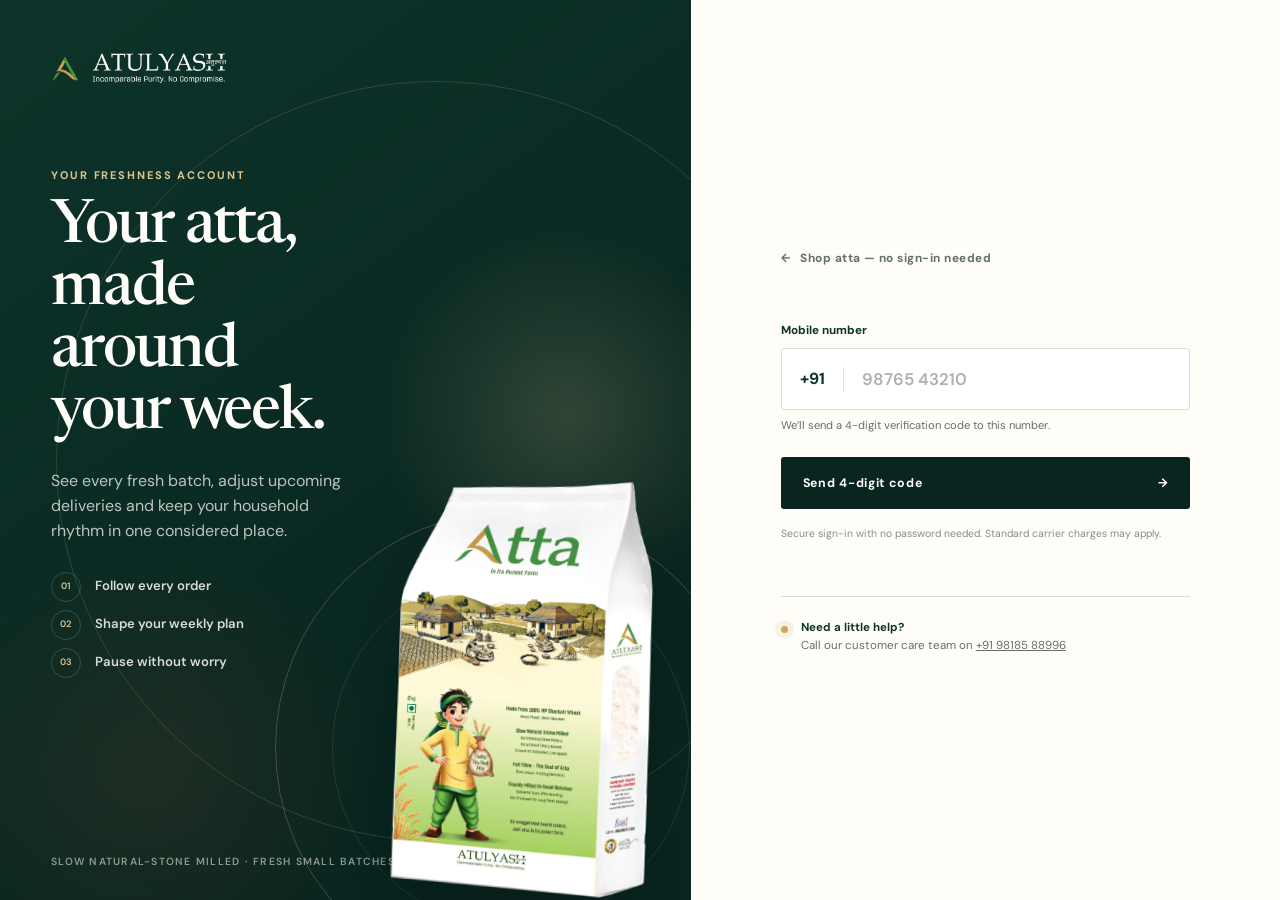
==== account.html @ 97f104cf "Simplify account sign-in copy" ====
<!doctype html>
<html lang="en">
<head>
  <meta charset="utf-8">
  <meta name="viewport" content="width=device-width, initial-scale=1">
  <meta name="description" content="Your personal Atulyash home for fresh-batch deliveries, weekly atta plans and thoughtful customer care.">
  <meta name="theme-color" content="#3B7B3B">
  <title>My Atulyash | Your Freshness Home</title>
  <link rel="icon" href="images/brand-mark.webp" type="image/webp">
  <link rel="preconnect" href="https://fonts.googleapis.com">
  <link rel="preconnect" href="https://fonts.gstatic.com" crossorigin>
  <link href="https://fonts.googleapis.com/css2?family=DM+Sans:wght@400;500;600;700&amp;family=Newsreader:opsz,wght@6..72,400;6..72,500;6..72,600&amp;display=swap" rel="stylesheet">
  <link rel="stylesheet" href="account.css?v=20260924-2">
  <link rel="stylesheet" href="commerce-shared.css?v=20260902-5">
</head>
<body>
  <a class="skip-link" id="skipLink" href="#mobileNumber" hidden>Skip to sign in</a>

  <main class="account-entry-loader" id="accountEntryLoader" role="status" aria-live="polite" aria-label="Opening My Atulyash">
    <div class="account-entry-loader-inner">
      <img class="account-entry-loader-mark" src="images/brand-mark.webp" width="630" height="550" alt="">
      <div class="account-entry-loader-scene" aria-hidden="true">
        <span class="account-entry-loader-roti"></span>
        <span class="account-entry-loader-pin"><i></i></span>
      </div>
      <p class="account-entry-loader-eyebrow">MY ATULYASH</p>
      <h1>Preparing your home.</h1>
      <p>Checking your saved sign-in…</p>
    </div>
  </main>

  <main class="auth-shell" id="authShell" hidden>
    <section class="auth-story" aria-labelledby="authStoryTitle">
      <a class="auth-brand" href="index.html" aria-label="Atulyash home">
        <img src="images/brand-mark.webp" width="630" height="550" alt="">
        <img src="images/brand-wordmark.webp" width="900" height="220" alt="Atulyash — Incomparable Purity. No Compromise.">
      </a>
      <div class="auth-story-copy">
        <p class="section-label section-label-light">Your freshness account</p>
        <h1 id="authStoryTitle">Your atta, made around your week.</h1>
        <p>See every fresh batch, adjust upcoming deliveries and keep your household rhythm in one considered place.</p>
        <ul class="auth-promises" aria-label="Account benefits">
          <li><span>01</span>Follow every order</li>
          <li><span>02</span>Shape your weekly plan</li>
          <li><span>03</span>Pause without worry</li>
        </ul>
      </div>
      <div class="auth-product" aria-hidden="true">
        <span class="auth-product-orbit"></span>
        <img src="images/atta-packet-2026.webp" width="1553" height="2302" alt="">
      </div>
      <p class="auth-story-note">Slow natural-stone milled · Fresh small batches</p>
    </section>

    <section class="auth-entry" aria-label="Sign in to My Atulyash">
      <div class="auth-entry-inner">
        <a class="back-home" href="index.html#shop"><span aria-hidden="true">←</span> Shop atta — no sign-in needed</a>
        <div class="auth-mobile-brand" aria-hidden="true">
          <img class="auth-mobile-mark" src="images/brand-mark.webp" width="630" height="550" alt="">
          <img class="auth-mobile-wordmark" src="images/brand-wordmark.webp" width="900" height="220" alt="">
          <span>My Atulyash</span>
        </div>

        <div class="auth-step" id="mobileStep">
          <aside class="auth-return-notice" id="authReturnNotice" aria-live="polite" hidden>
            <strong>Your bag is ready to reopen.</strong>
            <span>Sign in with your mobile number and we’ll take you straight back to it.</span>
          </aside>
          <form class="auth-form" id="mobileForm" novalidate>
            <label for="mobileNumber">Mobile number</label>
            <div class="phone-field">
              <span aria-hidden="true">+91</span>
              <input id="mobileNumber" name="mobile" type="tel" inputmode="numeric" autocomplete="tel-national" maxlength="10" pattern="[6-9][0-9]{9}" placeholder="98765 43210" required aria-describedby="mobileHint mobileError">
            </div>
            <p class="field-hint" id="mobileHint">We’ll send a 4-digit verification code to this number.</p>
            <p class="field-error" id="mobileError" role="alert"></p>
            <button class="primary-button auth-submit" type="submit">
              <span>Send 4-digit code</span>
              <span aria-hidden="true">→</span>
            </button>
          </form>
          <p class="auth-legal">Secure sign-in with no password needed. Standard carrier charges may apply.</p>
        </div>

        <div class="auth-step" id="otpStep" hidden>
          <button class="quiet-back" id="changeMobileButton" type="button"><span aria-hidden="true">←</span> Change number</button>
          <p class="section-label">Check your phone</p>
          <h2>Enter your <br>4-digit code.</h2>
          <p class="auth-intro">We sent a secure code to <strong id="otpMobileDisplay"></strong>.</p>
          <form class="auth-form" id="otpForm" novalidate>
            <label for="otpCode">One-time code</label>
            <input class="otp-field" id="otpCode" name="otp" type="text" inputmode="numeric" autocomplete="one-time-code" maxlength="4" pattern="[0-9]{4}" placeholder="••••" required aria-describedby="otpHint otpError">
            <p class="field-hint" id="otpHint">The code is valid for a limited time.</p>
            <p class="field-error" id="otpError" role="alert"></p>
            <button class="primary-button auth-submit" type="submit">
              <span>Open My Atulyash</span>
              <span aria-hidden="true">→</span>
            </button>
          </form>
          <button class="resend-button" id="resendOtpButton" type="button" disabled>Resend code in <span id="resendCountdown">30</span>s</button>
        </div>

        <div class="auth-service-note">
          <span aria-hidden="true"></span>
          <p><strong>Need a little help?</strong><br>Call our customer care team on <a href="tel:+919818588996">+91 98185 88996</a></p>
        </div>
      </div>
    </section>
  </main>

  <div class="account-shell" id="accountShell" hidden>
    <header class="portal-header">
      <div class="portal-header-inner">
        <a class="portal-brand" href="index.html" aria-label="Atulyash home">
          <img class="portal-brand-mark" src="images/brand-mark.webp" width="630" height="550" alt="">
          <img class="portal-brand-wordmark" src="images/brand-wordmark.webp" width="900" height="220" alt="Atulyash">
          <span class="portal-brand-context">My Atulyash</span>
        </a>
        <div class="portal-header-actions">
          <button class="shop-link" type="button" data-go-view="shop">Order fresh atta <span aria-hidden="true">→</span></button>
          <button class="portal-bag-shortcut" id="portalBagShortcut" type="button" aria-label="Open My Bag" aria-controls="accountBagDrawer" aria-expanded="false">
            <span class="portal-bag-icon" aria-hidden="true"></span>
            <span class="portal-bag-label">My bag</span>
            <b id="portalBagCount" hidden>0</b>
          </button>
          <button class="notification-shortcut" id="notificationShortcut" type="button" aria-label="Open notifications">
            <span class="notification-bell" aria-hidden="true">
              <svg viewBox="0 0 24 24"><path d="M18 9a6 6 0 0 0-12 0c0 7-3 7-3 8.5h18C21 16 18 16 18 9Z"></path><path d="M9.8 20a2.5 2.5 0 0 0 4.4 0"></path></svg>
            </span>
            <b id="notificationBadge" hidden>0</b>
          </button>
          <details class="profile-menu" id="profileMenu">
            <summary class="profile-shortcut" id="profileShortcut" aria-label="Open profile menu">
              <span class="avatar" id="headerAvatar" aria-hidden="true">A</span>
              <span><small>Namaste</small><strong id="headerName">Atulyash family</strong></span>
              <i aria-hidden="true">⌄</i>
            </summary>
            <div class="profile-menu-popover" aria-label="Profile options">
              <button type="button" data-view="profile"><span aria-hidden="true">◇</span><span><strong>My details</strong><small>Profile and contact information</small></span></button>
              <button type="button" data-view="wallet"><span aria-hidden="true">◈</span><span><strong>My wallet</strong><small>Balance and recharge history</small></span></button>
            </div>
          </details>
        </div>
      </div>
    </header>

    <div class="account-bag-backdrop unified-bag-backdrop" id="accountBagBackdrop" hidden></div>
    <aside class="account-bag-drawer unified-bag" id="accountBagDrawer" role="dialog" aria-modal="true" aria-labelledby="accountBagTitle" aria-hidden="true" inert>
      <header class="account-bag-header unified-bag-header">
        <div>
          <p>Your Atulyash order</p>
          <h2 id="accountBagTitle">My bag <span id="accountBagTitleCount">(0)</span></h2>
        </div>
        <button id="accountBagCloseButton" type="button" aria-label="Close shopping bag"><span aria-hidden="true">×</span></button>
      </header>
      <div class="account-bag-body unified-bag-content">
        <div class="account-bag-status unified-bag-status" id="accountBagStatus" role="status" aria-live="polite" aria-atomic="true" hidden>
          <span aria-hidden="true"></span>
          <p id="accountBagStatusText">Refreshing your secure bag…</p>
          <button id="accountBagRetryButton" type="button" hidden>Try again</button>
        </div>
        <div class="account-bag-empty unified-bag-empty" id="accountBagEmpty" hidden>
          <div class="account-bag-empty-visual unified-bag-empty-visual" aria-hidden="true">
            <img src="images/sack5g.webp" width="490" height="512" alt="">
          </div>
          <p class="account-bag-eyebrow">Your bag is waiting</p>
          <h3>Begin with one fresh batch.</h3>
          <p>Choose the pack size that suits the rhythm of your home.</p>
          <button type="button" data-account-bag-shop>Choose a pack</button>
        </div>
        <div class="account-bag-items unified-bag-items" id="accountBagItems" aria-live="polite"></div>
        <aside class="account-bag-promise unified-bag-promise" id="accountBagPromise" hidden aria-label="Fresh-batch promise">
          <p>Included with every pack</p>
          <ul>
            <li><span>01</span>Natural-stone milled</li>
            <li><span>02</span>Natural chokar retained</li>
            <li><span>03</span>Schedule confirmed first</li>
          </ul>
        </aside>
      </div>
      <footer class="account-bag-footer unified-bag-footer" id="accountBagFooter" hidden>
        <div class="account-bag-subtotal unified-bag-subtotal">
          <span id="accountBagSubtotalLabel">Subtotal</span>
          <strong id="accountBagSubtotal">₹0</strong>
        </div>
        <div class="account-bag-credit unified-bag-credit" id="accountBagCreditRow" hidden>
          <span id="accountBagCreditLabel">Your first Atulyash experience</span>
          <strong id="accountBagCredit">−₹0</strong>
        </div>
        <div class="account-bag-delivery unified-bag-delivery" id="accountBagDeliveryRow">
          <span>
            <b id="accountBagDeliveryLabel">Delivery charge</b>
            <small id="accountBagDeliveryNote">Waiting for the live bag total.</small>
          </span>
          <strong id="accountBagDeliveryCharge">—</strong>
        </div>
        <div class="account-bag-total unified-bag-total">
          <span id="accountBagTotalLabel">Order total</span>
          <strong id="accountBagTotal">₹0</strong>
        </div>
        <p id="accountBagDeliveryPolicy">Delivery charges are confirmed by the live Atulyash bag.</p>
        <button id="accountBagCheckoutButton" type="button">Proceed to delivery <span aria-hidden="true">→</span></button>
        <button class="account-bag-continue unified-bag-continue" id="accountBagContinueButton" type="button">Continue shopping</button>
      </footer>
    </aside>

    <div class="portal-layout">
      <aside class="portal-sidebar customer-menu">
        <div class="sidebar-greeting">
          <p>Your Atulyash home</p>
          <strong id="sidebarName">Atulyash family</strong>
          <span id="sidebarMobile"></span>
        </div>
        <button class="mobile-account-nav-toggle" id="mobileAccountNavToggle" type="button" aria-label="Open account menu" aria-controls="portalAccountNav" aria-expanded="false">
          <span class="mobile-account-nav-current">
            <small>My Atulyash</small>
            <strong id="mobileAccountNavLabel">Order atta</strong>
          </span>
          <span class="mobile-account-nav-action" aria-hidden="true">
            <span>Menu</span>
            <i class="mobile-account-nav-hamburger"><b></b><b></b></i>
          </span>
        </button>
        <nav class="portal-nav" id="portalAccountNav" aria-label="Customer account">
          <button class="nav-item is-active" type="button" data-view="shop" aria-label="Order atta" aria-current="page">
            <span class="nav-icon" aria-hidden="true"><svg viewBox="0 0 24 24"><path d="M7 9.5h10l1 10H6l1-10Z"></path><path d="M9 9.5V7a3 3 0 0 1 6 0v2.5"></path></svg></span>
            <span class="nav-copy"><strong>Order atta</strong><small>Fresh batch</small></span>
          </button>
          <button class="nav-item" type="button" data-view="orders" aria-label="Orders">
            <span class="nav-icon" aria-hidden="true"><svg viewBox="0 0 24 24"><path d="M7 3.5h10v17l-2-1.5-3 1.5L9 19l-2 1.5v-17Z"></path><path d="M9.5 8h5M9.5 12h5M9.5 16h3"></path></svg></span>
            <span class="nav-copy"><strong>Orders</strong><small>Track batches</small></span>
          </button>
          <button class="nav-item" type="button" data-view="subscriptions" aria-label="Weekly plan">
            <span class="nav-icon" aria-hidden="true"><svg viewBox="0 0 24 24"><path d="M19 8a8 8 0 0 0-13.5-2L4 8"></path><path d="M4 4v4h4M5 16a8 8 0 0 0 13.5 2L20 16"></path><path d="M20 20v-4h-4"></path></svg></span>
            <span class="nav-copy"><strong>Weekly plan</strong><small>Your rhythm</small></span>
          </button>
          <button class="nav-item" type="button" data-view="addresses" aria-label="Delivery">
            <span class="nav-icon" aria-hidden="true"><svg viewBox="0 0 24 24"><path d="M19 10c0 5-7 11-7 11S5 15 5 10a7 7 0 1 1 14 0Z"></path><circle cx="12" cy="10" r="2.25"></circle></svg></span>
            <span class="nav-copy"><strong>Delivery</strong><small>Saved homes</small></span>
          </button>
          <button class="nav-item" type="button" data-view="support" aria-label="Help">
            <span class="nav-icon" aria-hidden="true"><svg viewBox="0 0 24 24"><path d="M20 15a3 3 0 0 1-3 3H9l-5 3v-6a3 3 0 0 1-1-2V7a3 3 0 0 1 3-3h11a3 3 0 0 1 3 3v8Z"></path><path d="M9.8 9a2.3 2.3 0 1 1 3.4 2c-.8.4-1.2.9-1.2 1.7M12 15.5h.01"></path></svg></span>
            <span class="nav-copy"><strong>Help</strong><small>Customer care</small></span>
          </button>
        </nav>
        <div class="sidebar-bottom">
          <p>Fresh flour, without the fuss.</p>
          <button id="logoutButton" type="button">Sign out <span aria-hidden="true">→</span></button>
        </div>
      </aside>

      <main class="portal-main" id="portalMain" tabindex="-1">
        <section class="portal-view is-active account-shop-view" id="view-shop" data-view-panel="shop" aria-labelledby="accountShopTitle">
          <div class="account-shop-intro">
            <div>
              <p class="section-label">Fresh from the stone, for your home</p>
              <h1 id="accountShopTitle">What does your kitchen need this week?</h1>
            </div>
            <p>One honest atta. Choose the quantity your home needs and continue straight to delivery—your mobile is already verified.</p>
          </div>

          <form class="quick-order" id="accountQuickOrderForm" data-order-mode="once">
            <div class="quick-order-visual" id="quickOrderVisual">
              <div class="quick-order-halo" aria-hidden="true"></div>
              <p class="quick-order-kicker">100% MP Sharbati wheat</p>
              <div class="quick-order-chapati-fill" id="quickOrderChapatiFill" aria-hidden="true"></div>
              <img class="quick-order-pack" id="quickOrderPackArt" src="images/atta-packet-2026.webp" width="1553" height="2302" alt="Atulyash whole wheat atta pack">
              <img class="quick-order-veer" src="images/veer-mascot-2026.webp" width="1536" height="2048" alt="" aria-hidden="true">
              <span class="quick-order-weight" id="quickOrderWeightBadge">2 kg</span>
              <div class="quick-order-proof" aria-label="Atulyash product qualities">
                <span><b>01</b> Slow stone-milled</span>
                <span><b>02</b> Bran kept intact</span>
                <span><b>03</b> Fresh small batches</span>
              </div>
            </div>

            <div class="quick-order-config">
              <div class="quick-order-step">
                <span>01</span>
                <div><strong>How would you like to order?</strong><small>Choose a one-time pack or a regular weekly delivery.</small></div>
              </div>
              <fieldset class="quick-order-modes" id="quickOrderModes">
                <legend class="sr-only">Purchase type</legend>
                <label>
                  <input type="radio" name="quickOrderMode" value="once" checked>
                  <span><strong>Buy once</strong><small>For today’s household need</small></span>
                </label>
                <label>
                  <input type="radio" name="quickOrderMode" value="weekly" disabled>
                  <span><strong>Weekly delivery</strong><small>Fresh atta arrives every week</small></span>
                </label>
              </fieldset>

              <div id="quickOrderOnceFields">
                <div class="quick-order-step compact">
                  <span>02</span>
                  <div><strong>Choose your pack</strong><small>Made for real household rhythms.</small></div>
                </div>
                <div class="quick-catalog-status" id="quickOrderCatalogStatus" role="status" aria-live="polite" aria-atomic="true">
                  <span id="quickOrderCatalogMessage">Loading today’s live pack sizes…</span>
                  <button id="quickOrderCatalogRetry" type="button" hidden>Try again</button>
                </div>
                <label class="quick-pack-select-field" for="accountPackSelector">
                  <span>Pack size</span>
                  <select id="accountPackSelector" name="quickPackSize" disabled>
                    <option value="">Loading live pack sizes…</option>
                  </select>
                  <small>Available sizes and prices come directly from the live Atulyash catalogue.</small>
                </label>

                <div class="quick-quantity-row">
                  <div><strong>Number of packs</strong><small>Up to 10 packs in one order</small></div>
                  <div class="quick-quantity" role="group" aria-label="Pack quantity">
                    <button id="quickOrderMinus" type="button" aria-label="Decrease quantity">−</button>
                    <output id="quickOrderQuantity" aria-live="polite">1</output>
                    <button id="quickOrderPlus" type="button" aria-label="Increase quantity">＋</button>
                  </div>
                </div>
              </div>

              <div class="quick-weekly-fields" id="quickOrderWeeklyFields" hidden>
                  <div class="quick-order-step compact">
                  <span>02</span>
                  <div><strong>How much atta does your home need each week?</strong><small>Every delivery is packed in whole kilograms. You will select the delivery day during checkout.</small></div>
                </div>
                <label class="quick-select-field" for="quickOrderPlan">Weekly household need
                  <select id="quickOrderPlan" name="quickOrderPlan" disabled>
                    <option value="" selected disabled>Loading live weekly plans…</option>
                  </select>
                </label>
                <section class="weekly-choice-summary" id="weeklyChoiceSummary" aria-label="Selected weekly plan" aria-live="polite" hidden>
                  <div class="weekly-choice-heading">
                    <div><span>Your weekly rhythm</span><strong><b id="weeklyChoiceQuantity">—</b></strong><small id="weeklyChoiceCoverage">— weekly delivery</small></div>
                    <span class="weekly-choice-live"><i></i> Live plan</span>
                  </div>
                  <div class="weekly-choice-prices">
                    <div><span>Each weekly delivery</span><strong id="weeklyChoicePerDelivery">—</strong><small>Price for one delivery</small></div>
                    <div><span>Wallet funding</span><strong id="weeklyChoiceFirstMonth">—</strong><small>Required for four deliveries</small></div>
                  </div>
                  <div class="weekly-choice-explanation">
                    <span aria-hidden="true">✓</span>
                    <p><strong>Four-delivery wallet cover</strong><small id="weeklyChoicePaymentCopy">Keep enough balance for four deliveries. Your wallet is charged only after the rider confirms each delivery.</small></p>
                  </div>
                </section>
                <details class="quick-calculator" id="accountCalculatorDetails">
                  <summary class="quick-calculator-head">
                    <span><strong>Not sure how much your home needs?</strong><small>Estimate it from the number of rotis cooked each day</small></span>
                    <b>Open calculator <span aria-hidden="true">＋</span></b>
                  </summary>
                  <article class="account-atta-calculator" aria-labelledby="accountCalculatorTitle">
                    <h3 class="sr-only" id="accountCalculatorTitle">Weekly atta calculator</h3>
                    <div class="account-calculator-controls">
                      <div class="account-roti-control">
                        <span>Rotis cooked per day</span>
                        <div class="account-stepper">
                          <button id="accountRotisMinus" type="button" aria-label="Decrease daily rotis">−</button>
                          <label><span class="sr-only">Daily rotis, minimum 8</span><input id="accountDailyRotis" type="number" inputmode="numeric" min="8" step="1" value="8"></label>
                          <small>rotis / day</small>
                          <button id="accountRotisPlus" type="button" aria-label="Increase daily rotis">+</button>
                        </div>
                        <small>Minimum 8 rotis for the household</small>
                      </div>
                      <fieldset class="account-buffer-options">
                        <legend>Extra atta for other favourites</legend>
                        <label><input type="radio" name="accountAttaBuffer" value="15" checked><span><strong>+15%</strong><small>A little extra</small></span></label>
                        <label><input type="radio" name="accountAttaBuffer" value="20"><span><strong>+20%</strong><small>Often</small></span></label>
                        <label><input type="radio" name="accountAttaBuffer" value="25"><span><strong>+25%</strong><small>Regular extras</small></span></label>
                        <label><input type="radio" name="accountAttaBuffer" value="30"><span><strong>+30%</strong><small>Frequent extras</small></span></label>
                      </fieldset>
                    </div>
                    <div class="account-calculator-result" aria-live="polite">
                      <span>Your estimated requirement</span>
                      <strong id="accountCalculatorKg">1.93 <small>kg/week</small></strong>
                      <p id="accountCalculatorPlan">Finding the closest live weekly plan…</p>
                      <div class="account-calculator-formula-card">
                        <span>How we calculate</span>
                        <strong id="accountCalculatorFormula">8 rotis/day × 30 g/roti × 7 days + 15% buffer</strong>
                        <small>One medium roti uses about 30 g atta. The buffer allows for other atta dishes.</small>
                      </div>
                      <small class="account-calculator-disclaimer">This is an estimate—your household use may vary.</small>
                      <small class="account-calculator-plan-note">The closest live plan may stay the same for nearby percentages because it must fully cover your estimate.</small>
                    </div>
                  </article>
                </details>
              </div>

              <div class="quick-order-total" id="quickOrderTotal" aria-live="polite">
                <div>
                  <span>Your selection</span>
                  <strong id="quickOrderSelection">2 kg · one-time order</strong>
                  <small>Live price and availability are confirmed before checkout.</small>
                </div>
                <strong id="quickOrderPrice">₹180</strong>
              </div>
              <button class="quick-order-submit" type="submit">
                <span id="quickOrderCtaLabel">Loading live availability…</span>
                <span aria-hidden="true">→</span>
              </button>
              <p class="quick-order-assurance" id="quickOrderAssurance"><span aria-hidden="true">✓</span><span id="quickOrderAssuranceText">Added here, reviewed here. Choose delivery and payment only when you are ready.</span></p>
            </div>
          </form>
        </section>

        <section class="portal-view" id="view-overview" data-view-panel="overview" aria-labelledby="overviewTitle" hidden>
          <div class="overview-hero">
            <div class="overview-hero-copy">
              <p class="section-label section-label-light">Welcome home</p>
              <h1 id="overviewTitle">Your next fresh batch, beautifully on time.</h1>
              <p>See what is arriving next, shape your weekly rhythm and bring home slow stone-milled atta whenever you need it.</p>
              <button class="light-button" type="button" data-go-view="shop">Order fresh atta <span aria-hidden="true">→</span></button>
              <div class="hero-assurances" aria-label="Atulyash product qualities">
                <span>100% MP Sharbati</span>
                <span>Natural stone milled</span>
                <span>Fresh small batches</span>
              </div>
            </div>
            <div class="overview-hero-art" aria-hidden="true">
              <span class="hero-ring"></span>
              <span class="hero-grain-line"></span>
              <img class="hero-pack" src="images/atta-packet-2026.webp" width="1553" height="2302" alt="">
              <img class="hero-veer" src="images/veer-mascot-2026.webp" width="1536" height="2048" alt="">
            </div>
          </div>

          <div class="overview-grid">
            <section class="content-card upcoming-card" aria-labelledby="upcomingTitle">
              <div class="card-heading">
                <div><p class="section-label">Your next fresh batch</p><h2 id="upcomingTitle">Coming home next</h2></div>
                <button class="text-button" type="button" data-go-view="subscriptions">View weekly plan →</button>
              </div>
              <div id="upcomingDelivery"><div class="skeleton-block skeleton-tall"></div></div>
            </section>
            <aside class="content-card promise-card">
              <p class="section-label section-label-light">Why families choose Atulyash</p>
              <blockquote>“Slow stone-milled in small batches, close to the day it reaches you.”</blockquote>
              <div><span aria-hidden="true">✓</span><p><strong>No delivery charges</strong><br>on scheduled weekly orders</p></div>
            </aside>
          </div>

          <section class="home-details" aria-labelledby="homeDetailsTitle">
            <div class="home-details-heading">
              <div><p class="section-label">Made around your home</p><h2 id="homeDetailsTitle">Your Atulyash, at a glance</h2></div>
              <p>Just the useful things—your weekly rhythm, wallet balance and anything new for you.</p>
            </div>
            <div class="metric-grid" id="overviewMetrics" aria-live="polite">
              <article class="metric-card"><span>Ready for your next batch</span><strong>—</strong><small>Loading your wallet</small></article>
              <article class="metric-card"><span>Your weekly rhythm</span><strong>—</strong><small>Loading your plans</small></article>
              <article class="metric-card"><span>New for you</span><strong>—</strong><small>Loading your updates</small></article>
            </div>
          </section>

          <section class="content-card overview-orders" aria-labelledby="recentOrdersTitle">
            <div class="card-heading">
              <div><p class="section-label">From your kitchen</p><h2 id="recentOrdersTitle">Your recent batches</h2></div>
              <button class="text-button" type="button" data-go-view="orders">See order history →</button>
            </div>
            <div id="overviewOrders"><div class="skeleton-row"></div><div class="skeleton-row"></div></div>
          </section>
        </section>

        <section class="portal-view" id="view-orders" data-view-panel="orders" aria-labelledby="ordersTitle" hidden>
          <div class="view-heading">
            <div><p class="section-label">Every batch, remembered</p><h1 id="ordersTitle">Your orders</h1><p>Track what is on its way, revisit earlier batches or bring a favourite order home again.</p></div>
            <div class="orders-heading-actions">
              <button class="secondary-button" id="ordersStatementButton" type="button">Invoices &amp; transactions</button>
              <label class="filter-control">Show
                <select id="orderFilter">
                  <option value="">All orders</option>
                  <option value="true">One-time orders</option>
                  <option value="false">Subscription orders</option>
                </select>
              </label>
            </div>
          </div>
          <section class="launch-account-panel" aria-labelledby="launchAccountTitle">
            <div class="launch-account-heading">
              <div>
                <p class="section-label">A first taste of atta, as it should be</p>
                <h2 id="launchAccountTitle">Your Launch Experience</h2>
                <p>Follow your complimentary 1 kg pack separately from paid orders. We only show tracking updates confirmed by Atulyash operations.</p>
              </div>
              <button class="secondary-button" id="launchReservationsRefresh" type="button">Refresh status <span aria-hidden="true">↻</span></button>
            </div>
            <div class="launch-account-list" id="launchReservationsList" aria-live="polite"></div>
          </section>
          <div class="list-region" id="ordersList" aria-live="polite"></div>
          <button class="secondary-button load-more" id="ordersLoadMore" type="button" hidden>Show more orders</button>
        </section>

        <section class="portal-view weekly-plan-view" id="view-subscriptions" data-view-panel="subscriptions" aria-labelledby="subscriptionsTitle" hidden>
          <div class="view-heading weekly-plan-heading">
            <div><p class="section-label">Atta made around your week</p><h1 id="subscriptionsTitle">Your weekly plan</h1><p>See what comes next, skip a week or pause deliveries while you are away.</p></div>
            <button class="primary-button compact-button" id="chooseWeeklyPlanButton" type="button" data-go-view="shop" data-shop-mode="weekly">Choose a weekly plan <span aria-hidden="true">→</span></button>
          </div>
          <div class="weekly-plan-stage">
            <aside class="weekly-plan-guide" aria-labelledby="weeklyPlanGuideTitle">
              <div class="weekly-plan-guide-copy">
                <span class="weekly-plan-guide-kicker">A fresh rhythm for home</span>
                <h2 id="weeklyPlanGuideTitle">Fresh atta arrives. You stay in control.</h2>
                <p>Your plan prepares a new natural stone-milled batch around your chosen delivery day—without making your week rigid.</p>
                <ul class="weekly-plan-benefits" aria-label="Weekly plan benefits">
                  <li><span>01</span><strong>Prepared every week</strong><small>A fresh batch, close to delivery</small></li>
                  <li><span>02</span><strong>Easy to adjust</strong><small>Skip or manage upcoming dates</small></li>
                  <li><span>03</span><strong>Pause for travel</strong><small>Your plan waits when you are away</small></li>
                </ul>
              </div>
              <div class="weekly-plan-veer" aria-hidden="true">
                <span>“I’ll help keep your atta aligned with your week.”</span>
                <img src="images/veer-mascot-2026.webp" width="1536" height="2048" alt="">
              </div>
            </aside>

            <section class="weekly-plan-workspace" aria-labelledby="weeklyPlanWorkspaceTitle">
              <div class="weekly-plan-workspace-head">
                <div><span>Your live plan</span><h2 id="weeklyPlanWorkspaceTitle">Freshness schedule</h2></div>
                <p><strong id="weeklyPlanCount">—</strong><span id="weeklyPlanCountLabel">Checking plans</span></p>
              </div>
              <div class="list-region subscription-list" id="subscriptionsList" aria-live="polite"></div>
              <div class="weekly-plan-tools">
                <aside class="weekly-fit-prompt">
                  <div><span aria-hidden="true">≈</span><p><strong>Has your household rhythm changed?</strong><br>Use the atta calculator only when you need a new estimate.</p></div>
                  <button class="secondary-button" type="button" data-go-view="shop" data-shop-mode="weekly" data-open-calculator="true">Open calculator <span aria-hidden="true">→</span></button>
                </aside>
                <div class="vacation-banner" id="vacationBanner">
                  <div><span class="vacation-mark" aria-hidden="true">☼</span><p><strong>Travelling?</strong><br>Pause scheduled deliveries for the dates you are away.</p></div>
                  <button class="secondary-button" id="setVacationButton" type="button">Pause for travel</button>
                </div>
              </div>
            </section>
          </div>
        </section>

        <section class="portal-view" id="view-addresses" data-view-panel="addresses" aria-labelledby="addressesTitle" hidden>
          <div class="view-heading delivery-home-heading">
            <div><p class="section-label">Where freshness arrives</p><h1 id="addressesTitle">Your delivery homes</h1><p>Save the doorsteps your family uses. You will choose the right one when reviewing each fresh-batch delivery.</p></div>
            <button class="primary-button compact-button" id="addAddressButton" type="button">Add a delivery home <span aria-hidden="true">+</span></button>
          </div>
          <div class="delivery-home-stage">
            <aside class="delivery-home-guide" aria-labelledby="deliveryHomeGuideTitle">
              <span class="delivery-home-guide-kicker">Freshness, to the right door</span>
              <h2 id="deliveryHomeGuideTitle">Every delivery begins with a clear address.</h2>
              <p>Keep recipient, mobile number and doorstep details accurate so the delivery team can arrive without unnecessary calls.</p>
              <div class="delivery-home-count">
                <strong id="deliveryHomeCount">—</strong>
                <span id="deliveryHomeCountLabel">Saved delivery homes</span>
              </div>
              <ul class="delivery-home-promises" aria-label="Delivery address benefits">
                <li><span aria-hidden="true">✓</span>Choose the address during checkout</li>
                <li><span aria-hidden="true">✓</span>Edit instructions whenever needed</li>
                <li><span aria-hidden="true">✓</span>PIN availability checked before delivery</li>
              </ul>
            </aside>
            <section class="delivery-home-collection" aria-labelledby="savedDeliveryHomesTitle">
              <div class="delivery-home-list-heading">
                <div><span>Saved places</span><h2 id="savedDeliveryHomesTitle">Ready for your next batch</h2></div>
                <p>Select the address later when you order.</p>
              </div>
              <div class="address-grid" id="addressesList" aria-live="polite"></div>
            </section>
          </div>
        </section>

        <section class="portal-view" id="view-wallet" data-view-panel="wallet" aria-labelledby="walletTitle" hidden>
          <div class="view-heading">
            <div><p class="section-label">Prepared for the next batch</p><h1 id="walletTitle">Your Atulyash wallet</h1><p>Keep upcoming deliveries effortless and see every recharge, payment and refund clearly.</p></div>
          </div>
          <div class="wallet-layout">
            <article class="wallet-card">
              <p>Wallet balance</p>
              <strong id="walletBalance">₹—</strong>
              <div class="wallet-balance-breakdown" id="walletBalanceBreakdown" hidden>
                <div><span>Original balance</span><strong id="walletOriginalBalance">₹—</strong></div>
                <div><span>Atulyash cashback</span><strong id="walletCashbackBalance">+₹—</strong></div>
                <div><span>Reserved for deliveries</span><strong id="walletReservedBalance">₹—</strong></div>
                <div><span>Available to spend</span><strong id="walletAvailableBalance">₹—</strong></div>
              </div>
              <span>Securely linked to your Atulyash account</span>
              <div class="wallet-emblem" aria-hidden="true">A</div>
            </article>
            <form class="recharge-card" id="rechargeForm">
              <p class="section-label">Add money</p>
              <h2>Keep the next batch ready.</h2>
              <label for="rechargeAmount">Recharge amount</label>
              <div class="money-field"><span>₹</span><input id="rechargeAmount" name="amount" type="number" inputmode="decimal" min="1" step="1" placeholder="1000" required></div>
              <div class="amount-chips" id="rechargeOptions" aria-label="Suggested recharge amounts">
                <button type="button" data-amount="500">₹500</button>
                <button type="button" data-amount="1000">₹1,000</button>
                <button type="button" data-amount="2000">₹2,000</button>
              </div>
              <div class="recharge-preview" id="rechargePreview" hidden></div>
              <button class="primary-button" id="previewRechargeButton" type="submit">Review recharge <span aria-hidden="true">→</span></button>
              <button class="primary-button rust-button" id="initiateRechargeButton" type="button" hidden>Continue to secure payment <span aria-hidden="true">↗</span></button>
            </form>
          </div>
          <section class="content-card transaction-card" aria-labelledby="transactionsTitle">
            <div class="card-heading"><div><p class="section-label">Clear and complete</p><h2 id="transactionsTitle">Wallet activity</h2></div></div>
            <div id="walletTransactions" aria-live="polite"></div>
          </section>
        </section>

        <section class="portal-view" id="view-notifications" data-view-panel="notifications" aria-labelledby="notificationsTitle" hidden>
          <div class="view-heading">
            <div><p class="section-label">A little note from us</p><h1 id="notificationsTitle">Your updates</h1><p>Delivery reminders, order progress and occasional Atulyash news.</p></div>
            <button class="secondary-button" id="markAllReadButton" type="button">Mark everything read</button>
          </div>
          <div class="notification-filters">
            <label>Category
              <select id="notificationCategory">
                <option value="">All updates</option>
                <option value="orders">Orders</option>
                <option value="updates">Account updates</option>
                <option value="promotions">Offers</option>
              </select>
            </label>
            <label class="check-control"><input id="unreadOnly" type="checkbox"> Unread only</label>
          </div>
          <div class="list-region" id="notificationsList" aria-live="polite"></div>
        </section>

        <section class="portal-view" id="view-profile" data-view-panel="profile" aria-labelledby="profileTitle" hidden>
          <div class="view-heading">
            <div><p class="section-label">Known and cared for</p><h1 id="profileTitle">Your details</h1><p>Keep the details we use to care for your orders up to date.</p></div>
          </div>
          <form class="profile-card" id="profileForm">
            <div class="profile-avatar" id="profileAvatar" aria-hidden="true">A</div>
            <div class="profile-fields">
              <div class="field-group"><label for="profileName">Full name</label><input id="profileName" name="name" type="text" autocomplete="name" maxlength="80" required></div>
              <div class="field-group"><label for="profileEmail">Email address</label><input id="profileEmail" name="email" type="email" autocomplete="email"></div>
              <div class="field-group"><label for="profileMobile">Mobile number</label><input id="profileMobile" name="mobile" type="tel" readonly aria-describedby="profileMobileHint"><small id="profileMobileHint">Your verified sign-in number cannot be edited here.</small></div>
              <button class="primary-button compact-button" type="submit">Save changes <span aria-hidden="true">→</span></button>
            </div>
          </form>
          <section class="danger-zone" aria-labelledby="privacyTitle">
            <div><p class="section-label">Your privacy</p><h2 id="privacyTitle">You are always in control.</h2><p>You can request permanent account deletion. Our team will verify the request before your data is removed.</p></div>
            <button class="danger-button" id="requestDeletionButton" type="button">Request account deletion</button>
          </section>
        </section>

        <section class="portal-view" id="view-support" data-view-panel="support" aria-labelledby="supportTitle" hidden>
          <div class="support-hero">
            <div><p class="section-label section-label-light">Thoughtful help</p><h1 id="supportTitle">How can we help today?</h1><p>Questions about your atta, next delivery, weekly plan or account? Our team is close by.</p></div>
            <img src="images/veer-ask-what-matters.webp" width="825" height="998" alt="Veer, the Atulyash guide, holding wheat">
          </div>
          <div class="support-grid" id="contactCards">
            <article class="contact-card"><span>Call us</span><strong>+91 98185 88996</strong><a href="tel:+919818588996">Speak to our team →</a></article>
            <article class="contact-card"><span>Email us</span><strong>info@atulyash.com</strong><a href="mailto:info@atulyash.com">Write to customer care →</a></article>
          </div>
          <section class="truth-book-card" id="truthBookCard">
            <div><p class="section-label section-label-light">Know your everyday food</p><h2>The Atulyash Truth Book.</h2><p>Ingredients, process and quality information—shared clearly.</p></div>
            <span class="truth-seal" aria-hidden="true">100%<small>transparent</small></span>
          </section>
          <section class="faq-section" aria-labelledby="faqTitle">
            <div class="card-heading"><div><p class="section-label">Ask what matters</p><h2 id="faqTitle">Frequently asked questions</h2></div></div>
            <div class="faq-list" id="faqList" aria-live="polite"></div>
          </section>
        </section>
      </main>
    </div>
    <footer class="portal-footer">
      <div>
        <img src="images/brand-mark.webp" width="630" height="550" alt="">
        <p><strong>Made fresh for the way your home eats.</strong><br>Slow natural-stone milled in thoughtful small batches.</p>
      </div>
      <div class="portal-footer-links">
        <a href="index.html#way">The Atulyash way</a>
        <a href="index.html#questions">Ask what matters</a>
        <a href="tel:+919818588996">Customer care</a>
      </div>
    </footer>
  </div>

  <dialog class="portal-dialog" id="portalDialog" aria-labelledby="dialogTitle">
    <div class="dialog-frame">
      <div class="dialog-head">
        <div><p class="section-label" id="dialogEyebrow">My Atulyash</p><h2 id="dialogTitle">Details</h2></div>
        <button class="dialog-close" id="dialogCloseButton" type="button" aria-label="Close dialog">×</button>
      </div>
      <div class="dialog-body" id="dialogBody"></div>
    </div>
  </dialog>

  <div class="toast" id="portalToast" role="status" aria-live="polite" aria-atomic="true" hidden></div>
  <div class="sr-only" id="globalStatus" role="status" aria-live="polite" aria-atomic="true"></div>

  <script src="api-client.js?v=20260920-1"></script>
  <script src="google-area-lookup.js?v=20260823-1"></script>
  <script src="account.js?v=20260924-2"></script>
</body>
</html>
---- account.css ----
:root {
  --brand-green: #3B7B3B;
  --forest-950: #08251f;
  --forest-900: #0d342a;
  --forest-850: #123c31;
  --forest-800: #194b3e;
  --forest-700: #286454;
  --cream-50: #fffdf8;
  --cream-100: #f7f1e6;
  --cream-150: #f1eadc;
  --cream-200: #e8dcc7;
  --wheat-300: #dec58f;
  --wheat-400: #cba65d;
  --rust-500: #b84f31;
  --rust-600: #953b24;
  --ink: #18231f;
  --muted: #65706a;
  --line: rgba(17, 55, 46, .15);
  --white-line: rgba(255, 253, 248, .16);
  --shadow: 0 26px 70px rgba(8, 37, 31, .12);
  --shadow-soft: 0 12px 38px rgba(8, 37, 31, .08);
  --serif: "Newsreader", Georgia, serif;
  --sans: "DM Sans", system-ui, sans-serif;
}

*,
*::before,
*::after {
  box-sizing: border-box;
}

html {
  min-width: 320px;
  color-scheme: light;
  scroll-behavior: smooth;
}

body {
  min-height: 100vh;
  margin: 0;
  overflow-x: hidden;
  color: var(--ink);
  background: var(--cream-100);
  font-family: var(--sans);
  font-size: 16px;
  line-height: 1.55;
  -webkit-font-smoothing: antialiased;
}

body.dialog-open {
  overflow: hidden;
}

button,
input,
select,
textarea {
  color: inherit;
  font: inherit;
}

button,
select {
  cursor: pointer;
}

button:disabled {
  cursor: not-allowed;
  opacity: .55;
}

a {
  color: inherit;
}

img {
  display: block;
  height: auto;
  max-width: 100%;
}

h1,
h2,
h3,
p {
  margin-top: 0;
}

h1,
h2,
h3 {
  color: var(--forest-950);
  font-family: var(--serif);
  font-weight: 500;
  letter-spacing: -.035em;
  line-height: .98;
}

::selection {
  color: var(--cream-50);
  background: var(--rust-500);
}

:focus-visible {
  outline: 3px solid var(--wheat-400);
  outline-offset: 4px;
}

[hidden] {
  display: none !important;
}

.sr-only {
  position: absolute;
  width: 1px;
  height: 1px;
  padding: 0;
  margin: -1px;
  overflow: hidden;
  clip: rect(0, 0, 0, 0);
  white-space: nowrap;
  border: 0;
}

.skip-link {
  position: fixed;
  z-index: 10000;
  top: 12px;
  left: 12px;
  padding: 11px 16px;
  color: var(--cream-50);
  background: var(--forest-950);
  border-radius: 4px;
  transform: translateY(-160%);
  transition: transform 180ms ease;
}

.skip-link:focus {
  transform: translateY(0);
}

.section-label {
  margin-bottom: 13px;
  color: var(--rust-500);
  font-size: .69rem;
  font-weight: 700;
  letter-spacing: .17em;
  text-transform: uppercase;
}

.section-label-light {
  color: var(--wheat-300);
}

.primary-button,
.secondary-button,
.light-button,
.danger-button {
  display: inline-flex;
  min-height: 52px;
  align-items: center;
  justify-content: center;
  gap: 22px;
  padding: 13px 21px;
  border: 1px solid transparent;
  border-radius: 3px;
  font-size: .77rem;
  font-weight: 700;
  letter-spacing: .055em;
  line-height: 1.2;
  text-decoration: none;
  transition: color 180ms ease, background 180ms ease, border-color 180ms ease, transform 180ms ease;
}

.primary-button {
  color: var(--cream-50);
  background: var(--forest-950);
}

.primary-button:hover {
  background: var(--forest-800);
  transform: translateY(-2px);
}

.secondary-button {
  color: var(--forest-950);
  background: transparent;
  border-color: var(--line);
}

.secondary-button:hover {
  border-color: var(--forest-700);
  background: rgba(255, 253, 248, .6);
}

.light-button {
  color: var(--forest-950);
  background: var(--cream-50);
}

.light-button:hover {
  background: var(--wheat-300);
  transform: translateY(-2px);
}

.rust-button {
  background: var(--rust-500);
}

.rust-button:hover {
  background: var(--rust-600);
}

.danger-button {
  color: var(--rust-600);
  background: rgba(184, 79, 49, .07);
  border-color: rgba(184, 79, 49, .3);
}

.danger-button:hover {
  color: var(--cream-50);
  background: var(--rust-600);
}

.dialog-actions .is-order-locked-button:disabled,
.dialog-actions .is-order-locked-button:disabled:hover,
.card-actions .is-order-locked-button:disabled,
.card-actions .is-order-locked-button:disabled:hover {
  color: var(--rust-600);
  border-color: rgba(184, 79, 49, .24);
  background: rgba(255, 246, 239, .72);
  opacity: 1;
  cursor: not-allowed;
}

.compact-button {
  min-height: 48px;
}

.text-button {
  padding: 4px;
  border: 0;
  color: var(--forest-700);
  background: transparent;
  font-size: .78rem;
  font-weight: 700;
}

.text-button:hover {
  color: var(--rust-500);
}

/* Authentication */
.auth-shell {
  display: grid;
  min-height: 100svh;
  grid-template-columns: minmax(0, 1.08fr) minmax(440px, .92fr);
  background: var(--cream-50);
}

.auth-story {
  position: relative;
  min-height: 100svh;
  overflow: hidden;
  padding: clamp(28px, 4vw, 58px);
  color: var(--cream-50);
  background:
    radial-gradient(circle at 82% 46%, rgba(222, 197, 143, .18), transparent 25%),
    radial-gradient(circle at 22% 86%, rgba(184, 79, 49, .13), transparent 24%),
    linear-gradient(144deg, var(--forest-900), var(--forest-950) 76%);
  isolation: isolate;
}

.auth-story::before {
  position: absolute;
  z-index: -1;
  inset: 0;
  background-image: radial-gradient(rgba(255, 253, 248, .2) .65px, transparent .65px);
  background-size: 10px 10px;
  content: "";
  opacity: .15;
}

.auth-story::after {
  position: absolute;
  z-index: -1;
  top: 9%;
  right: -18%;
  width: min(60vw, 760px);
  aspect-ratio: 1;
  border: 1px solid rgba(222, 197, 143, .17);
  border-radius: 50%;
  content: "";
}

.auth-brand {
  position: relative;
  z-index: 2;
  display: flex;
  width: fit-content;
  align-items: center;
  gap: 10px;
}

.auth-brand img:first-child {
  width: 28px;
  height: 28px;
  object-fit: contain;
}

.auth-brand img:last-child {
  width: 143px;
  filter: brightness(0) invert(1);
}

.auth-story-copy {
  position: relative;
  z-index: 3;
  width: min(53%, 530px);
  margin-top: clamp(95px, 17vh, 190px);
}

.auth-story-copy h1 {
  max-width: 480px;
  margin-bottom: 24px;
  color: var(--cream-50);
  font-size: clamp(3.45rem, 5.5vw, 6rem);
}

.auth-story-copy > p:not(.section-label) {
  max-width: 455px;
  color: rgba(255, 253, 248, .73);
  font-size: 1rem;
}

.auth-promises {
  display: grid;
  gap: 8px;
  padding: 0;
  margin: 38px 0 0;
  list-style: none;
}

.auth-promises li {
  display: flex;
  align-items: center;
  gap: 14px;
  color: rgba(255, 253, 248, .84);
  font-size: .82rem;
  font-weight: 600;
}

.auth-promises span {
  display: inline-flex;
  width: 30px;
  height: 30px;
  align-items: center;
  justify-content: center;
  border: 1px solid var(--white-line);
  border-radius: 50%;
  color: var(--wheat-300);
  font-size: .58rem;
  letter-spacing: .05em;
}

.auth-product {
  position: absolute;
  z-index: 2;
  right: clamp(-30px, 1vw, 36px);
  bottom: 0;
  width: clamp(310px, 38vw, 590px);
  pointer-events: none;
}

.auth-product img {
  position: relative;
  z-index: 2;
  width: 69%;
  margin-left: auto;
  filter: drop-shadow(0 35px 28px rgba(0, 0, 0, .2));
  transform: rotate(2deg);
}

.auth-product-orbit {
  position: absolute;
  top: 10%;
  right: -18%;
  width: 112%;
  aspect-ratio: 1;
  border: 1px solid rgba(222, 197, 143, .25);
  border-radius: 50%;
}

.auth-product-orbit::before,
.auth-product-orbit::after {
  position: absolute;
  top: 50%;
  left: 50%;
  border: 1px solid rgba(222, 197, 143, .12);
  border-radius: 50%;
  content: "";
  transform: translate(-50%, -50%);
}

.auth-product-orbit::before {
  width: 76%;
  height: 76%;
}

.auth-product-orbit::after {
  width: 47%;
  height: 47%;
}

.auth-story-note {
  position: absolute;
  bottom: 30px;
  left: clamp(28px, 4vw, 58px);
  margin: 0;
  color: rgba(255, 253, 248, .52);
  font-size: .65rem;
  font-weight: 600;
  letter-spacing: .12em;
  text-transform: uppercase;
}

.auth-entry {
  display: grid;
  min-height: 100svh;
  place-items: center;
  padding: 40px clamp(34px, 7vw, 100px);
  background:
    linear-gradient(90deg, transparent 49.9%, rgba(17, 55, 46, .035) 50%, transparent 50.1%),
    var(--cream-50);
  background-size: 230px 100%;
}

.auth-entry-inner {
  width: min(100%, 500px);
}

.back-home,
.quiet-back {
  display: inline-flex;
  align-items: center;
  gap: 10px;
  margin-bottom: clamp(48px, 9vh, 105px);
  border: 0;
  color: var(--muted);
  background: transparent;
  font-size: .74rem;
  font-weight: 700;
  letter-spacing: .04em;
  text-decoration: none;
}

.back-home:hover,
.quiet-back:hover {
  color: var(--forest-700);
}

.auth-mobile-brand {
  display: none;
}

.auth-step h2 {
  margin-bottom: 21px;
  font-size: clamp(3.5rem, 5vw, 5.25rem);
}

.auth-intro {
  max-width: 440px;
  margin-bottom: 35px;
  color: var(--muted);
}

.auth-intro strong {
  color: var(--forest-800);
}

.auth-form {
  display: grid;
}

.auth-form > label,
.field-group label,
.recharge-card label {
  margin-bottom: 9px;
  color: var(--forest-900);
  font-size: .73rem;
  font-weight: 700;
}

.phone-field {
  display: grid;
  min-height: 62px;
  grid-template-columns: auto 1fr;
  align-items: center;
  border: 1px solid var(--line);
  border-radius: 4px;
  background: #fff;
  transition: border-color 180ms ease, box-shadow 180ms ease;
}

.phone-field:focus-within {
  border-color: var(--forest-700);
  box-shadow: 0 0 0 4px rgba(40, 100, 84, .09);
}

.phone-field span {
  padding: 0 18px;
  border-right: 1px solid var(--line);
  color: var(--forest-900);
  font-weight: 700;
}

.phone-field input,
.otp-field {
  width: 100%;
  min-height: 60px;
  padding: 0 18px;
  border: 0;
  outline: 0;
  color: var(--forest-950);
  background: transparent;
  font-size: 1.05rem;
  font-weight: 600;
}

.phone-field input::placeholder,
.otp-field::placeholder {
  color: #abb1ad;
}

.otp-field {
  border: 1px solid var(--line);
  border-radius: 4px;
  background: #fff;
  font-size: 1.7rem;
  letter-spacing: .48em;
  text-align: center;
}

.otp-field:focus {
  border-color: var(--forest-700);
  box-shadow: 0 0 0 4px rgba(40, 100, 84, .09);
}

.field-hint,
.field-error {
  min-height: 20px;
  margin: 7px 0 15px;
  color: var(--muted);
  font-size: .7rem;
}

.field-error {
  min-height: 0;
  margin: -8px 0 13px;
  color: var(--rust-600);
  font-weight: 600;
}

.auth-submit {
  width: 100%;
  justify-content: space-between;
}

.auth-legal {
  margin: 17px 0 0;
  color: #858d88;
  font-size: .65rem;
  line-height: 1.55;
}

.resend-button {
  display: block;
  padding: 6px 0;
  margin-top: 20px;
  border: 0;
  color: var(--forest-700);
  background: transparent;
  font-size: .74rem;
  font-weight: 700;
}

.auth-service-note {
  display: flex;
  align-items: flex-start;
  gap: 13px;
  padding-top: 22px;
  margin-top: clamp(55px, 9vh, 100px);
  border-top: 1px solid var(--line);
}

.auth-service-note > span {
  width: 7px;
  height: 7px;
  margin-top: 7px;
  border-radius: 50%;
  background: var(--wheat-400);
  box-shadow: 0 0 0 6px rgba(203, 166, 93, .13);
}

.auth-service-note p {
  margin: 0;
  color: var(--muted);
  font-size: .72rem;
}

.auth-service-note strong {
  color: var(--forest-900);
}

/* Account shell */
.account-shell {
  min-height: 100vh;
  background: var(--cream-100);
}

.portal-header {
  position: sticky;
  z-index: 50;
  top: 0;
  display: flex;
  height: 78px;
  align-items: center;
  justify-content: space-between;
  padding: 0 clamp(20px, 3vw, 48px);
  border-bottom: 1px solid var(--line);
  background: rgba(255, 253, 248, .95);
  backdrop-filter: blur(16px);
}

.portal-brand {
  display: flex;
  align-items: center;
  gap: 9px;
}

.portal-brand .portal-brand-mark {
  width: 25px;
  height: 25px;
  object-fit: contain;
}

.portal-brand .portal-brand-wordmark {
  width: 132px;
}

.portal-header-actions {
  display: flex;
  align-items: center;
  gap: 14px;
}

.shop-link {
  margin-right: 8px;
  color: var(--forest-800);
  font-size: .74rem;
  font-weight: 700;
  text-decoration: none;
}

.shop-link:hover {
  color: var(--rust-500);
}

.notification-shortcut,
.profile-shortcut {
  border: 1px solid var(--line);
  background: var(--cream-50);
}

.notification-shortcut {
  position: relative;
  display: grid;
  width: 44px;
  height: 44px;
  place-items: center;
  border-radius: 50%;
  color: var(--forest-800);
  font-size: 1.2rem;
}

.notification-shortcut b {
  position: absolute;
  top: -4px;
  right: -4px;
  min-width: 19px;
  padding: 2px 5px;
  border: 2px solid var(--cream-50);
  border-radius: 20px;
  color: #fff;
  background: var(--rust-500);
  font-size: .58rem;
}

.profile-shortcut {
  display: flex;
  min-width: 180px;
  align-items: center;
  gap: 10px;
  padding: 6px 14px 6px 7px;
  border-radius: 28px;
  text-align: left;
}

.avatar {
  display: grid;
  width: 32px;
  height: 32px;
  place-items: center;
  border-radius: 50%;
  color: var(--cream-50);
  background: var(--forest-800);
  font-family: var(--serif);
  font-size: 1.15rem;
}

.profile-shortcut small,
.profile-shortcut strong {
  display: block;
  max-width: 120px;
  overflow: hidden;
  text-overflow: ellipsis;
  white-space: nowrap;
}

.profile-shortcut small {
  color: var(--muted);
  font-size: .59rem;
}

.profile-shortcut strong {
  color: var(--forest-900);
  font-size: .7rem;
}

.profile-menu {
  position: relative;
}

.profile-menu > summary {
  list-style: none;
  cursor: pointer;
  user-select: none;
}

.profile-menu > summary::-webkit-details-marker {
  display: none;
}

.profile-shortcut > i {
  margin-left: auto;
  color: var(--wheat-400);
  font-size: .76rem;
  font-style: normal;
  transition: transform 180ms ease;
}

.profile-menu[open] .profile-shortcut > i {
  transform: rotate(180deg);
}

.profile-menu-popover {
  position: absolute;
  z-index: 120;
  top: calc(100% + 12px);
  right: 0;
  width: 255px;
  display: grid;
  gap: 4px;
  padding: 9px;
  border: 1px solid rgba(17, 55, 46, .12);
  border-radius: 18px;
  background: rgba(255, 253, 248, .98);
  box-shadow: 0 24px 65px rgba(8, 37, 31, .18);
  backdrop-filter: blur(24px);
}

.profile-menu-popover button {
  width: 100%;
  display: grid;
  grid-template-columns: 34px 1fr;
  align-items: center;
  gap: 10px;
  padding: 11px;
  color: var(--forest-900);
  background: transparent;
  border: 0;
  border-radius: 12px;
  text-align: left;
  cursor: pointer;
}

.profile-menu-popover button:hover,
.profile-menu-popover button:focus-visible {
  background: var(--cream-150);
}

.profile-menu-popover button > span:first-child {
  width: 32px;
  height: 32px;
  display: grid;
  place-items: center;
  color: var(--wheat-400);
  border: 1px solid rgba(17, 55, 46, .12);
  border-radius: 50%;
}

.profile-menu-popover strong,
.profile-menu-popover small {
  display: block;
}

.profile-menu-popover strong { font-size: .68rem; }
.profile-menu-popover small { margin-top: 2px; color: var(--muted); font-size: .53rem; }

.portal-layout {
  display: grid;
  min-height: calc(100vh - 78px);
  grid-template-columns: 248px minmax(0, 1fr);
}

.portal-sidebar {
  position: sticky;
  top: 78px;
  display: flex;
  height: calc(100vh - 78px);
  flex-direction: column;
  padding: 35px 22px 24px;
  border-right: 1px solid var(--line);
  background: var(--cream-50);
}

.sidebar-greeting {
  padding: 0 12px 25px;
  border-bottom: 1px solid var(--line);
}

.sidebar-greeting p {
  margin: 0;
  color: var(--muted);
  font-family: var(--serif);
  font-size: 1.05rem;
}

.sidebar-greeting strong,
.sidebar-greeting span {
  display: block;
}

.sidebar-greeting strong {
  overflow: hidden;
  color: var(--forest-950);
  font-family: var(--serif);
  font-size: 1.6rem;
  font-weight: 500;
  text-overflow: ellipsis;
  white-space: nowrap;
}

.sidebar-greeting span {
  margin-top: 4px;
  color: var(--muted);
  font-size: .65rem;
}

.portal-nav {
  display: grid;
  gap: 3px;
  padding-top: 22px;
}

.nav-item {
  position: relative;
  display: grid;
  min-height: 45px;
  grid-template-columns: 25px 1fr auto;
  align-items: center;
  padding: 8px 12px;
  border: 0;
  border-radius: 3px;
  color: #58645e;
  background: transparent;
  font-size: .72rem;
  font-weight: 600;
  text-align: left;
  transition: color 160ms ease, background 160ms ease;
}

.nav-item > span {
  color: var(--wheat-400);
  font-family: var(--serif);
  font-size: 1.1rem;
}

.nav-item::before {
  position: absolute;
  top: 8px;
  bottom: 8px;
  left: 0;
  width: 2px;
  background: var(--rust-500);
  content: "";
  opacity: 0;
}

.nav-item:hover {
  color: var(--forest-950);
  background: var(--cream-100);
}

.nav-item.is-active {
  color: var(--forest-950);
  background: var(--cream-150);
}

.nav-item.is-active::before {
  opacity: 1;
}

.nav-badge {
  min-width: 19px;
  padding: 2px 5px;
  border-radius: 20px;
  color: #fff;
  background: var(--rust-500);
  font-size: .56rem;
  text-align: center;
}

.sidebar-bottom {
  padding: 18px 12px 0;
  margin-top: auto;
  border-top: 1px solid var(--line);
}

.sidebar-bottom p {
  margin-bottom: 7px;
  color: var(--muted);
  font-family: var(--serif);
  font-size: 1rem;
}

.sidebar-bottom button {
  padding: 0;
  border: 0;
  color: var(--rust-500);
  background: transparent;
  font-size: .68rem;
  font-weight: 700;
}

.portal-main {
  min-width: 0;
  padding: clamp(24px, 4vw, 58px);
}

.portal-view {
  width: min(100%, 1260px);
  margin-inline: auto;
  animation: view-in 260ms ease both;
}

@keyframes view-in {
  from { opacity: 0; transform: translateY(7px); }
  to { opacity: 1; transform: translateY(0); }
}

.overview-hero {
  position: relative;
  display: grid;
  min-height: 400px;
  grid-template-columns: minmax(0, .94fr) minmax(360px, 1.06fr);
  overflow: hidden;
  padding: clamp(35px, 5vw, 68px);
  color: var(--cream-50);
  background:
    radial-gradient(circle at 75% 50%, rgba(222, 197, 143, .2), transparent 24%),
    linear-gradient(135deg, var(--forest-900), var(--forest-950));
  isolation: isolate;
}

.overview-hero::before {
  position: absolute;
  z-index: -1;
  inset: 0;
  background-image: radial-gradient(rgba(255, 253, 248, .22) .6px, transparent .6px);
  background-size: 9px 9px;
  content: "";
  opacity: .12;
}

.overview-hero-copy {
  position: relative;
  z-index: 3;
  align-self: center;
}

.overview-hero h1 {
  margin-bottom: 19px;
  color: var(--cream-50);
  font-size: clamp(3.5rem, 6vw, 6rem);
}

.overview-hero-copy > p:not(.section-label) {
  max-width: 480px;
  margin-bottom: 26px;
  color: rgba(255, 253, 248, .7);
}

.overview-hero-art {
  position: relative;
  min-height: 280px;
}

.hero-ring {
  position: absolute;
  top: 50%;
  left: 51%;
  width: min(30vw, 390px);
  aspect-ratio: 1;
  border: 1px solid rgba(222, 197, 143, .27);
  border-radius: 50%;
  transform: translate(-50%, -50%);
}

.hero-ring::before,
.hero-ring::after {
  position: absolute;
  top: 50%;
  left: 50%;
  border: 1px solid rgba(222, 197, 143, .12);
  border-radius: 50%;
  content: "";
  transform: translate(-50%, -50%);
}

.hero-ring::before { width: 72%; height: 72%; }
.hero-ring::after { width: 42%; height: 42%; }

.hero-pack {
  position: absolute;
  z-index: 2;
  top: -9%;
  right: 7%;
  width: min(19vw, 235px);
  filter: drop-shadow(0 25px 23px rgba(0, 0, 0, .22));
  transform: rotate(3deg);
}

.hero-veer {
  position: absolute;
  z-index: 3;
  bottom: -68px;
  left: -2%;
  width: min(16vw, 205px);
  filter: drop-shadow(0 16px 10px rgba(0, 0, 0, .16));
}

.metric-grid {
  display: grid;
  grid-template-columns: repeat(3, 1fr);
  gap: 1px;
  margin-top: 20px;
  border: 1px solid var(--line);
  background: var(--line);
}

.metric-card {
  min-height: 150px;
  padding: 25px 28px;
  background: var(--cream-50);
}

.metric-card span,
.metric-card small {
  display: block;
  color: var(--muted);
  font-size: .69rem;
}

.metric-card strong {
  display: block;
  margin: 6px 0 5px;
  color: var(--forest-950);
  font-family: var(--serif);
  font-size: 2.55rem;
  font-weight: 500;
  letter-spacing: -.03em;
}

.metric-card small {
  color: var(--forest-700);
}

.overview-grid {
  display: grid;
  grid-template-columns: minmax(0, 1.55fr) minmax(270px, .75fr);
  gap: 20px;
  margin-top: 20px;
}

.content-card {
  padding: clamp(24px, 3vw, 38px);
  border: 1px solid var(--line);
  background: var(--cream-50);
  box-shadow: var(--shadow-soft);
}

.card-heading {
  display: flex;
  align-items: flex-start;
  justify-content: space-between;
  gap: 24px;
  margin-bottom: 27px;
}

.card-heading .section-label {
  margin-bottom: 8px;
}

.card-heading h2,
.recharge-card h2,
.danger-zone h2,
.truth-book-card h2 {
  margin: 0;
  font-size: clamp(2rem, 3.2vw, 3rem);
}

.promise-card {
  color: var(--cream-50);
  background:
    linear-gradient(rgba(8, 37, 31, .88), rgba(8, 37, 31, .94)),
    url("images/natural-stone-hero.webp") center / cover;
  box-shadow: none;
}

.promise-card blockquote {
  margin: 38px 0 50px;
  color: var(--cream-50);
  font-family: var(--serif);
  font-size: clamp(2.05rem, 3vw, 3.2rem);
  line-height: 1.02;
}

.promise-card > div {
  display: flex;
  align-items: flex-start;
  gap: 13px;
  padding-top: 19px;
  border-top: 1px solid var(--white-line);
}

.promise-card > div span {
  color: var(--wheat-300);
}

.promise-card > div p {
  margin: 0;
  color: rgba(255, 253, 248, .65);
  font-size: .72rem;
}

.promise-card > div strong {
  color: var(--cream-50);
}

.overview-orders {
  margin-top: 20px;
}

.view-heading {
  display: flex;
  min-height: 166px;
  align-items: flex-end;
  justify-content: space-between;
  gap: 35px;
  padding-bottom: 34px;
  margin-bottom: 28px;
  border-bottom: 1px solid var(--line);
}

.view-heading h1 {
  margin: 0 0 11px;
  font-size: clamp(3.6rem, 6vw, 6.4rem);
}

.view-heading > div > p:last-child {
  max-width: 620px;
  margin: 0;
  color: var(--muted);
}

.filter-control,
.notification-filters label {
  display: flex;
  align-items: center;
  gap: 10px;
  color: var(--muted);
  font-size: .71rem;
  font-weight: 700;
}

.orders-heading-actions {
  display: flex;
  align-items: center;
  justify-content: flex-end;
  gap: 12px;
  flex-wrap: wrap;
}

select {
  min-height: 44px;
  padding: 0 35px 0 13px;
  border: 1px solid var(--line);
  border-radius: 3px;
  color: var(--forest-900);
  background: var(--cream-50);
}

.list-region {
  display: grid;
  gap: 12px;
}

.order-card,
.subscription-card {
  display: grid;
  align-items: center;
  border: 1px solid var(--line);
  background: var(--cream-50);
  box-shadow: var(--shadow-soft);
}

.order-card {
  grid-template-columns: 90px minmax(170px, 1.1fr) minmax(150px, .7fr) auto auto auto;
  gap: 20px;
  padding: 17px 21px;
}

.order-product-image {
  display: grid;
  width: 78px;
  height: 78px;
  place-items: center;
  background: var(--cream-100);
}

.order-product-image img {
  width: 48px;
  max-height: 70px;
  object-fit: contain;
}

.order-card h3,
.subscription-card h3 {
  margin: 0 0 4px;
  font-family: var(--sans);
  font-size: .87rem;
  font-weight: 700;
  letter-spacing: 0;
  line-height: 1.3;
}

.order-card p,
.subscription-card p {
  margin: 0;
  color: var(--muted);
  font-size: .68rem;
}

.order-meta strong,
.order-total strong {
  display: block;
  color: var(--forest-900);
  font-size: .78rem;
}

.order-meta span,
.order-total span {
  color: var(--muted);
  font-size: .65rem;
}

.order-total.is-unavailable strong {
  color: var(--forest-700);
  font-family: var(--sans);
  font-size: .68rem;
  font-weight: 800;
  letter-spacing: .02em;
}

.order-total.is-unavailable span {
  display: block;
  max-width: 112px;
  margin-top: 3px;
  line-height: 1.35;
}

.status-pill {
  display: inline-flex;
  width: fit-content;
  align-items: center;
  gap: 6px;
  padding: 5px 9px;
  border-radius: 20px;
  color: var(--forest-700);
  background: rgba(40, 100, 84, .09);
  font-size: .59rem;
  font-weight: 700;
  text-transform: capitalize;
}

.status-pill::before {
  width: 5px;
  height: 5px;
  border-radius: 50%;
  background: currentColor;
  content: "";
}

.status-pill.is-complete {
  color: #426e43;
  background: rgba(66, 110, 67, .1);
}

.status-pill.is-cancelled {
  color: var(--rust-600);
  background: rgba(184, 79, 49, .09);
}

.status-pill.is-attention {
  color: var(--rust-500);
  background: rgba(184, 79, 49, .1);
}

.card-actions {
  display: flex;
  flex-wrap: wrap;
  justify-content: flex-end;
  gap: 7px;
}

.card-action {
  min-height: 36px;
  padding: 7px 11px;
  border: 1px solid var(--line);
  border-radius: 3px;
  color: var(--forest-800);
  background: transparent;
  font-size: .63rem;
  font-weight: 700;
}

.card-action:hover {
  color: var(--cream-50);
  background: var(--forest-800);
  border-color: var(--forest-800);
}

.card-action.is-rust {
  color: var(--rust-600);
}

.load-more {
  margin-top: 20px;
}

.vacation-banner {
  display: flex;
  min-height: 98px;
  align-items: center;
  justify-content: space-between;
  gap: 25px;
  padding: 19px 25px;
  margin-bottom: 20px;
  border: 1px solid rgba(203, 166, 93, .33);
  background: #f2e6ca;
}

.vacation-banner > div {
  display: flex;
  align-items: center;
  gap: 16px;
}

.vacation-mark {
  display: grid;
  width: 48px;
  height: 48px;
  place-items: center;
  border-radius: 50%;
  color: var(--forest-800);
  background: rgba(255, 253, 248, .66);
  font-size: 1.4rem;
}

.vacation-banner p {
  margin: 0;
  color: var(--muted);
  font-size: .75rem;
}

.vacation-next-note {
  color: var(--forest-800);
  font-size: .68rem;
  font-weight: 700;
}

.vacation-preview {
  margin: 14px 0 0;
  padding: 12px 14px;
  color: var(--forest-800);
  background: rgba(203, 166, 93, .13);
  border-left: 3px solid var(--wheat-500);
  font-size: .7rem;
  line-height: 1.45;
}

.vacation-banner strong {
  color: var(--forest-950);
  font-family: var(--serif);
  font-size: 1.22rem;
  font-weight: 500;
}

.subscription-list {
  display: grid;
  grid-template-columns: repeat(2, minmax(0, 1fr));
  gap: 18px;
}

.subscription-card {
  align-items: stretch;
}

.subscription-card-head {
  display: flex;
  align-items: flex-start;
  justify-content: space-between;
  gap: 15px;
  padding: 25px 25px 21px;
  border-bottom: 1px solid var(--line);
}

.subscription-card-head h3 {
  color: var(--forest-950);
  font-family: var(--serif);
  font-size: 1.65rem;
  font-weight: 500;
}

.subscription-body {
  display: grid;
  grid-template-columns: repeat(2, minmax(0, 1fr));
  gap: 18px;
  padding: 22px 25px;
}

.subscription-stat span {
  display: block;
  margin-bottom: 3px;
  color: var(--muted);
  font-size: .61rem;
}

.subscription-stat strong {
  color: var(--forest-900);
  font-size: .77rem;
}

.subscription-next {
  display: flex;
  align-items: center;
  gap: 14px;
  padding: 17px 25px;
  color: var(--cream-50);
  background: var(--forest-900);
}

.date-tile {
  display: grid;
  width: 50px;
  height: 52px;
  place-items: center;
  border: 1px solid var(--white-line);
}

.date-tile span,
.date-tile strong {
  display: block;
  line-height: 1;
  text-align: center;
}

.date-tile span {
  color: var(--wheat-300);
  font-size: .54rem;
  font-weight: 700;
  letter-spacing: .1em;
  text-transform: uppercase;
}

.date-tile strong {
  margin-top: -8px;
  color: var(--cream-50);
  font-family: var(--serif);
  font-size: 1.3rem;
  font-weight: 500;
}

.subscription-next p {
  color: rgba(255, 253, 248, .62);
}

.subscription-next p strong {
  color: var(--cream-50);
}

.subscription-next-note {
  color: rgba(255, 253, 248, .56);
  font-size: .62rem;
}

.subscription-next.is-cancelled {
  min-height: 86px;
  color: var(--forest-900);
  background: rgba(184, 79, 49, .08);
}

.subscription-next.is-cancelled p {
  max-width: 620px;
  color: var(--forest-900);
  font-size: .78rem;
  line-height: 1.5;
}

.restart-funding-due {
  display: flex;
  align-items: baseline;
  justify-content: space-between;
  gap: 18px;
  margin: 18px 0;
  padding: 14px 16px;
  border: 1px solid var(--line);
  background: var(--cream-50);
}

.restart-funding-due span {
  color: var(--muted);
  font-size: .75rem;
}

.restart-funding-due strong {
  color: var(--forest-900);
  font-family: var(--serif);
  font-size: 1.4rem;
}

.subscription-actions {
  display: flex;
  flex-wrap: wrap;
  gap: 8px;
  padding: 20px 25px 24px;
}

.subscription-action-note {
  align-self: center;
  color: var(--muted);
  font-size: .68rem;
  line-height: 1.35;
}

.subscription-action-note.is-plan-locked {
  max-width: 300px;
  padding: 9px 11px;
  border: 1px solid rgba(184, 79, 49, .2);
  border-radius: 10px;
  color: var(--rust-500);
  background: rgba(255, 246, 239, .68);
  font-size: .62rem;
  font-weight: 700;
}

.subscription-actions .is-plan-locked-button,
.subscription-actions .is-plan-locked-button:disabled,
.subscription-actions .is-plan-locked-button:disabled:hover {
  color: var(--rust-600);
  border-color: rgba(184, 79, 49, .22);
  background: rgba(255, 246, 239, .68);
  opacity: 1;
  cursor: not-allowed;
}

.address-grid {
  display: grid;
  grid-template-columns: repeat(3, minmax(0, 1fr));
  gap: 18px;
}

.address-card {
  position: relative;
  min-height: 238px;
  padding: 25px;
  border: 1px solid var(--line);
  background: var(--cream-50);
  box-shadow: var(--shadow-soft);
}

.address-card::before {
  position: absolute;
  top: 0;
  left: 0;
  width: 52px;
  height: 3px;
  background: var(--wheat-400);
  content: "";
}

.address-type {
  display: inline-flex;
  padding: 5px 9px;
  margin-bottom: 25px;
  border-radius: 20px;
  color: var(--forest-700);
  background: rgba(40, 100, 84, .09);
  font-size: .6rem;
  font-weight: 700;
}

.address-card h3 {
  margin-bottom: 10px;
  font-size: 1.55rem;
}

.address-card p {
  min-height: 68px;
  margin-bottom: 20px;
  color: var(--muted);
  font-size: .72rem;
}

/* Delivery homes — a customer-facing address book rather than a sparse admin grid. */
#view-addresses .delivery-home-heading {
  min-height: 0;
  align-items: end;
  padding: 24px 5px 30px;
  margin-bottom: 28px;
}

#view-addresses .delivery-home-heading::before {
  display: none;
}

#view-addresses .delivery-home-heading h1 {
  max-width: 820px;
  font-size: clamp(3rem, 4.6vw, 4.9rem);
}

#view-addresses .delivery-home-heading > div > p:last-child {
  max-width: 690px;
  font-size: .84rem;
}

.delivery-home-stage {
  display: grid;
  grid-template-columns: minmax(300px, .72fr) minmax(0, 1.28fr);
  align-items: start;
  gap: 22px;
}

.delivery-home-guide {
  position: relative;
  min-height: 470px;
  overflow: hidden;
  padding: clamp(32px, 4vw, 48px);
  border-radius: 30px;
  color: var(--cream-50);
  background:
    radial-gradient(circle at 94% 5%, rgba(224, 197, 137, .24), transparent 30%),
    linear-gradient(145deg, var(--forest-800), var(--forest-950));
  box-shadow: 0 28px 72px rgba(8, 37, 31, .16);
}

.delivery-home-guide::before,
.delivery-home-guide::after {
  position: absolute;
  border: 1px solid rgba(224, 197, 137, .16);
  border-radius: 50%;
  content: "";
  pointer-events: none;
}

.delivery-home-guide::before {
  right: -115px;
  bottom: -140px;
  width: 330px;
  height: 330px;
}

.delivery-home-guide::after {
  top: 34px;
  right: 34px;
  width: 74px;
  height: 74px;
}

.delivery-home-guide-kicker {
  display: block;
  margin-bottom: 20px;
  color: var(--wheat-300);
  font-size: .62rem;
  font-weight: 800;
  letter-spacing: .2em;
  text-transform: uppercase;
}

.delivery-home-guide h2 {
  max-width: 520px;
  margin: 0 0 18px;
  color: var(--cream-50);
  font-size: clamp(2.25rem, 3.5vw, 3.7rem);
  line-height: 1.02;
}

.delivery-home-guide > p {
  max-width: 500px;
  color: rgba(255, 253, 248, .68);
  font-size: .78rem;
  line-height: 1.75;
}

.delivery-home-count {
  display: flex;
  align-items: end;
  gap: 14px;
  padding: 28px 0 24px;
  margin-top: 28px;
  border-top: 1px solid rgba(255, 253, 248, .13);
  border-bottom: 1px solid rgba(255, 253, 248, .13);
}

.delivery-home-count strong {
  color: var(--wheat-300);
  font-family: var(--serif);
  font-size: 3rem;
  font-weight: 500;
  line-height: .9;
}

.delivery-home-count span {
  color: rgba(255, 253, 248, .76);
  font-size: .68rem;
  font-weight: 700;
}

.delivery-home-promises {
  display: grid;
  gap: 12px;
  padding: 25px 0 0;
  margin: 0;
  list-style: none;
}

.delivery-home-promises li {
  display: flex;
  align-items: center;
  gap: 10px;
  color: rgba(255, 253, 248, .76);
  font-size: .68rem;
}

.delivery-home-promises li span {
  display: grid;
  width: 22px;
  height: 22px;
  flex: 0 0 auto;
  place-items: center;
  border: 1px solid rgba(224, 197, 137, .32);
  border-radius: 50%;
  color: var(--wheat-300);
  font-size: .58rem;
}

.delivery-home-collection {
  padding: clamp(26px, 3.2vw, 40px);
  border: 1px solid rgba(17, 55, 46, .1);
  border-radius: 30px;
  background: rgba(255, 253, 248, .62);
  box-shadow: 0 20px 62px rgba(8, 37, 31, .055);
}

.delivery-home-list-heading {
  display: flex;
  align-items: end;
  justify-content: space-between;
  gap: 24px;
  padding-bottom: 22px;
  margin-bottom: 20px;
  border-bottom: 1px solid rgba(17, 55, 46, .1);
}

.delivery-home-list-heading span {
  color: var(--rust-500);
  font-size: .58rem;
  font-weight: 800;
  letter-spacing: .17em;
  text-transform: uppercase;
}

.delivery-home-list-heading h2 {
  margin: 5px 0 0;
  font-size: clamp(1.8rem, 2.6vw, 2.7rem);
}

.delivery-home-list-heading > p {
  max-width: 230px;
  margin: 0 0 4px;
  color: var(--muted);
  font-size: .66rem;
  line-height: 1.6;
  text-align: right;
}

#view-addresses .address-grid {
  grid-template-columns: 1fr;
  gap: 14px;
}

#view-addresses .address-card {
  display: grid;
  min-height: 0;
  grid-template-columns: 58px minmax(0, 1fr);
  gap: 0 20px;
  padding: 26px 28px 24px;
  border-radius: 22px;
  background:
    radial-gradient(circle at 100% 0, rgba(203, 166, 93, .11), transparent 34%),
    var(--cream-50);
  box-shadow: 0 14px 40px rgba(8, 37, 31, .055);
}

#view-addresses .address-card::before {
  width: 100%;
  height: 3px;
  border-radius: 22px 22px 0 0;
  background: linear-gradient(90deg, var(--wheat-400) 0 18%, rgba(203, 166, 93, 0) 42%);
}

.address-marker {
  display: grid;
  width: 58px;
  height: 58px;
  grid-row: 1 / 4;
  place-items: center;
  border: 1px solid rgba(17, 55, 46, .11);
  border-radius: 18px;
  color: var(--forest-800);
  background: rgba(40, 100, 84, .07);
  font-family: var(--serif);
  font-size: 1.45rem;
}

.address-card-heading {
  grid-column: 2;
}

.address-card-badges {
  display: flex;
  flex-wrap: wrap;
  align-items: center;
  gap: 7px;
  margin-bottom: 9px;
}

#view-addresses .address-type,
.address-default-badge {
  display: inline-flex;
  width: fit-content;
  padding: 5px 9px;
  margin: 0;
  border-radius: 999px;
  font-size: .53rem;
  font-weight: 800;
  letter-spacing: .06em;
  text-transform: uppercase;
}

.address-default-badge {
  color: #8b6320;
  background: rgba(203, 166, 93, .16);
}

#view-addresses .address-card h3 {
  margin: 0;
  font-size: clamp(1.55rem, 2.2vw, 2.1rem);
}

.address-card-copy {
  grid-column: 2;
}

#view-addresses .address-card .address-copy {
  min-height: 0;
  max-width: 650px;
  margin: 9px 0 18px;
  color: var(--muted);
  font-size: .72rem;
  line-height: 1.7;
}

.address-card-details {
  display: grid;
  grid-template-columns: auto minmax(0, 1fr) auto minmax(0, .5fr);
  align-items: center;
  gap: 4px 10px;
  padding-top: 16px;
  margin: 0;
  border-top: 1px solid rgba(17, 55, 46, .09);
}

.address-card-details dt {
  color: var(--muted);
  font-size: .52rem;
  font-weight: 800;
  letter-spacing: .07em;
  text-transform: uppercase;
}

.address-card-details dd {
  margin: 0;
  color: var(--forest-900);
  font-size: .65rem;
  font-weight: 700;
}

.address-card-actions {
  display: flex;
  grid-column: 2;
  align-items: center;
  justify-content: space-between;
  gap: 18px;
  padding-top: 20px;
}

.address-card-actions small {
  color: var(--muted);
  font-size: .6rem;
}

#view-addresses .address-card-actions .card-action {
  flex: 0 0 auto;
  padding: 10px 15px;
  border-color: rgba(17, 55, 46, .14);
  background: var(--cream-50);
}

@media (max-width: 1100px) {
  .delivery-home-stage {
    grid-template-columns: 1fr;
  }

  .delivery-home-guide {
    min-height: 0;
  }

  .delivery-home-promises {
    grid-template-columns: repeat(3, minmax(0, 1fr));
  }
}

@media (max-width: 680px) {
  #view-addresses .delivery-home-heading {
    align-items: stretch;
    padding-top: 12px;
  }

  #view-addresses .delivery-home-heading h1 {
    font-size: 2.8rem;
  }

  #view-addresses .delivery-home-heading .primary-button {
    width: 100%;
    justify-content: center;
  }

  .delivery-home-guide,
  .delivery-home-collection {
    padding: 26px 22px;
    border-radius: 22px;
  }

  .delivery-home-guide h2 {
    font-size: 2.4rem;
  }

  .delivery-home-promises {
    grid-template-columns: 1fr;
  }

  .delivery-home-list-heading {
    display: block;
  }

  .delivery-home-list-heading > p {
    margin-top: 9px;
    text-align: left;
  }

  #view-addresses .address-card {
    grid-template-columns: 44px minmax(0, 1fr);
    gap: 0 14px;
    padding: 23px 20px;
  }

  .address-marker {
    width: 44px;
    height: 44px;
    border-radius: 14px;
    font-size: 1.15rem;
  }

  .address-card-details {
    grid-template-columns: 1fr 1fr;
  }

  .address-card-actions {
    align-items: stretch;
    flex-direction: column;
  }

  #view-addresses .address-card-actions .card-action {
    width: 100%;
  }
}

.wallet-layout {
  display: grid;
  grid-template-columns: minmax(0, .82fr) minmax(360px, 1.18fr);
  gap: 20px;
  margin-bottom: 20px;
}

.wallet-card {
  position: relative;
  min-height: 330px;
  overflow: hidden;
  padding: clamp(28px, 4vw, 48px);
  color: var(--cream-50);
  background:
    radial-gradient(circle at 85% 15%, rgba(222, 197, 143, .23), transparent 30%),
    linear-gradient(145deg, var(--forest-800), var(--forest-950));
  box-shadow: var(--shadow);
}

.wallet-card::before {
  position: absolute;
  right: -80px;
  bottom: -150px;
  width: 330px;
  height: 330px;
  border: 1px solid rgba(222, 197, 143, .17);
  border-radius: 50%;
  content: "";
}

.wallet-card p {
  margin: 0;
  color: var(--wheat-300);
  font-size: .69rem;
  font-weight: 700;
  letter-spacing: .12em;
  text-transform: uppercase;
}

.wallet-card > strong {
  display: block;
  margin: 27px 0 5px;
  color: var(--cream-50);
  font-family: var(--serif);
  font-size: clamp(4rem, 6vw, 6.5rem);
  font-weight: 500;
  letter-spacing: -.04em;
}

.wallet-balance-breakdown {
  display: grid;
  width: min(100%, 300px);
  gap: 7px;
  margin: 18px 0 16px;
  padding-top: 14px;
  border-top: 1px solid rgba(255, 253, 248, .2);
}

.wallet-balance-breakdown > div {
  display: flex;
  align-items: baseline;
  justify-content: space-between;
  gap: 16px;
}

.wallet-balance-breakdown span {
  color: rgba(255, 253, 248, .62);
  font-size: .68rem;
}

.wallet-balance-breakdown strong {
  color: var(--cream-50);
  font-size: .82rem;
  font-weight: 700;
}

.wallet-balance-breakdown > div:last-child strong {
  color: var(--wheat-300);
}

.wallet-card > span {
  color: rgba(255, 253, 248, .6);
  font-size: .68rem;
}

.wallet-emblem {
  position: absolute;
  right: 42px;
  bottom: 28px;
  color: rgba(222, 197, 143, .17);
  font-family: var(--serif);
  font-size: 7rem;
  line-height: 1;
}

.recharge-card {
  padding: clamp(28px, 4vw, 48px);
  border: 1px solid var(--line);
  background: var(--cream-50);
}

.recharge-card h2 {
  margin-bottom: 28px;
}

.money-field {
  display: grid;
  min-height: 58px;
  grid-template-columns: auto 1fr;
  align-items: center;
  border: 1px solid var(--line);
  background: #fff;
}

.money-field span {
  padding-left: 17px;
  color: var(--forest-800);
  font-family: var(--serif);
  font-size: 1.5rem;
}

.money-field input {
  min-width: 0;
  min-height: 56px;
  padding: 0 16px 0 9px;
  border: 0;
  outline: 0;
  background: transparent;
  font-size: 1.2rem;
  font-weight: 600;
}

.amount-chips {
  display: flex;
  flex-wrap: wrap;
  gap: 7px;
  margin: 10px 0 18px;
}

.amount-chips button {
  padding: 6px 11px;
  border: 1px solid var(--line);
  border-radius: 20px;
  color: var(--forest-700);
  background: transparent;
  font-size: .65rem;
  font-weight: 700;
}

.amount-chips button:hover {
  border-color: var(--forest-700);
}

.recharge-preview {
  padding: 16px;
  margin-bottom: 15px;
  border: 1px solid rgba(203, 166, 93, .36);
  background: #f4ead4;
  font-size: .72rem;
}

.recharge-preview dl {
  display: grid;
  grid-template-columns: 1fr auto;
  gap: 7px 14px;
  margin: 0;
}

.recharge-preview dt {
  color: var(--muted);
}

.recharge-preview dd {
  margin: 0;
  color: var(--forest-900);
  font-weight: 700;
}

.recharge-card .primary-button {
  width: 100%;
  justify-content: space-between;
}

.transaction-card {
  box-shadow: none;
}

.transaction-row {
  display: grid;
  min-height: 72px;
  grid-template-columns: 43px 1fr auto;
  align-items: center;
  gap: 14px;
  border-top: 1px solid var(--line);
}

.transaction-row:first-child {
  border-top: 0;
}

.transaction-icon {
  display: grid;
  width: 36px;
  height: 36px;
  place-items: center;
  border-radius: 50%;
  color: var(--forest-700);
  background: rgba(40, 100, 84, .08);
}

.transaction-row h3 {
  margin: 0;
  font-family: var(--sans);
  font-size: .75rem;
  font-weight: 700;
  letter-spacing: 0;
}

.transaction-row p {
  margin: 2px 0 0;
  color: var(--muted);
  font-size: .62rem;
}

.transaction-amount {
  color: var(--forest-800);
  font-size: .77rem;
  font-weight: 700;
}

.transaction-amount.is-debit {
  color: var(--rust-600);
}

.transaction-row.is-pending .transaction-icon {
  color: var(--forest-700);
  background: rgba(222, 197, 143, .22);
}

.transaction-amount.is-pending {
  color: var(--muted);
  font-size: .68rem;
  font-weight: 600;
  text-align: right;
  white-space: nowrap;
}

.wallet-pending-note {
  margin: 13px 0 0;
  padding: 11px 13px;
  border: 1px solid rgba(222, 197, 143, .55);
  background: rgba(222, 197, 143, .13);
  color: var(--muted);
  font-size: .62rem;
  line-height: 1.5;
}

.wallet-pending-note strong {
  color: var(--forest-900);
}

.notification-filters {
  display: flex;
  align-items: center;
  gap: 22px;
  padding: 16px 20px;
  margin-bottom: 16px;
  border: 1px solid var(--line);
  background: rgba(255, 253, 248, .65);
}

.check-control input {
  accent-color: var(--forest-800);
}

.notification-card {
  position: relative;
  display: grid;
  grid-template-columns: 48px minmax(0, 1fr) auto;
  align-items: start;
  gap: 16px;
  padding: 20px 22px;
  border: 1px solid var(--line);
  background: var(--cream-50);
}

.notification-card.is-unread {
  border-left: 3px solid var(--rust-500);
  background: #fffaf1;
}

.notification-icon {
  display: grid;
  width: 43px;
  height: 43px;
  place-items: center;
  border-radius: 50%;
  color: var(--forest-700);
  background: rgba(40, 100, 84, .08);
}

.notification-card h3 {
  margin: 0 0 4px;
  font-family: var(--sans);
  font-size: .8rem;
  font-weight: 700;
  letter-spacing: 0;
  line-height: 1.35;
}

.notification-card p {
  max-width: 760px;
  margin: 0;
  color: var(--muted);
  font-size: .7rem;
}

.notification-time {
  color: var(--muted);
  font-size: .61rem;
  white-space: nowrap;
}

.notification-card .card-action {
  margin-top: 10px;
}

.profile-card {
  display: grid;
  grid-template-columns: 160px minmax(0, 580px);
  gap: clamp(30px, 6vw, 80px);
  padding: clamp(30px, 5vw, 65px);
  border: 1px solid var(--line);
  background: var(--cream-50);
}

.profile-avatar {
  display: grid;
  width: 136px;
  height: 136px;
  place-items: center;
  border: 1px solid rgba(203, 166, 93, .45);
  border-radius: 50%;
  color: var(--cream-50);
  background: var(--forest-800);
  box-shadow: 0 0 0 11px var(--cream-100);
  font-family: var(--serif);
  font-size: 4.2rem;
}

.profile-fields {
  display: grid;
  gap: 19px;
}

.field-group {
  display: grid;
}

.field-group input,
.field-group select,
.field-group textarea,
.dialog-form input,
.dialog-form select,
.dialog-form textarea {
  width: 100%;
  min-height: 50px;
  padding: 11px 13px;
  border: 1px solid var(--line);
  border-radius: 3px;
  outline: 0;
  background: #fff;
}

.field-group input:focus,
.field-group select:focus,
.field-group textarea:focus,
.dialog-form input:focus,
.dialog-form select:focus,
.dialog-form textarea:focus {
  border-color: var(--forest-700);
  box-shadow: 0 0 0 3px rgba(40, 100, 84, .08);
}

.field-group input[readonly] {
  color: var(--muted);
  background: var(--cream-100);
}

.dialog-form input[readonly] {
  color: var(--muted);
  background: var(--cream-100);
  cursor: not-allowed;
}

.field-group small {
  margin-top: 5px;
  color: var(--muted);
  font-size: .62rem;
}

.danger-zone {
  display: flex;
  align-items: center;
  justify-content: space-between;
  gap: 30px;
  padding: 32px 38px;
  margin-top: 20px;
  border: 1px solid rgba(184, 79, 49, .22);
  background: rgba(184, 79, 49, .035);
}

.danger-zone h2 {
  margin-bottom: 8px;
}

.danger-zone > div > p:last-child {
  max-width: 650px;
  margin: 0;
  color: var(--muted);
  font-size: .73rem;
}

.support-hero {
  position: relative;
  display: grid;
  min-height: 380px;
  grid-template-columns: minmax(0, 1.3fr) minmax(250px, .7fr);
  overflow: hidden;
  align-items: center;
  padding: clamp(35px, 6vw, 72px);
  color: var(--cream-50);
  background:
    radial-gradient(circle at 80% 30%, rgba(222, 197, 143, .2), transparent 25%),
    var(--forest-950);
}

.support-hero h1 {
  margin: 0 0 18px;
  color: var(--cream-50);
  font-size: clamp(3.5rem, 6vw, 6.4rem);
}

.support-hero p:last-child {
  max-width: 590px;
  margin: 0;
  color: rgba(255, 253, 248, .68);
}

.support-hero img {
  position: absolute;
  right: clamp(12px, 5vw, 80px);
  bottom: -42%;
  width: min(25vw, 315px);
  filter: drop-shadow(0 18px 13px rgba(0, 0, 0, .2));
}

.support-grid {
  display: grid;
  grid-template-columns: repeat(2, 1fr);
  gap: 1px;
  margin: 20px 0;
  border: 1px solid var(--line);
  background: var(--line);
}

.contact-card {
  display: grid;
  min-height: 160px;
  align-content: center;
  padding: 28px 35px;
  background: var(--cream-50);
}

.contact-card span {
  color: var(--muted);
  font-size: .65rem;
}

.contact-card strong {
  margin: 5px 0 12px;
  color: var(--forest-950);
  font-family: var(--serif);
  font-size: 1.65rem;
  font-weight: 500;
}

.contact-card a {
  width: fit-content;
  color: var(--rust-500);
  font-size: .68rem;
  font-weight: 700;
  text-decoration: none;
}

.truth-book-card {
  display: flex;
  min-height: 265px;
  align-items: center;
  justify-content: space-between;
  gap: 30px;
  padding: clamp(35px, 5vw, 62px);
  color: var(--cream-50);
  background:
    linear-gradient(100deg, rgba(13, 52, 42, .96), rgba(13, 52, 42, .82)),
    url("images/atulyash-village.webp") center / cover;
}

.truth-book-card h2 {
  color: var(--cream-50);
}

.truth-book-card p:last-child {
  max-width: 550px;
  margin: 10px 0 0;
  color: rgba(255, 253, 248, .68);
}

.truth-book-card a {
  margin-top: 20px;
}

.truth-seal {
  display: grid;
  width: 150px;
  height: 150px;
  flex: 0 0 auto;
  place-items: center;
  border: 1px solid rgba(222, 197, 143, .4);
  border-radius: 50%;
  color: var(--wheat-300);
  font-family: var(--serif);
  font-size: 2.5rem;
  text-align: center;
}

.truth-seal small {
  display: block;
  margin-top: -40px;
  font-family: var(--sans);
  font-size: .53rem;
  font-weight: 700;
  letter-spacing: .11em;
  text-transform: uppercase;
}

.faq-section {
  padding: clamp(35px, 5vw, 62px);
  margin-top: 20px;
  border: 1px solid var(--line);
  background: var(--cream-50);
}

.faq-item {
  border-top: 1px solid var(--line);
}

.faq-item:last-child {
  border-bottom: 1px solid var(--line);
}

.faq-item summary {
  display: flex;
  min-height: 70px;
  align-items: center;
  justify-content: space-between;
  gap: 20px;
  color: var(--forest-950);
  font-family: var(--serif);
  font-size: 1.17rem;
  list-style: none;
  cursor: pointer;
}

.faq-item summary::-webkit-details-marker {
  display: none;
}

.faq-item summary::after {
  flex: 0 0 auto;
  color: var(--rust-500);
  content: "+";
  font-family: var(--sans);
  font-size: 1.2rem;
}

.faq-item[open] summary::after {
  content: "−";
}

.faq-item > div {
  max-width: 820px;
  padding: 0 0 22px;
  color: var(--muted);
  font-size: .76rem;
}

/* Shared states */
.loading-state,
.empty-state,
.error-state {
  display: grid;
  min-height: 220px;
  place-items: center;
  padding: 30px;
  border: 1px dashed var(--line);
  color: var(--muted);
  background: rgba(255, 253, 248, .58);
  text-align: center;
}

.state-inner {
  max-width: 430px;
}

.state-mark {
  display: grid;
  width: 58px;
  height: 58px;
  place-items: center;
  margin: 0 auto 14px;
  border: 1px solid var(--line);
  border-radius: 50%;
  color: var(--wheat-400);
  font-family: var(--serif);
  font-size: 1.8rem;
}

.state-inner h2 {
  margin-bottom: 8px;
  font-size: 1.8rem;
}

.state-inner p {
  margin-bottom: 16px;
  font-size: .73rem;
}

.skeleton-block,
.skeleton-row {
  position: relative;
  overflow: hidden;
  background: #eee7db;
}

.skeleton-block::after,
.skeleton-row::after {
  position: absolute;
  inset: 0;
  background: linear-gradient(90deg, transparent, rgba(255, 255, 255, .7), transparent);
  content: "";
  transform: translateX(-100%);
  animation: shimmer 1.35s infinite;
}

.skeleton-tall {
  height: 155px;
}

.skeleton-row {
  height: 80px;
  margin-top: 9px;
}

@keyframes shimmer {
  to { transform: translateX(100%); }
}

.upcoming-delivery {
  display: grid;
  grid-template-columns: 76px minmax(0, 1fr) auto;
  align-items: center;
  gap: 20px;
  padding: 20px;
  border: 1px solid var(--line);
  background: var(--cream-100);
}

.upcoming-date {
  display: grid;
  height: 78px;
  place-items: center;
  color: var(--cream-50);
  background: var(--forest-900);
}

.upcoming-date span,
.upcoming-date strong {
  display: block;
  line-height: 1;
  text-align: center;
}

.upcoming-date span {
  color: var(--wheat-300);
  font-size: .56rem;
  letter-spacing: .12em;
  text-transform: uppercase;
}

.upcoming-date strong {
  margin-top: -17px;
  font-family: var(--serif);
  font-size: 1.8rem;
  font-weight: 500;
}

.upcoming-delivery h3 {
  margin: 0 0 5px;
  font-family: var(--sans);
  font-size: .85rem;
  font-weight: 700;
  letter-spacing: 0;
}

.upcoming-delivery p {
  margin: 0;
  color: var(--muted);
  font-size: .68rem;
}

.upcoming-delivery > strong {
  color: var(--forest-900);
  font-family: var(--serif);
  font-size: 1.35rem;
  font-weight: 500;
}

.upcoming-delivery-note {
  grid-column: 2 / -1;
  margin-top: -10px;
  color: var(--rust-600);
  font-size: .66rem;
}

/* Dialog */
.portal-dialog {
  width: min(calc(100% - 32px), 690px);
  max-height: min(88vh, 850px);
  padding: 0;
  overflow: auto;
  border: 0;
  color: var(--ink);
  background: var(--cream-50);
  box-shadow: 0 34px 110px rgba(5, 26, 21, .35);
}

.portal-dialog::backdrop {
  background: rgba(5, 26, 21, .72);
  backdrop-filter: blur(5px);
}

.dialog-frame {
  min-height: 220px;
}

.dialog-head {
  position: sticky;
  z-index: 3;
  top: 0;
  display: flex;
  align-items: flex-start;
  justify-content: space-between;
  gap: 20px;
  padding: 27px 30px 23px;
  border-bottom: 1px solid var(--line);
  background: rgba(255, 253, 248, .96);
  backdrop-filter: blur(12px);
}

.dialog-head .section-label {
  margin-bottom: 6px;
}

.dialog-head h2 {
  margin: 0;
  font-size: 2.25rem;
}

.dialog-close {
  display: grid;
  width: 38px;
  height: 38px;
  place-items: center;
  border: 1px solid var(--line);
  border-radius: 50%;
  color: var(--forest-800);
  background: transparent;
  font-size: 1.5rem;
}

.dialog-body {
  padding: 30px;
}

.dialog-form {
  display: grid;
  gap: 16px;
}

.address-map-picker {
  grid-column: 1 / -1;
  display: grid;
  gap: 10px;
  padding: 16px;
  border: 1px solid rgba(40, 100, 84, .22);
  border-radius: 8px;
  background: linear-gradient(135deg, rgba(239, 247, 241, .9), rgba(250, 246, 236, .95));
}

.address-map-picker-header {
  display: flex;
  align-items: end;
  justify-content: space-between;
  gap: 14px;
}

.address-map-picker-header > div {
  display: grid;
  gap: 4px;
}

.address-map-kicker {
  color: var(--rust-500);
  font-size: .62rem;
  font-weight: 800;
  letter-spacing: .16em;
  text-transform: uppercase;
}

.address-map-picker-header strong {
  color: var(--forest-900);
  font-family: var(--serif);
  font-size: 1.35rem;
  font-weight: 500;
}

.address-map-location-button {
  flex: 0 0 auto;
  min-height: 38px;
  padding: 9px 13px;
  border: 1px solid rgba(40, 100, 84, .35);
  border-radius: 999px;
  color: var(--forest-900);
  background: rgba(255, 255, 255, .72);
  font-size: .66rem;
  font-weight: 800;
  letter-spacing: .04em;
}

.address-map-location-button:hover,
.address-map-location-button:focus-visible {
  border-color: var(--forest-700);
  background: #fff;
}

.address-map-status {
  margin: 0;
  color: var(--muted);
  font-size: .7rem;
  line-height: 1.45;
}

.address-map-picker[data-state="success"] .address-map-status {
  color: var(--green-600, #276f58);
}

.address-map-picker[data-state="warning"],
.address-map-picker[data-state="error"] {
  border-color: rgba(175, 67, 44, .3);
}

.address-map-picker[data-state="warning"] .address-map-status,
.address-map-picker[data-state="error"] .address-map-status {
  color: var(--rust-500);
}

.address-map-canvas {
  position: relative;
  width: 100%;
  height: 260px;
  overflow: hidden;
  border: 1px solid rgba(17, 55, 46, .18);
  border-radius: 6px;
  background: #e8e4d9;
}

.address-map-center-pin {
  position: absolute;
  z-index: 10;
  top: 50%;
  left: 50%;
  width: 34px;
  height: 34px;
  border: 3px solid #fffdf8;
  border-radius: 50% 50% 50% 0;
  background: var(--rust-500, #af432c);
  box-shadow: 0 3px 10px rgba(17, 55, 46, .34);
  transform: translate(-50%, -83%) rotate(-45deg);
  pointer-events: none;
}

.address-map-center-pin::after {
  position: absolute;
  top: 50%;
  left: 50%;
  width: 9px;
  height: 9px;
  border-radius: 50%;
  background: #fffdf8;
  content: '';
  transform: translate(-50%, -50%);
}

.address-map-selected-address {
  color: var(--muted);
  font-size: .65rem;
  line-height: 1.45;
}

@media (max-width: 680px) {
  .address-map-picker-header {
    align-items: stretch;
    flex-direction: column;
  }

  .address-map-location-button {
    width: 100%;
  }

  .address-map-canvas {
    height: 220px;
  }
}

.dialog-form label {
  display: grid;
  gap: 7px;
  color: var(--forest-900);
  font-size: .7rem;
  font-weight: 700;
}

.dialog-form textarea {
  min-height: 100px;
  resize: vertical;
}

.order-modification-item {
  min-width: 0;
  margin: 0;
  padding: 16px;
  border: 1px solid var(--line);
  border-radius: 4px;
  background: rgba(244, 237, 222, .42);
}

.order-modification-item legend {
  padding: 0 7px;
  color: var(--forest-900);
  font-family: var(--serif);
  font-size: 1.05rem;
}

.form-grid {
  display: grid;
  grid-template-columns: repeat(2, minmax(0, 1fr));
  gap: 14px;
}

.address-serviceability-notice {
  grid-column: 1 / -1;
  display: grid;
  grid-template-columns: 28px minmax(0, 1fr);
  gap: 10px;
  align-items: start;
  padding: 12px;
  color: var(--forest-900);
  background: rgba(175, 67, 44, .07);
  border: 1px solid rgba(175, 67, 44, .3);
  border-radius: 4px;
}

.address-serviceability-notice[hidden] {
  display: none;
}

.address-serviceability-notice[data-state="success"] {
  background: rgba(31, 112, 84, .07);
  border-color: rgba(31, 112, 84, .28);
}

.address-serviceability-notice[data-state="success"] .address-serviceability-mark {
  background: var(--green-600, #276f58);
}

.address-serviceability-notice[data-state="checking"] {
  background: rgba(205, 164, 76, .08);
  border-color: rgba(205, 164, 76, .32);
}

.address-serviceability-notice[data-state="checking"] .address-serviceability-mark {
  background: var(--gold-500, #c89f4d);
}

.address-serviceability-mark {
  width: 28px;
  height: 28px;
  display: grid;
  place-items: center;
  color: #fffdf8;
  background: var(--rust-500);
  border-radius: 50%;
  font-weight: 800;
}

.address-serviceability-copy strong,
.address-serviceability-copy small {
  display: block;
}

.address-serviceability-copy strong {
  font-size: .72rem;
}

.address-serviceability-copy small {
  margin-top: 3px;
  color: var(--muted);
  font-size: .64rem;
  line-height: 1.45;
}

.dialog-form input[aria-invalid="true"] {
  border-color: var(--rust-500);
  box-shadow: 0 0 0 3px rgba(175, 67, 44, .1);
}

.dialog-actions {
  display: flex;
  flex-wrap: wrap;
  justify-content: flex-end;
  gap: 9px;
  padding-top: 7px;
}

.dialog-copy {
  color: var(--muted);
  font-size: .78rem;
}

.modification-preview {
  display: grid;
  gap: 14px;
  padding: 20px;
  border: 1px solid rgba(31, 112, 84, .28);
  border-left: 4px solid var(--forest-700);
  background: linear-gradient(135deg, rgba(31, 112, 84, .08), rgba(244, 237, 222, .55));
}

.modification-preview.is-error {
  border-color: rgba(175, 67, 44, .34);
  border-left-color: var(--rust-500);
  background: rgba(175, 67, 44, .06);
}

.modification-preview.is-locked {
  border-color: rgba(175, 67, 44, .38);
  background: linear-gradient(135deg, rgba(175, 67, 44, .08), rgba(255, 246, 239, .75));
}

.modification-preview.is-pending {
  border-color: rgba(191, 148, 54, .42);
  border-left-color: var(--gold-500, #c89f4d);
  background: rgba(191, 148, 54, .08);
}

.modification-preview-header {
  display: grid;
  gap: 5px;
}

.modification-preview-eyebrow {
  color: var(--forest-700);
  font-size: .62rem;
  font-weight: 800;
  letter-spacing: .14em;
  text-transform: uppercase;
}

.modification-preview-header strong {
  color: var(--forest-950);
  font-family: var(--serif);
  font-size: 1.35rem;
  font-weight: 500;
}

.modification-preview-figures {
  display: grid;
  grid-template-columns: repeat(2, minmax(0, 1fr));
  gap: 10px;
}

.modification-preview-figure {
  display: grid;
  gap: 5px;
  min-width: 0;
  padding: 12px 14px;
  border: 1px solid rgba(31, 112, 84, .15);
  background: rgba(255, 253, 248, .72);
}

.modification-preview-figure span {
  color: var(--muted);
  font-size: .62rem;
  font-weight: 700;
  text-transform: uppercase;
  letter-spacing: .06em;
}

.modification-preview-figure strong {
  color: var(--forest-950);
  font-size: 1.1rem;
}

.modification-preview-figure.is-primary {
  border-color: rgba(31, 112, 84, .38);
  background: rgba(31, 112, 84, .11);
}

.modification-preview-figure.is-recharge {
  grid-column: 1 / -1;
  border-color: rgba(175, 67, 44, .28);
  background: rgba(175, 67, 44, .06);
}

.modification-preview-figure.is-due strong,
.modification-preview-figure.is-discount strong {
  color: var(--rust-500);
}

.modification-preview-figure.is-recharge.is-covered {
  border-color: rgba(31, 112, 84, .24);
  background: rgba(31, 112, 84, .06);
}

.modification-preview-figure.is-recharge.is-covered strong {
  color: var(--forest-700);
}

.modification-preview-figure.is-reduced strong {
  color: var(--forest-700);
}

.modification-preview-message {
  margin: 0;
  color: var(--forest-900);
  font-size: .76rem;
  line-height: 1.55;
}

.modification-preview small {
  color: var(--muted);
  font-size: .66rem;
  line-height: 1.5;
}

.pack-change-submit:disabled {
  color: var(--muted);
  background: var(--cream-100);
  border-color: var(--line);
  opacity: 1;
}

.pack-change-submit:disabled:hover {
  background: var(--cream-100);
  transform: none;
}

.dialog-summary {
  display: grid;
  gap: 1px;
  margin-bottom: 20px;
  border: 1px solid var(--line);
  background: var(--line);
}

.dialog-summary-row {
  display: grid;
  grid-template-columns: 1fr auto;
  gap: 20px;
  padding: 12px 15px;
  background: var(--cream-50);
}

.dialog-summary-row span {
  color: var(--muted);
  font-size: .68rem;
}

.dialog-summary-row strong {
  color: var(--forest-900);
  font-size: .72rem;
  text-align: right;
}

.statement-overview {
  display: grid;
  grid-template-columns: repeat(2, minmax(0, 1fr));
  gap: 1px;
  margin: 20px 0;
  padding: 1px;
  background: var(--line);
}

.statement-overview > div {
  display: grid;
  gap: 6px;
  padding: 18px;
  background: var(--cream-50);
}

.statement-overview span {
  color: var(--muted);
  font-size: .57rem;
  font-weight: 800;
  letter-spacing: .08em;
  text-transform: uppercase;
}

.statement-overview strong {
  color: var(--forest-950);
  font-family: var(--serif);
  font-size: 1.8rem;
  font-weight: 500;
}

.statement-list {
  max-height: min(430px, 48vh);
  display: grid;
  gap: 8px;
  padding-right: 3px;
  overflow-y: auto;
}

.statement-row {
  display: grid;
  grid-template-columns: minmax(150px, 1.4fr) minmax(110px, .75fr) auto auto;
  align-items: center;
  gap: 16px;
  padding: 14px 15px;
  border: 1px solid var(--line);
  background: rgba(255, 253, 248, .76);
}

.statement-row > div:not(.statement-actions) {
  min-width: 0;
}

.statement-row strong,
.statement-row span,
.statement-row small {
  display: block;
  overflow-wrap: anywhere;
}

.statement-row > div > strong,
.statement-amount {
  color: var(--forest-950);
  font-size: .72rem;
}

.statement-row span,
.statement-row small {
  margin-top: 3px;
  color: var(--muted);
  font-size: .59rem;
  line-height: 1.4;
}

.statement-actions {
  display: flex;
  gap: 6px;
}

.schedule-change-help {
  display: flex;
  align-items: center;
  justify-content: space-between;
  gap: 18px;
  margin-top: 18px;
  padding: 16px;
  border: 1px solid rgba(17, 55, 46, .14);
  background: rgba(247, 241, 230, .56);
}

.schedule-change-help strong {
  color: var(--forest-950);
  font-size: .72rem;
}

.schedule-change-help p {
  margin: 4px 0 0;
  color: var(--muted);
  font-size: .62rem;
  line-height: 1.5;
}

.delivery-list {
  display: grid;
  gap: 8px;
}

.delivery-option {
  display: flex;
  align-items: center;
  justify-content: space-between;
  gap: 15px;
  padding: 13px 15px;
  border: 1px solid var(--line);
  background: var(--cream-50);
}

.delivery-option p {
  margin: 0;
  color: var(--forest-900);
  font-size: .74rem;
  font-weight: 700;
}

.delivery-option span {
  display: block;
  color: var(--muted);
  font-size: .61rem;
}

.rating-control {
  display: flex;
  flex-direction: row-reverse;
  justify-content: flex-end;
  gap: 5px;
}

.rating-control input {
  position: absolute;
  opacity: 0;
}

.rating-control label {
  color: #c8c3b7;
  cursor: pointer;
  font-size: 2rem;
}

.rating-control input:checked ~ label,
.rating-control label:hover,
.rating-control label:hover ~ label {
  color: var(--wheat-400);
}

.confirmation-panel {
  padding: 20px;
  border: 1px solid rgba(184, 79, 49, .22);
  background: rgba(184, 79, 49, .05);
}

.confirmation-panel strong {
  display: block;
  margin-bottom: 6px;
  color: var(--forest-950);
  font-family: var(--serif);
  font-size: 1.35rem;
  font-weight: 500;
}

.confirmation-panel p {
  margin: 0;
  color: var(--muted);
  font-size: .7rem;
}

.toast {
  position: fixed;
  z-index: 10000;
  right: 24px;
  bottom: 24px;
  max-width: min(390px, calc(100% - 48px));
  width: max-content;
  padding: 14px 18px;
  border-left: 3px solid var(--wheat-400);
  color: var(--cream-50);
  background: var(--forest-950);
  box-shadow: var(--shadow);
  font-size: .73rem;
  font-weight: 600;
  line-height: 1.45;
  overflow-wrap: anywhere;
  white-space: normal;
  animation: toast-in 200ms ease both;
}

.toast.is-error {
  border-left-color: var(--rust-500);
}

/* Native dialogs render in the browser's top layer. Move the toast into that
   layer while a dialog is open so errors are never hidden underneath it. */
.toast.is-dialog-toast {
  top: 22px;
  right: 24px;
  bottom: auto;
  z-index: 1000;
  max-width: min(430px, calc(100vw - 48px));
  width: min(430px, calc(100vw - 48px));
}

@keyframes toast-in {
  from { opacity: 0; transform: translateY(10px); }
  to { opacity: 1; transform: translateY(0); }
}

@media (max-width: 1180px) {
  .auth-story-copy {
    width: 60%;
  }

  .auth-product {
    right: -70px;
    width: 490px;
  }

  .order-card {
    grid-template-columns: 75px minmax(160px, 1fr) minmax(145px, .7fr) auto auto;
  }

  .order-total {
    display: none;
  }

  .address-grid {
    grid-template-columns: repeat(2, minmax(0, 1fr));
  }
}

@media (max-width: 960px) {
  .auth-shell {
    grid-template-columns: 1fr;
  }

  .auth-story {
    display: none;
  }

  .auth-entry {
    padding: 30px max(24px, 8vw);
  }

  .auth-mobile-brand {
    display: block;
    width: 155px;
    margin-bottom: 65px;
  }

  .back-home,
  .quiet-back {
    margin-bottom: 45px;
  }

  .portal-layout {
    display: block;
  }

  .portal-sidebar {
    position: sticky;
    z-index: 40;
    top: 78px;
    display: block;
    width: 100%;
    height: auto;
    padding: 0;
    overflow-x: auto;
    border-right: 0;
    border-bottom: 1px solid var(--line);
    scrollbar-width: none;
  }

  .portal-sidebar::-webkit-scrollbar {
    display: none;
  }

  .sidebar-greeting,
  .sidebar-bottom {
    display: none;
  }

  .portal-nav {
    display: flex;
    width: max-content;
    gap: 0;
    padding: 0 18px;
  }

  .nav-item {
    min-height: 51px;
    grid-template-columns: auto auto auto;
    gap: 6px;
    padding: 8px 13px;
    border-radius: 0;
    white-space: nowrap;
  }

  .nav-item::before {
    top: auto;
    right: 12px;
    bottom: 0;
    left: 12px;
    width: auto;
    height: 2px;
  }

  .portal-main {
    padding: 30px 24px 55px;
  }

  .overview-hero {
    grid-template-columns: 1fr .65fr;
    padding: 38px;
  }

  .hero-pack {
    top: 3%;
    right: 0;
    width: 190px;
  }

  .hero-veer {
    display: none;
  }

  .overview-grid,
  .wallet-layout {
    grid-template-columns: 1fr;
  }

  .subscription-list {
    grid-template-columns: 1fr;
  }

  .support-hero img {
    bottom: -29%;
    width: 250px;
  }
}

@media (max-width: 720px) {
  .portal-header {
    height: 68px;
    padding: 0 17px;
  }

  .portal-brand .portal-brand-mark {
    width: 22px;
    height: 22px;
  }

  .portal-brand .portal-brand-wordmark {
    width: 105px;
  }

  .shop-link,
  .profile-shortcut span:not(.avatar) {
    display: none;
  }

  .profile-shortcut {
    min-width: 0;
    padding: 5px;
    border: 0;
    background: transparent;
  }

  .portal-sidebar {
    top: 76px;
  }

  .portal-main {
    padding: 20px 15px 45px;
  }

  .overview-hero {
    display: block;
    min-height: 530px;
    padding: 32px 25px;
  }

  .overview-hero-copy {
    position: relative;
    z-index: 4;
  }

  .overview-hero h1 {
    font-size: 3.55rem;
  }

  .overview-hero-art {
    position: absolute;
    right: 0;
    bottom: 0;
    left: 0;
    min-height: 250px;
  }

  .hero-ring {
    top: 60%;
    left: 70%;
    width: 270px;
  }

  .hero-pack {
    top: 1%;
    right: 12%;
    width: 145px;
  }

  .metric-grid {
    grid-template-columns: 1fr;
  }

  .metric-card {
    min-height: 115px;
    padding: 20px 23px;
  }

  .metric-card strong {
    font-size: 2.15rem;
  }

  .card-heading,
  .view-heading,
  .danger-zone {
    align-items: flex-start;
    flex-direction: column;
  }

  .view-heading {
    min-height: 0;
    padding: 30px 4px 25px;
  }

  .view-heading h1 {
    font-size: 4rem;
  }

  .view-heading .primary-button,
  .view-heading .secondary-button {
    width: 100%;
  }

  .order-card {
    grid-template-columns: 68px 1fr;
    gap: 14px;
    padding: 16px;
  }

  .order-product-image {
    width: 65px;
    height: 70px;
    grid-row: span 2;
  }

  .order-meta,
  .order-total {
    display: block;
  }

  .order-status {
    grid-column: 2;
  }

  .order-total {
    grid-column: 2;
  }

  .order-card .card-actions {
    grid-column: 1 / -1;
    justify-content: stretch;
  }

  .order-card .card-action {
    flex: 1;
  }

  .vacation-banner {
    align-items: stretch;
    flex-direction: column;
  }

  .vacation-banner > div {
    align-items: flex-start;
  }

  .vacation-banner .secondary-button {
    width: 100%;
  }

  .address-grid {
    grid-template-columns: 1fr;
  }

  .wallet-layout {
    display: block;
  }

  .wallet-card {
    min-height: 260px;
    margin-bottom: 15px;
  }

  .wallet-card > strong {
    font-size: 4.5rem;
  }

  .notification-filters {
    align-items: stretch;
    flex-direction: column;
  }

  .notification-card {
    grid-template-columns: 42px 1fr;
  }

  .notification-time {
    grid-column: 2;
  }

  .profile-card {
    grid-template-columns: 1fr;
    padding: 28px 22px;
  }

  .profile-avatar {
    width: 100px;
    height: 100px;
    font-size: 3rem;
  }

  .support-hero {
    display: block;
    min-height: 530px;
    padding: 35px 24px;
  }

  .support-hero h1 {
    font-size: 3.7rem;
  }

  .support-hero img {
    right: 50%;
    bottom: -25%;
    width: 260px;
    transform: translateX(50%);
  }

  .support-grid {
    grid-template-columns: 1fr;
  }

  .truth-book-card {
    align-items: flex-start;
    flex-direction: column;
  }

  .truth-seal {
    width: 110px;
    height: 110px;
    font-size: 2rem;
  }

  .truth-seal small {
    margin-top: -29px;
  }

  .form-grid {
    grid-template-columns: 1fr;
  }

  .dialog-head {
    padding: 22px 20px 18px;
  }

  .dialog-body {
    padding: 22px 20px;
  }

  .portal-dialog {
    width: calc(100% - 20px);
    max-height: 92vh;
  }

  .upcoming-delivery {
    grid-template-columns: 65px 1fr;
  }

  .upcoming-delivery > strong {
    grid-column: 2;
  }

  .toast {
    right: 15px;
    bottom: 15px;
    max-width: calc(100% - 30px);
  }

  .toast.is-dialog-toast {
    top: 14px;
    right: 15px;
    bottom: auto;
    max-width: calc(100vw - 30px);
  }
}

.account-atta-calculator {
  display: grid;
  grid-template-columns: minmax(220px, .82fr) minmax(390px, 1.35fr) minmax(235px, .82fr);
  gap: 28px;
  margin-bottom: 24px;
  padding: 30px;
  color: var(--forest-950);
  background: linear-gradient(135deg, #fffdf8 0%, #f4eddd 100%);
  border: 1px solid rgba(17, 55, 46, .14);
  box-shadow: 0 20px 50px rgba(17, 55, 46, .08);
}
.account-calculator-intro h2 { margin: 8px 0 10px; font-family: var(--serif); font-size: clamp(1.8rem, 2.4vw, 2.6rem); font-weight: 500; line-height: 1.02; }
.account-calculator-intro > p:last-child, .account-roti-control > small { color: var(--muted); font-size: .75rem; line-height: 1.6; }
.account-calculator-controls { display: grid; align-content: center; gap: 18px; }
.account-roti-control > span, .account-buffer-options legend { margin-bottom: 8px; color: var(--forest-900); font-size: .65rem; font-weight: 800; letter-spacing: .07em; text-transform: uppercase; }
.account-stepper { display: grid; grid-template-columns: 48px 72px 1fr 48px; min-height: 52px; margin: 8px 0 5px; background: #fffdf8; border: 1px solid rgba(17, 55, 46, .2); }
.account-stepper button { color: var(--forest-950); background: transparent; border: 0; font-size: 1.5rem; cursor: pointer; }
.account-stepper button:last-child { color: #fffdf8; background: var(--forest-900); }
.account-stepper button:disabled { color: rgba(17, 55, 46, .3); cursor: not-allowed; }
.account-stepper label { display: grid; border-left: 1px solid rgba(17, 55, 46, .1); }
.account-stepper input { width: 100%; padding: 0; color: var(--forest-950); background: transparent; border: 0; font-family: var(--serif); font-size: 2rem; text-align: center; appearance: textfield; }
.account-stepper input::-webkit-inner-spin-button { appearance: none; }
.account-stepper > small { align-self: center; color: var(--muted); font-size: .68rem; }
.account-buffer-options { display: grid; grid-template-columns: repeat(3, 1fr); gap: 8px; padding: 0; border: 0; }
.account-buffer-options legend { grid-column: 1 / -1; }
.account-buffer-options label { position: relative; cursor: pointer; }
.account-buffer-options input { position: absolute; opacity: 0; }
.account-buffer-options span { min-height: 68px; display: grid; align-content: center; gap: 2px; padding: 10px 12px; background: rgba(255, 253, 248, .6); border: 1px solid rgba(17, 55, 46, .17); }
.account-buffer-options input:checked + span { color: #fffdf8; background: var(--forest-900); border-color: var(--forest-900); }
.account-buffer-options input:focus-visible + span { outline: 2px solid var(--rust-500); outline-offset: 2px; }
.account-buffer-options strong { font-family: var(--serif); font-size: 1.05rem; }
.account-buffer-options small { font-size: .57rem; opacity: .72; }
.account-calculator-result { display: grid; align-content: center; padding: 24px; color: #fffdf8; background: var(--forest-950); }
.account-calculator-result > span { color: var(--wheat-300); font-size: .56rem; font-weight: 800; letter-spacing: .09em; text-transform: uppercase; }
.account-calculator-result > strong { margin: 9px 0 4px; color: #fffdf8; font-family: var(--serif); font-size: clamp(2.7rem, 4vw, 4.3rem); font-weight: 500; line-height: .9; }
.account-calculator-result > strong small { display: block; margin-top: 6px; font: 500 1rem var(--sans); }
.account-calculator-result > p { margin: 12px 0 5px; color: #fffdf8; font-size: .68rem; line-height: 1.5; }
.account-calculator-result > small { color: rgba(255, 253, 248, .55); font-size: .56rem; }
.account-calculator-formula-card { display: grid; gap: 7px; padding: 13px 14px; margin-top: 8px; color: var(--forest-950); background: #fffdf8; border: 1px solid rgba(222, 197, 143, .58); border-left: 4px solid var(--wheat-400); }
.account-calculator-formula-card > span { color: var(--rust-500); font-size: .56rem; font-weight: 800; letter-spacing: .1em; line-height: 1.2; text-transform: uppercase; }
.account-calculator-formula-card > strong { color: var(--forest-950); font: 700 clamp(.83rem, 1.2vw, 1rem) var(--sans); letter-spacing: .01em; line-height: 1.4; overflow-wrap: anywhere; }
.account-calculator-formula-card > small { color: var(--muted); font-size: .62rem; line-height: 1.45; }
.account-calculator-result > .account-calculator-disclaimer { margin-top: 9px; color: rgba(255, 253, 248, .78); font-size: .62rem; line-height: 1.45; }
.account-calculator-result > .account-calculator-plan-note { margin-top: 5px; color: var(--wheat-300); line-height: 1.45; }
.account-calculator-result .primary-button { margin-top: 17px; }
@media (max-width: 1100px) {
  .account-atta-calculator { grid-template-columns: 1fr 1.35fr; }
  .account-calculator-result { grid-column: 1 / -1; grid-template-columns: 1fr auto; align-items: center; gap: 6px 24px; }
  .account-calculator-result > strong { grid-row: 2 / 5; grid-column: 2; }
  .account-calculator-result .primary-button { grid-column: 1 / -1; justify-self: start; }
}
@media (max-width: 700px) {
  .account-atta-calculator { grid-template-columns: 1fr; padding: 22px 18px; }
  .account-calculator-result { grid-column: auto; display: grid; }
  .account-calculator-result > strong { grid-row: auto; grid-column: auto; }
  .account-buffer-options { grid-template-columns: repeat(2, minmax(0, 1fr)); }
  .account-buffer-options span { min-height: 58px; }
  .account-shell .promise-card blockquote,
  .account-shell .promise-card p,
  .account-shell .contact-card strong,
  .account-shell .subscription-card h3,
  .account-shell .order-title h3 { overflow-wrap: anywhere; }
}

@media (max-width: 720px) {
  .orders-heading-actions {
    width: 100%;
    align-items: stretch;
    flex-direction: column;
  }

  .orders-heading-actions .secondary-button {
    width: 100%;
  }

  .orders-heading-actions .filter-control {
    justify-content: space-between;
  }

  .orders-heading-actions .filter-control select {
    flex: 1;
    min-width: 0;
  }

  .statement-overview {
    grid-template-columns: 1fr;
  }

  .statement-row {
    grid-template-columns: minmax(0, 1fr) auto;
    gap: 10px 14px;
  }

  .statement-row > div:nth-child(2) {
    grid-column: 1;
  }

  .statement-amount {
    grid-row: 1;
    grid-column: 2;
  }

  .statement-actions {
    grid-column: 1 / -1;
  }

  .statement-actions .card-action {
    flex: 1;
    text-align: center;
  }

  .schedule-change-help {
    align-items: stretch;
    flex-direction: column;
  }

  .schedule-change-help .card-action {
    width: 100%;
  }

  .dialog-actions > .primary-button,
  .dialog-actions > .secondary-button,
  .dialog-actions > .danger-button {
    flex: 1 1 160px;
  }
}

@media (max-width: 370px) {
  .account-buffer-options {
    grid-template-columns: 1fr;
  }

  .order-card .card-actions {
    display: grid;
    grid-template-columns: 1fr;
  }
}

@media (prefers-reduced-motion: reduce) {
  *,
  *::before,
  *::after {
    scroll-behavior: auto !important;
    animation-duration: .01ms !important;
    animation-iteration-count: 1 !important;
    transition-duration: .01ms !important;
  }
}

/* Premium customer navigation — every destination reads as a deliberate tab. */
.account-shell .portal-sidebar {
  padding: 8px;
  border-radius: 24px;
}

.account-shell .portal-nav {
  gap: 7px;
}

.account-shell .nav-item {
  min-height: 56px;
  gap: 9px;
  padding: 6px 10px 6px 7px;
  border: 1px solid transparent;
  border-radius: 16px;
  font-size: inherit;
  transition: color 180ms ease, background 180ms ease, border-color 180ms ease, box-shadow 180ms ease, transform 180ms ease;
}

.account-shell .nav-item > .nav-icon {
  display: grid;
  width: 35px;
  height: 35px;
  flex: 0 0 auto;
  place-items: center;
  border: 1px solid rgba(17, 55, 46, .1);
  border-radius: 12px;
  color: var(--forest-700);
  background: rgba(247, 241, 230, .78);
  font-family: inherit;
  transition: color 180ms ease, background 180ms ease, border-color 180ms ease;
}

.account-shell .nav-icon svg {
  width: 17px;
  height: 17px;
  fill: none;
  stroke: currentColor;
  stroke-linecap: round;
  stroke-linejoin: round;
  stroke-width: 1.65;
}

.account-shell .nav-item > .nav-copy {
  display: grid;
  gap: 1px;
  color: inherit;
  font-family: var(--sans);
  text-align: left;
}

.account-shell .nav-copy strong {
  color: inherit;
  font-size: .64rem;
  font-weight: 750;
  line-height: 1.15;
}

.account-shell .nav-copy small {
  color: #829089;
  font-size: .49rem;
  font-weight: 500;
  line-height: 1.15;
}

.account-shell .nav-item:hover {
  border-color: rgba(17, 55, 46, .09);
  background: rgba(247, 241, 230, .8);
  transform: translateY(-1px);
}

.account-shell .nav-item.is-active {
  border-color: rgba(224, 197, 137, .26);
  background: linear-gradient(145deg, var(--forest-800), var(--forest-950));
  box-shadow: 0 11px 25px rgba(8, 37, 31, .18), inset 0 1px 0 rgba(255, 253, 248, .08);
  transform: none;
}

.account-shell .nav-item.is-active > .nav-icon {
  color: var(--wheat-300);
  border-color: rgba(224, 197, 137, .24);
  background: rgba(255, 253, 248, .07);
}

.account-shell .nav-item.is-active .nav-copy small {
  color: rgba(255, 253, 248, .58);
}

/* Weekly plan — a customer subscription workspace, guided by Veer. */
#view-subscriptions .weekly-plan-heading {
  min-height: 0;
  align-items: end;
  padding: 24px 5px 30px;
  margin-bottom: 28px;
}

#view-subscriptions .weekly-plan-heading::before {
  display: none;
}

#view-subscriptions .weekly-plan-heading h1 {
  max-width: 820px;
  font-size: clamp(3rem, 4.6vw, 4.9rem);
}

#view-subscriptions .weekly-plan-heading > div > p:last-child {
  max-width: 680px;
  font-size: .84rem;
}

#chooseWeeklyPlanButton[hidden],
#vacationBanner[hidden] {
  display: none !important;
}

.weekly-plan-stage {
  display: grid;
  grid-template-columns: minmax(330px, .72fr) minmax(0, 1.28fr);
  align-items: start;
  gap: 22px;
}

.weekly-plan-guide {
  position: sticky;
  top: 190px;
  min-height: 720px;
  overflow: hidden;
  padding: clamp(34px, 4vw, 50px);
  border-radius: 30px;
  color: var(--cream-50);
  background:
    radial-gradient(circle at 92% 10%, rgba(224, 197, 137, .22), transparent 28%),
    radial-gradient(circle at 16% 100%, rgba(54, 115, 96, .58), transparent 39%),
    linear-gradient(145deg, var(--forest-800), var(--forest-950));
  box-shadow: 0 28px 72px rgba(8, 37, 31, .16);
}

.weekly-plan-guide::before,
.weekly-plan-guide::after {
  position: absolute;
  border: 1px solid rgba(224, 197, 137, .15);
  border-radius: 50%;
  content: "";
  pointer-events: none;
}

.weekly-plan-guide::before {
  right: -120px;
  bottom: -125px;
  width: 360px;
  height: 360px;
}

.weekly-plan-guide::after {
  top: 38px;
  right: 38px;
  width: 76px;
  height: 76px;
}

.weekly-plan-guide-copy {
  position: relative;
  z-index: 2;
}

.weekly-plan-guide-kicker {
  display: block;
  margin-bottom: 20px;
  color: var(--wheat-300);
  font-size: .62rem;
  font-weight: 800;
  letter-spacing: .2em;
  text-transform: uppercase;
}

.weekly-plan-guide h2 {
  max-width: 540px;
  margin: 0 0 18px;
  color: var(--cream-50);
  font-size: clamp(2.25rem, 3.5vw, 3.75rem);
  line-height: 1.02;
}

.weekly-plan-guide-copy > p {
  max-width: 500px;
  margin: 0;
  color: rgba(255, 253, 248, .68);
  font-size: .77rem;
  line-height: 1.75;
}

.weekly-plan-benefits {
  position: relative;
  z-index: 3;
  display: grid;
  gap: 0;
  padding: 0;
  margin: 34px 0 210px;
  list-style: none;
}

.weekly-plan-benefits li {
  display: grid;
  grid-template-columns: 34px minmax(0, 1fr);
  gap: 1px 12px;
  padding: 13px 0;
  border-top: 1px solid rgba(255, 253, 248, .12);
}

.weekly-plan-benefits li:last-child {
  border-bottom: 1px solid rgba(255, 253, 248, .12);
}

.weekly-plan-benefits li > span {
  display: grid;
  width: 30px;
  height: 30px;
  grid-row: 1 / span 2;
  place-items: center;
  border: 1px solid rgba(224, 197, 137, .28);
  border-radius: 50%;
  color: var(--wheat-300);
  font-family: var(--serif);
  font-size: .65rem;
}

.weekly-plan-benefits strong {
  color: var(--cream-50);
  font-size: .69rem;
}

.weekly-plan-benefits small {
  color: rgba(255, 253, 248, .54);
  font-size: .56rem;
}

.weekly-plan-veer {
  position: absolute;
  z-index: 2;
  right: -18px;
  bottom: -55px;
  width: 260px;
  height: 275px;
}

.weekly-plan-veer img {
  position: absolute;
  right: 0;
  bottom: 0;
  width: 182px;
  height: 245px;
  object-fit: contain;
  object-position: bottom;
  filter: drop-shadow(0 18px 20px rgba(0, 0, 0, .18));
}

.weekly-plan-veer > span {
  position: absolute;
  z-index: 2;
  top: 4px;
  left: -42px;
  width: 170px;
  padding: 12px 14px;
  border: 1px solid rgba(224, 197, 137, .26);
  border-radius: 16px 16px 4px 16px;
  color: var(--forest-950);
  background: var(--cream-50);
  box-shadow: 0 12px 32px rgba(0, 0, 0, .16);
  font-family: var(--serif);
  font-size: .75rem;
  line-height: 1.25;
}

.weekly-plan-workspace {
  min-width: 0;
  padding: clamp(24px, 3vw, 34px);
  border: 1px solid rgba(17, 55, 46, .11);
  border-radius: 30px;
  background:
    radial-gradient(circle at 100% 0, rgba(203, 166, 93, .12), transparent 28%),
    rgba(255, 253, 248, .88);
  box-shadow: 0 22px 64px rgba(8, 37, 31, .07);
}

.weekly-plan-workspace-head {
  display: flex;
  align-items: end;
  justify-content: space-between;
  gap: 24px;
  padding: 0 2px 23px;
  border-bottom: 1px solid rgba(17, 55, 46, .12);
}

.weekly-plan-workspace-head > div > span {
  color: var(--rust-600);
  font-size: .56rem;
  font-weight: 800;
  letter-spacing: .15em;
  text-transform: uppercase;
}

.weekly-plan-workspace-head h2 {
  margin: 4px 0 0;
  color: var(--forest-950);
  font-size: clamp(1.9rem, 2.7vw, 2.8rem);
}

.weekly-plan-workspace-head > p {
  display: grid;
  grid-template-columns: auto auto;
  align-items: center;
  gap: 7px;
  margin: 0;
  color: var(--muted);
  font-size: .55rem;
}

.weekly-plan-workspace-head > p strong {
  display: grid;
  width: 28px;
  height: 28px;
  place-items: center;
  border-radius: 50%;
  color: var(--cream-50);
  background: var(--forest-700);
  font-size: .62rem;
}

.weekly-plan-workspace .subscription-list {
  grid-template-columns: 1fr;
  gap: 16px;
  margin-top: 22px;
}

.weekly-plan-workspace .subscription-card {
  overflow: hidden;
  border-color: rgba(17, 55, 46, .13);
  border-radius: 22px;
  box-shadow: 0 16px 42px rgba(8, 37, 31, .075);
}

.weekly-plan-workspace .subscription-card-head {
  position: relative;
  align-items: center;
  padding: 24px 25px 20px 29px;
  background: linear-gradient(115deg, rgba(247, 241, 230, .82), rgba(255, 253, 248, .94));
}

.weekly-plan-workspace .subscription-card-head::before {
  position: absolute;
  top: 0;
  bottom: 0;
  left: 0;
  width: 4px;
  background: var(--wheat-400);
  content: "";
}

.weekly-plan-workspace .subscription-card-head h3 {
  margin-bottom: 5px;
  font-size: clamp(1.55rem, 2.2vw, 2rem);
}

.weekly-plan-workspace .subscription-body {
  grid-template-columns: repeat(3, minmax(0, 1fr));
  gap: 0;
  padding: 4px 25px;
}

.weekly-plan-workspace .subscription-stat {
  min-height: 78px;
  padding: 17px 15px;
  border-right: 1px solid rgba(17, 55, 46, .1);
  border-bottom: 1px solid rgba(17, 55, 46, .1);
}

.weekly-plan-workspace .subscription-stat:nth-child(3n) {
  border-right: 0;
}

.weekly-plan-workspace .subscription-stat:nth-last-child(-n + 2) {
  border-bottom: 0;
}

.weekly-plan-workspace .subscription-stat span {
  margin-bottom: 5px;
  font-size: .52rem;
  font-weight: 700;
  letter-spacing: .06em;
  text-transform: uppercase;
}

.weekly-plan-workspace .subscription-stat strong {
  font-family: var(--serif);
  font-size: 1rem;
  font-weight: 600;
}

.weekly-plan-workspace .subscription-next {
  min-height: 86px;
  padding: 16px 25px;
  background:
    radial-gradient(circle at 95% 20%, rgba(224, 197, 137, .14), transparent 26%),
    var(--forest-900);
}

.weekly-plan-workspace .date-tile {
  width: 54px;
  height: 56px;
  border-color: rgba(224, 197, 137, .36);
  border-radius: 10px;
}

.weekly-plan-workspace .subscription-actions {
  gap: 9px;
  padding: 18px 25px 22px;
}

.weekly-plan-workspace .subscription-actions .card-action {
  min-height: 41px;
  padding: 9px 13px;
  border-radius: 11px;
}

.weekly-plan-workspace .subscription-actions .card-action:first-child {
  color: var(--cream-50);
  border-color: var(--forest-800);
  background: var(--forest-800);
}

.weekly-plan-workspace .subscription-actions .card-action:first-child:hover {
  background: var(--forest-700);
}

.subscriber-dashboard-summary {
  display: grid;
  grid-template-columns: repeat(2, minmax(0, 1fr));
  gap: 1px;
  padding: 1px;
  background: rgba(17, 55, 46, .1);
}

.subscriber-summary-item {
  min-width: 0;
  min-height: 104px;
  padding: 19px 22px;
  background: var(--cream-50);
}

.subscriber-summary-item.is-address {
  grid-column: 1 / -1;
}

.subscriber-summary-item > span,
.subscriber-quick-actions-heading > span {
  display: block;
  margin-bottom: 7px;
  color: var(--rust-600);
  font-size: .54rem;
  font-weight: 800;
  letter-spacing: .12em;
  text-transform: uppercase;
}

.subscriber-summary-item > strong {
  display: block;
  overflow-wrap: anywhere;
  color: var(--forest-950);
  font-family: var(--serif);
  font-size: 1.08rem;
  font-weight: 600;
  line-height: 1.28;
}

.subscriber-summary-item > small {
  display: block;
  margin-top: 6px;
  color: var(--muted);
  font-size: .61rem;
  line-height: 1.45;
}

.subscriber-summary-item.is-status,
.subscriber-summary-item.is-wallet,
.subscriber-summary-item.is-order-status {
  background: linear-gradient(145deg, rgba(247, 241, 230, .7), var(--cream-50));
}

.subscriber-quick-actions {
  padding: 24px 25px 26px;
  border-top: 1px solid rgba(17, 55, 46, .1);
  background: rgba(247, 241, 230, .42);
}

.subscriber-quick-actions-heading {
  margin-bottom: 16px;
}

.subscriber-quick-actions-heading h4 {
  margin: 0;
  color: var(--forest-950);
  font-family: var(--serif);
  font-size: 1.35rem;
  font-weight: 600;
}

.subscriber-quick-actions-heading p {
  margin: 5px 0 0;
  color: var(--muted);
  font-size: .66rem;
}

.subscriber-quick-actions-grid {
  display: grid;
  grid-template-columns: repeat(2, minmax(0, 1fr));
  gap: 9px;
}

.subscriber-quick-action {
  display: flex;
  min-width: 0;
  min-height: 72px;
  align-items: center;
  justify-content: space-between;
  gap: 14px;
  padding: 13px 14px 13px 16px;
  border: 1px solid rgba(17, 55, 46, .14);
  border-radius: 12px;
  color: var(--forest-900);
  background: rgba(255, 253, 248, .94);
  text-align: left;
  transition: border-color 180ms ease, background 180ms ease, box-shadow 180ms ease, transform 180ms ease;
}

.subscriber-quick-action:hover:not(:disabled) {
  border-color: rgba(40, 100, 84, .34);
  background: var(--cream-50);
  box-shadow: 0 9px 22px rgba(8, 37, 31, .07);
  transform: translateY(-1px);
}

.subscriber-quick-action:focus-visible {
  outline: 3px solid rgba(159, 239, 37, .34);
  outline-offset: 2px;
}

.subscriber-quick-action-copy {
  display: grid;
  min-width: 0;
  gap: 4px;
}

.subscriber-quick-action-copy strong {
  color: inherit;
  font-size: .69rem;
  line-height: 1.3;
}

.subscriber-quick-action-copy small {
  color: var(--muted);
  font-size: .58rem;
  line-height: 1.35;
}

.subscriber-quick-action-arrow {
  display: grid;
  width: 28px;
  height: 28px;
  flex: 0 0 auto;
  place-items: center;
  border-radius: 50%;
  color: var(--forest-800);
  background: rgba(40, 100, 84, .08);
  font-size: .78rem;
}

.subscriber-quick-action.is-add-atta {
  border-color: rgba(159, 239, 37, .5);
  background: linear-gradient(135deg, rgba(159, 239, 37, .14), rgba(255, 253, 248, .98));
}

.subscriber-quick-action.is-add-atta .subscriber-quick-action-arrow {
  background: #aef32e;
}

.subscriber-quick-action.is-cancel {
  color: var(--rust-600);
  border-color: rgba(184, 79, 49, .2);
  background: rgba(255, 246, 239, .62);
}

.subscriber-quick-action:disabled {
  color: var(--muted);
  background: rgba(247, 241, 230, .62);
  cursor: not-allowed;
  opacity: .72;
}

.subscriber-quick-action:disabled .subscriber-quick-action-arrow {
  color: var(--muted);
  background: rgba(17, 55, 46, .06);
}

.subscriber-quick-actions-grid > .card-action.is-restart {
  min-height: 72px;
  border-radius: 12px;
  color: var(--cream-50);
  border-color: var(--forest-800);
  background: var(--forest-800);
}

.weekly-plan-tools {
  display: grid;
  grid-template-columns: repeat(2, minmax(0, 1fr));
  gap: 14px;
  margin-top: 18px;
}

.weekly-plan-tools .weekly-fit-prompt,
.weekly-plan-tools .vacation-banner {
  min-height: 172px;
  align-items: stretch;
  flex-direction: column;
  gap: 18px;
  padding: 20px;
  margin: 0;
  border-radius: 18px;
}

.weekly-plan-tools .weekly-fit-prompt {
  background: linear-gradient(135deg, rgba(203, 166, 93, .14), rgba(255, 253, 248, .96));
}

.weekly-plan-tools .vacation-banner {
  background: linear-gradient(135deg, rgba(40, 100, 84, .09), rgba(255, 253, 248, .96));
}

.weekly-plan-tools .weekly-fit-prompt > div,
.weekly-plan-tools .vacation-banner > div {
  align-items: flex-start;
}

.weekly-plan-tools .weekly-fit-prompt .secondary-button,
.weekly-plan-tools .vacation-banner .secondary-button,
.weekly-plan-tools .vacation-banner .card-actions {
  width: 100%;
  justify-content: center;
  margin-top: auto;
}

.weekly-plan-tools .vacation-banner .card-actions .card-action {
  flex: 1;
  border-radius: 10px;
}

.weekly-plan-workspace .empty-state,
.weekly-plan-workspace .error-state,
.weekly-plan-workspace .loading-state {
  min-height: 330px;
  border-radius: 20px;
  box-shadow: none;
}

@media (max-width: 1240px) {
  .account-shell .nav-copy small {
    display: none;
  }

  .account-shell .nav-item {
    min-height: 48px;
    padding-right: 12px;
  }

  .account-shell .nav-item > .nav-icon {
    width: 32px;
    height: 32px;
  }

  .weekly-plan-stage {
    grid-template-columns: minmax(300px, .62fr) minmax(0, 1.38fr);
  }

  .weekly-plan-guide {
    top: 164px;
    min-height: 690px;
    padding: 34px;
  }

  .weekly-plan-guide h2 {
    font-size: 2.65rem;
  }

  .weekly-plan-workspace .subscription-body {
    grid-template-columns: repeat(2, minmax(0, 1fr));
  }

  .weekly-plan-workspace .subscription-stat:nth-child(3n) {
    border-right: 1px solid rgba(17, 55, 46, .1);
  }

  .weekly-plan-workspace .subscription-stat:nth-child(2n) {
    border-right: 0;
  }
}

@media (max-width: 900px) {
  .weekly-plan-stage {
    grid-template-columns: 1fr;
  }

  .weekly-plan-guide {
    position: relative;
    top: auto;
    min-height: 520px;
  }

  .weekly-plan-benefits {
    max-width: 58%;
    margin-bottom: 0;
  }

  .weekly-plan-veer {
    right: 8px;
    bottom: -50px;
  }
}

@media (max-width: 700px) {
  .account-shell .nav-item {
    min-height: 46px;
    padding: 5px 10px 5px 5px;
    border-radius: 14px;
  }

  .account-shell .nav-item > .nav-icon {
    width: 32px;
    height: 32px;
    border-radius: 10px;
  }

  .account-shell .nav-copy strong {
    font-size: .61rem;
  }

  #view-subscriptions .weekly-plan-heading {
    align-items: stretch;
    flex-direction: column;
    padding-top: 8px;
  }

  #view-subscriptions .weekly-plan-heading h1 {
    font-size: clamp(2.8rem, 13vw, 4rem);
  }

  #view-subscriptions .weekly-plan-heading .primary-button {
    width: 100%;
    justify-content: center;
  }

  .weekly-plan-guide {
    min-height: 610px;
    padding: 28px 24px;
    border-radius: 24px;
  }

  .weekly-plan-guide h2 {
    font-size: 2.45rem;
  }

  .weekly-plan-benefits {
    max-width: none;
    margin: 28px 0 205px;
  }

  .weekly-plan-veer {
    right: -8px;
  }

  .weekly-plan-workspace {
    padding: 20px 16px;
    border-radius: 24px;
  }

  .weekly-plan-workspace-head {
    align-items: flex-start;
    flex-direction: column;
    gap: 12px;
  }

  .weekly-plan-workspace-head > p {
    align-self: flex-start;
  }

  .weekly-plan-workspace .subscription-card-head,
  .weekly-plan-workspace .subscription-next,
  .weekly-plan-workspace .subscription-actions {
    padding-inline: 18px;
  }

  .weekly-plan-workspace .subscription-body {
    grid-template-columns: 1fr;
    padding-inline: 18px;
  }

  .subscriber-dashboard-summary,
  .subscriber-quick-actions-grid {
    grid-template-columns: 1fr;
  }

  .subscriber-summary-item.is-address {
    grid-column: auto;
  }

  .subscriber-summary-item {
    min-height: 88px;
    padding: 16px 18px;
  }

  .subscriber-quick-actions {
    padding: 21px 18px 23px;
  }

  .weekly-plan-workspace .subscription-stat,
  .weekly-plan-workspace .subscription-stat:nth-child(2n),
  .weekly-plan-workspace .subscription-stat:nth-child(3n) {
    min-height: 62px;
    padding: 13px 4px;
    border-right: 0;
    border-bottom: 1px solid rgba(17, 55, 46, .1);
  }

  .weekly-plan-workspace .subscription-stat:last-child {
    border-bottom: 0;
  }

  .weekly-plan-workspace .subscription-actions .card-action {
    flex: 1 1 calc(50% - 5px);
  }

  .weekly-plan-tools {
    grid-template-columns: 1fr;
  }
}

@media (prefers-reduced-motion: reduce) {
  .account-shell .nav-item {
    transition: none;
  }
}

/* Premium customer home
   The logged-in experience is intentionally shaped like a brand lounge,
   while the authentication story above keeps its original layout. */
.account-shell {
  background:
    radial-gradient(circle at 8% 18%, rgba(203, 166, 93, .11), transparent 24rem),
    radial-gradient(circle at 92% 48%, rgba(40, 100, 84, .07), transparent 28rem),
    var(--cream-100);
}

.account-shell .portal-header {
  height: 88px;
  padding: 0;
  border-bottom-color: rgba(17, 55, 46, .1);
  background: rgba(255, 253, 248, .9);
  box-shadow: 0 8px 34px rgba(8, 37, 31, .035);
  backdrop-filter: blur(22px);
}

.portal-header-inner {
  display: flex;
  width: min(calc(100% - 48px), 1440px);
  height: 100%;
  align-items: center;
  justify-content: space-between;
  gap: 32px;
  margin-inline: auto;
}

.account-shell .portal-brand {
  gap: 10px;
  text-decoration: none;
}

.account-shell .portal-brand .portal-brand-mark {
  width: 29px;
  height: 29px;
}

.account-shell .portal-brand .portal-brand-wordmark {
  width: 145px;
}

.portal-brand-context {
  padding-left: 15px;
  margin-left: 6px;
  border-left: 1px solid var(--line);
  color: var(--forest-700);
  font-size: .61rem;
  font-weight: 700;
  letter-spacing: .13em;
  text-transform: uppercase;
}

.account-shell .portal-header-actions {
  gap: 10px;
}

.account-shell .shop-link {
  display: inline-flex;
  min-height: 42px;
  align-items: center;
  gap: 12px;
  padding: 9px 17px;
  margin-right: 5px;
  border: 1px solid rgba(17, 55, 46, .13);
  border-radius: 999px;
  background: rgba(255, 253, 248, .72);
  transition: color 180ms ease, border-color 180ms ease, transform 180ms ease;
}

.account-shell .shop-link:hover {
  border-color: var(--wheat-400);
  transform: translateY(-1px);
}

.account-shell .notification-shortcut {
  width: 42px;
  height: 42px;
  border-color: rgba(17, 55, 46, .12);
  background: rgba(255, 253, 248, .78);
}

.account-shell .profile-shortcut {
  min-width: 184px;
  border-color: rgba(17, 55, 46, .12);
  border-radius: 999px;
  background: rgba(255, 253, 248, .78);
}

.account-shell .avatar {
  background:
    linear-gradient(145deg, var(--forest-700), var(--forest-950));
  box-shadow: inset 0 0 0 1px rgba(255, 253, 248, .14);
}

.account-shell .portal-layout {
  display: block;
  min-height: calc(100vh - 88px);
}

.account-shell .portal-sidebar {
  position: sticky;
  z-index: 45;
  top: 88px;
  display: grid;
  width: min(calc(100% - 48px), 1440px);
  height: auto;
  grid-template-columns: minmax(185px, auto) minmax(0, 1fr) auto;
  align-items: center;
  gap: 14px;
  padding: 9px;
  margin: 20px auto 0;
  overflow: hidden;
  border: 1px solid rgba(17, 55, 46, .1);
  border-radius: 21px;
  background: rgba(255, 253, 248, .88);
  box-shadow: 0 18px 50px rgba(8, 37, 31, .08);
  backdrop-filter: blur(24px);
}

.account-shell .sidebar-greeting {
  min-width: 0;
  padding: 3px 17px 3px 11px;
  border-right: 1px solid var(--line);
  border-bottom: 0;
}

.account-shell .sidebar-greeting p {
  margin: 0 0 1px;
  font-family: var(--sans);
  font-size: .53rem;
  font-weight: 700;
  letter-spacing: .12em;
  text-transform: uppercase;
}

.account-shell .sidebar-greeting strong {
  font-size: 1.12rem;
}

.account-shell .sidebar-greeting span {
  display: none;
}

.account-shell .portal-nav {
  display: flex;
  min-width: 0;
  align-items: center;
  justify-content: center;
  gap: 4px;
  padding: 0;
  overflow-x: auto;
  overscroll-behavior-inline: contain;
  scrollbar-width: none;
}

.account-shell .portal-nav::-webkit-scrollbar {
  display: none;
}

.account-shell .nav-item {
  display: inline-flex;
  min-height: 42px;
  flex: 0 0 auto;
  grid-template-columns: none;
  align-items: center;
  gap: 7px;
  padding: 8px 12px;
  border-radius: 999px;
  color: #51615a;
  font-size: .65rem;
  text-align: center;
  white-space: nowrap;
}

.account-shell .nav-item > span {
  color: var(--wheat-400);
  font-size: .96rem;
}

.account-shell .nav-item::before {
  display: none;
}

.account-shell .nav-item:hover {
  color: var(--forest-950);
  background: var(--cream-150);
}

.account-shell .nav-item.is-active {
  color: var(--cream-50);
  background: var(--forest-950);
  box-shadow: 0 9px 22px rgba(8, 37, 31, .16);
}

.account-shell .nav-item.is-active > span {
  color: var(--wheat-300);
}

.account-shell .sidebar-bottom {
  padding: 0 8px 0 14px;
  margin: 0;
  border-top: 0;
  border-left: 1px solid var(--line);
}

.account-shell .sidebar-bottom p {
  display: none;
}

.account-shell .sidebar-bottom button {
  min-height: 40px;
  padding: 8px 11px;
  border: 1px solid rgba(184, 79, 49, .18);
  border-radius: 999px;
  font-size: .61rem;
  white-space: nowrap;
}

.account-shell .portal-main {
  padding: clamp(32px, 4.5vw, 70px) 24px clamp(72px, 8vw, 120px);
}

.account-shell .portal-view {
  width: min(100%, 1380px);
}

.account-shell .overview-hero {
  min-height: 680px;
  grid-template-columns: minmax(0, .92fr) minmax(450px, 1.08fr);
  padding: clamp(50px, 6.4vw, 92px);
  overflow: hidden;
  border-radius: 38px;
  background:
    radial-gradient(circle at 77% 42%, rgba(222, 197, 143, .24), transparent 25%),
    radial-gradient(circle at 15% 112%, rgba(40, 100, 84, .8), transparent 43%),
    linear-gradient(128deg, #3B7B3B 0%, var(--brand-green) 70%);
  box-shadow: 0 34px 92px rgba(8, 37, 31, .18);
}

.account-shell .overview-hero::before {
  background-image:
    radial-gradient(rgba(255, 253, 248, .28) .65px, transparent .65px);
  background-size: 11px 11px;
  opacity: .11;
}

.account-shell .overview-hero::after {
  position: absolute;
  z-index: -1;
  right: -12%;
  bottom: -48%;
  width: 78%;
  aspect-ratio: 1;
  border: 1px solid rgba(222, 197, 143, .12);
  border-radius: 50%;
  content: "";
}

.account-shell .overview-hero-copy {
  max-width: 610px;
}

.account-shell .overview-hero h1 {
  margin-bottom: 23px;
  font-size: clamp(3.8rem, 5.4vw, 5.45rem);
  line-height: 1;
  text-wrap: balance;
}

.account-shell .overview-hero-copy > p:not(.section-label) {
  max-width: 545px;
  margin-bottom: 30px;
  color: rgba(255, 253, 248, .72);
  font-size: .93rem;
  line-height: 1.7;
}

.account-shell .light-button {
  min-height: 54px;
  padding-inline: 23px;
  border-radius: 999px;
}

.hero-assurances {
  display: flex;
  flex-wrap: wrap;
  gap: 10px 20px;
  margin-top: 34px;
  color: rgba(255, 253, 248, .62);
  font-size: .58rem;
  font-weight: 700;
  letter-spacing: .08em;
  text-transform: uppercase;
}

.hero-assurances span {
  position: relative;
  padding-left: 13px;
}

.hero-assurances span::before {
  position: absolute;
  top: 50%;
  left: 0;
  width: 4px;
  height: 4px;
  border-radius: 50%;
  background: var(--wheat-300);
  content: "";
  transform: translateY(-50%);
}

.account-shell .overview-hero-art {
  min-height: 500px;
}

.account-shell .hero-ring {
  left: 55%;
  width: min(37vw, 520px);
}

.hero-grain-line {
  position: absolute;
  top: 15%;
  right: 5%;
  bottom: 4%;
  left: 3%;
  border: 1px solid rgba(222, 197, 143, .12);
  border-radius: 50% 46% 48% 52%;
  transform: rotate(-13deg);
}

.account-shell .hero-pack {
  top: -1%;
  right: 5%;
  width: min(22vw, 305px);
  animation: home-pack-float 7s ease-in-out infinite;
}

.account-shell .hero-veer {
  display: block;
  bottom: -96px;
  left: -1%;
  width: min(21vw, 285px);
  animation: home-veer-float 8s ease-in-out infinite;
}

@keyframes home-pack-float {
  0%,
  100% { transform: rotate(2.5deg) translateY(0); }
  50% { transform: rotate(1deg) translateY(-10px); }
}

@keyframes home-veer-float {
  0%,
  100% { transform: translateY(0); }
  50% { transform: translateY(-7px); }
}

.account-shell .overview-grid {
  grid-template-columns: minmax(0, 1.35fr) minmax(310px, .65fr);
  gap: 24px;
  margin-top: 30px;
}

.account-shell .content-card,
.account-shell .order-card,
.account-shell .subscription-card,
.account-shell .address-card,
.account-shell .recharge-card,
.account-shell .notification-card,
.account-shell .profile-card,
.account-shell .vacation-banner,
.account-shell .notification-filters,
.account-shell .danger-zone {
  border-color: rgba(17, 55, 46, .11);
  border-radius: 25px;
}

.account-shell .content-card,
.account-shell .order-card,
.account-shell .subscription-card,
.account-shell .address-card,
.account-shell .recharge-card,
.account-shell .notification-card,
.account-shell .profile-card {
  box-shadow: 0 18px 54px rgba(8, 37, 31, .065);
}

.account-shell .upcoming-card {
  position: relative;
  overflow: hidden;
  background:
    radial-gradient(circle at 100% 0, rgba(203, 166, 93, .18), transparent 38%),
    var(--cream-50);
}

.account-shell .upcoming-card::after {
  position: absolute;
  right: -54px;
  bottom: -68px;
  width: 180px;
  height: 180px;
  border: 1px solid rgba(203, 166, 93, .2);
  border-radius: 50%;
  content: "";
  pointer-events: none;
}

.account-shell .promise-card {
  border: 0;
  border-radius: 25px;
  background:
    linear-gradient(rgba(8, 37, 31, .86), rgba(8, 37, 31, .95)),
    url("images/natural-stone-hero.webp") center / cover;
  box-shadow: 0 24px 64px rgba(8, 37, 31, .14);
}

.account-shell .promise-card blockquote {
  margin: 34px 0 46px;
  font-size: clamp(2rem, 2.7vw, 3rem);
  line-height: 1.03;
}

.home-details {
  padding: clamp(38px, 5vw, 66px) clamp(8px, 1.8vw, 24px);
  margin-top: clamp(34px, 5vw, 68px);
  border-top: 1px solid var(--line);
  border-bottom: 1px solid var(--line);
}

.home-details-heading {
  display: grid;
  grid-template-columns: minmax(0, 1fr) minmax(270px, 390px);
  align-items: end;
  gap: 42px;
  margin-bottom: 27px;
}

.home-details-heading .section-label {
  margin-bottom: 8px;
}

.home-details-heading h2 {
  margin: 0;
  font-size: clamp(2.4rem, 4vw, 4.1rem);
}

.home-details-heading > p {
  margin: 0 0 7px;
  color: var(--muted);
  font-size: .76rem;
  line-height: 1.7;
}

.account-shell .metric-grid {
  gap: 13px;
  margin-top: 0;
  border: 0;
  background: transparent;
}

.account-shell .metric-card {
  display: grid;
  min-height: 128px;
  grid-template-columns: minmax(0, 1fr) auto;
  grid-template-rows: auto auto;
  align-items: center;
  gap: 2px 18px;
  padding: 24px 25px;
  border: 1px solid rgba(17, 55, 46, .1);
  border-radius: 20px;
  background:
    radial-gradient(circle at 94% 8%, rgba(203, 166, 93, .17), transparent 36%),
    rgba(255, 253, 248, .9);
  box-shadow: 0 12px 35px rgba(8, 37, 31, .045);
}

.account-shell .metric-card span {
  align-self: end;
  color: var(--forest-800);
  font-weight: 700;
}

.account-shell .metric-card strong {
  grid-row: 1 / 3;
  grid-column: 2;
  margin: 0;
  font-size: clamp(1.8rem, 2.5vw, 2.55rem);
  text-align: right;
}

.account-shell .metric-card small {
  align-self: start;
  color: var(--muted);
}

.account-shell .overview-orders {
  margin-top: 30px;
}

.account-shell .card-heading h2,
.account-shell .recharge-card h2,
.account-shell .danger-zone h2,
.account-shell .truth-book-card h2 {
  font-size: clamp(2.15rem, 3.3vw, 3.35rem);
}

.account-shell .text-button {
  text-underline-offset: 4px;
}

.account-shell .view-heading {
  position: relative;
  min-height: 218px;
  align-items: flex-end;
  padding: clamp(40px, 5vw, 74px) 5px 35px;
  margin-bottom: 30px;
  border-bottom-color: rgba(17, 55, 46, .12);
}

.account-shell .view-heading::before {
  position: absolute;
  top: 45px;
  right: 0;
  width: 118px;
  height: 118px;
  border: 1px solid rgba(203, 166, 93, .19);
  border-radius: 50%;
  content: "";
  pointer-events: none;
}

.account-shell .view-heading h1 {
  font-size: clamp(3.5rem, 5.7vw, 5.8rem);
  line-height: 1.02;
  text-wrap: balance;
}

.account-shell .view-heading > div > p:last-child {
  font-size: .8rem;
  line-height: 1.7;
}

.account-shell .order-card {
  min-height: 116px;
  padding: 19px 23px;
  transition: border-color 180ms ease, box-shadow 180ms ease, transform 180ms ease;
}

.account-shell .order-card:hover {
  border-color: rgba(203, 166, 93, .36);
  box-shadow: 0 22px 58px rgba(8, 37, 31, .09);
  transform: translateY(-2px);
}

.account-shell .order-product-image {
  overflow: hidden;
  border-radius: 16px;
}

.account-shell .subscription-card,
.account-shell .address-card {
  overflow: hidden;
}

.account-shell .address-card::before {
  width: 78px;
  height: 4px;
  border-radius: 0 0 4px;
}

.account-shell .wallet-card,
.account-shell .support-hero {
  overflow: hidden;
  border-radius: 32px;
  box-shadow: 0 30px 82px rgba(8, 37, 31, .15);
}

.account-shell .wallet-card {
  min-height: 360px;
}

.account-shell .recharge-card,
.account-shell .profile-card {
  padding: clamp(28px, 4vw, 46px);
}

.account-shell select,
.account-shell .field-group input,
.account-shell .field-group select,
.account-shell .field-group textarea,
.account-shell .money-field,
.account-shell .card-action,
.account-shell .amount-chips button {
  border-radius: 12px;
}

.account-shell .primary-button,
.account-shell .secondary-button,
.account-shell .danger-button {
  border-radius: 999px;
}

.account-shell .profile-avatar {
  background:
    linear-gradient(145deg, var(--forest-700), var(--forest-950));
  box-shadow: 0 20px 45px rgba(8, 37, 31, .15);
}

.account-shell .notification-card.is-unread {
  background:
    radial-gradient(circle at 100% 0, rgba(203, 166, 93, .13), transparent 32%),
    var(--cream-50);
}

.account-shell .support-hero h1 {
  max-width: 720px;
  font-size: clamp(4rem, 6.3vw, 7rem);
}

.account-shell .contact-card {
  border-radius: 22px;
  box-shadow: 0 16px 48px rgba(8, 37, 31, .06);
}

.account-shell .truth-book-card,
.account-shell .faq-section {
  border-radius: 27px;
}

.account-shell .faq-item {
  border-radius: 16px;
}

.account-shell .empty-state,
.account-shell .error-state,
.account-shell .loading-state {
  border-radius: 18px;
}

.account-shell .upcoming-date {
  border-radius: 16px;
  box-shadow: 0 13px 28px rgba(8, 37, 31, .1);
}

.portal-footer {
  display: flex;
  width: min(calc(100% - 48px), 1380px);
  align-items: center;
  justify-content: space-between;
  gap: 42px;
  padding: 38px 4px 48px;
  margin-inline: auto;
  border-top: 1px solid var(--line);
}

.portal-footer > div:first-child {
  display: flex;
  align-items: center;
  gap: 16px;
}

.portal-footer img {
  width: 32px;
  height: 32px;
  object-fit: contain;
}

.portal-footer p {
  margin: 0;
  color: var(--muted);
  font-size: .68rem;
  line-height: 1.6;
}

.portal-footer p strong {
  color: var(--forest-900);
  font-family: var(--serif);
  font-size: 1rem;
  font-weight: 500;
}

.portal-footer-links {
  display: flex;
  flex-wrap: wrap;
  justify-content: flex-end;
  gap: 12px 25px;
}

.portal-footer-links a {
  color: var(--forest-700);
  font-size: .65rem;
  font-weight: 700;
  text-decoration: none;
}

.portal-footer-links a:hover {
  color: var(--rust-500);
}

@media (max-width: 1240px) {
  .account-shell .portal-sidebar {
    display: block;
    padding: 8px;
  }

  .account-shell .sidebar-greeting,
  .account-shell .sidebar-bottom {
    display: none;
  }

  .account-shell .portal-nav {
    justify-content: flex-start;
  }

  .account-shell .overview-hero {
    min-height: 630px;
    grid-template-columns: minmax(0, 1fr) minmax(380px, .8fr);
    padding: 58px;
  }

  .account-shell .overview-hero h1 {
    font-size: clamp(3.7rem, 5.8vw, 4.8rem);
  }

  .account-shell .hero-pack {
    width: 245px;
  }

  .account-shell .hero-veer {
    width: 225px;
  }
}

@media (max-width: 960px) {
  .account-shell .portal-header {
    height: 76px;
  }

  .portal-header-inner {
    width: min(calc(100% - 32px), 1440px);
  }

  .account-shell .portal-layout {
    min-height: calc(100vh - 76px);
  }

  .account-shell .portal-sidebar {
    top: 76px;
    width: calc(100% - 32px);
    margin-top: 14px;
    border: 1px solid rgba(17, 55, 46, .1);
    border-radius: 18px;
  }

  .account-shell .portal-main {
    padding: 30px 16px 80px;
  }

  .account-shell .overview-hero {
    min-height: 630px;
    grid-template-columns: minmax(0, 1fr) 340px;
    padding: 50px 42px;
  }

  .account-shell .overview-hero h1 {
    font-size: clamp(3.5rem, 7vw, 4.35rem);
  }

  .account-shell .overview-hero-art {
    min-height: 420px;
  }

  .account-shell .hero-pack {
    right: 0;
    width: 215px;
  }

  .account-shell .hero-veer {
    bottom: -65px;
    width: 190px;
  }

  .account-shell .overview-grid,
  .home-details-heading {
    grid-template-columns: 1fr;
  }

  .home-details-heading {
    gap: 12px;
  }

  .home-details-heading > p {
    max-width: 560px;
  }

  .account-shell .metric-card {
    display: block;
  }

  .account-shell .metric-card strong {
    margin: 7px 0 4px;
    text-align: left;
  }

  .portal-footer {
    width: calc(100% - 32px);
  }
}

@media (max-width: 720px) {
  .account-shell .portal-header {
    height: 68px;
  }

  .account-shell .shop-link {
    display: none;
  }

  .portal-header-inner {
    width: calc(100% - 28px);
    gap: 12px;
  }

  .account-shell .portal-brand {
    gap: 7px;
  }

  .account-shell .portal-brand .portal-brand-mark {
    width: 23px;
    height: 23px;
  }

  .account-shell .portal-brand .portal-brand-wordmark {
    width: 106px;
  }

  .portal-brand-context {
    display: none;
  }

  .account-shell .notification-shortcut {
    width: 39px;
    height: 39px;
  }

  .account-shell .portal-layout {
    min-height: calc(100vh - 68px);
  }

  .account-shell .portal-sidebar {
    top: 68px;
    width: calc(100% - 20px);
    padding: 7px;
    margin-top: 10px;
    border-radius: 15px;
  }

  .account-shell .nav-item {
    min-height: 39px;
    gap: 5px;
    padding: 7px 12px;
    font-size: .62rem;
  }

  .account-shell .nav-item > span {
    display: none;
  }

  .account-shell .portal-main {
    padding: 20px 10px 62px;
  }

  .account-shell .overview-hero {
    display: block;
    min-height: 720px;
    padding: 38px 24px 0;
    border-radius: 26px;
  }

  .account-shell .overview-hero-copy {
    max-width: none;
  }

  .account-shell .overview-hero h1 {
    max-width: 500px;
    margin-bottom: 18px;
    font-size: clamp(3.25rem, 14vw, 4rem);
    line-height: 1;
  }

  .account-shell .overview-hero-copy > p:not(.section-label) {
    max-width: 490px;
    margin-bottom: 23px;
    font-size: .8rem;
  }

  .hero-assurances {
    display: grid;
    grid-template-columns: repeat(2, minmax(0, 1fr));
    gap: 8px 10px;
    margin-top: 24px;
    font-size: .5rem;
  }

  .account-shell .overview-hero-art {
    position: absolute;
    right: 0;
    bottom: 0;
    left: 0;
    min-height: 275px;
  }

  .account-shell .hero-ring {
    top: 57%;
    left: 59%;
    width: 285px;
  }

  .hero-grain-line {
    top: 11%;
    right: 10%;
    bottom: -9%;
    left: 11%;
  }

  .account-shell .hero-pack {
    top: 3%;
    right: 9%;
    width: 145px;
  }

  .account-shell .hero-veer {
    bottom: -35px;
    left: 5%;
    width: 160px;
  }

  .account-shell .overview-grid {
    gap: 14px;
    margin-top: 16px;
  }

  .account-shell .content-card,
  .account-shell .order-card,
  .account-shell .subscription-card,
  .account-shell .address-card,
  .account-shell .recharge-card,
  .account-shell .notification-card,
  .account-shell .profile-card,
  .account-shell .vacation-banner,
  .account-shell .notification-filters,
  .account-shell .danger-zone {
    border-radius: 19px;
  }

  .account-shell .content-card {
    padding: 24px 20px;
  }

  .account-shell .promise-card {
    border-radius: 19px;
  }

  .account-shell .promise-card blockquote {
    margin: 28px 0 38px;
    font-size: 2.25rem;
  }

  .home-details {
    padding: 38px 4px;
    margin-top: 35px;
  }

  .home-details-heading {
    margin-bottom: 20px;
  }

  .home-details-heading h2 {
    font-size: 2.7rem;
  }

  .account-shell .metric-grid {
    grid-template-columns: 1fr;
  }

  .account-shell .metric-card {
    min-height: 112px;
    padding: 21px 22px;
  }

  .account-shell .overview-orders {
    margin-top: 16px;
  }

  .account-shell .view-heading {
    min-height: 0;
    padding: 35px 4px 25px;
  }

  .account-shell .view-heading::before {
    top: 23px;
    width: 74px;
    height: 74px;
  }

  .account-shell .view-heading h1 {
    font-size: clamp(3.35rem, 15vw, 4.25rem);
  }

  .account-shell .wallet-card,
  .account-shell .support-hero {
    border-radius: 24px;
  }

  .account-shell .support-hero h1 {
    font-size: clamp(3.45rem, 15vw, 4.4rem);
  }

  .account-shell .truth-book-card,
  .account-shell .faq-section {
    border-radius: 20px;
  }

  .portal-footer {
    width: calc(100% - 28px);
    align-items: flex-start;
    flex-direction: column;
    gap: 22px;
    padding-block: 32px 42px;
  }

  .portal-footer-links {
    justify-content: flex-start;
  }
}

@media (max-width: 420px) {
  .account-shell .overview-hero {
    min-height: 735px;
  }

  .account-shell .overview-hero h1 {
    font-size: 3.15rem;
  }

  .account-shell .hero-pack {
    right: 6%;
    width: 136px;
  }

  .account-shell .hero-veer {
    width: 147px;
  }
}

.quick-order-modes label[aria-disabled="true"] > span,
.quick-select-field select:disabled {
  cursor: wait;
  opacity: .58;
}

.auth-return-notice[hidden] {
  display: none !important;
}

.auth-return-notice {
  display: grid;
  gap: 4px;
  margin-bottom: 24px;
  padding: 15px 17px;
  color: #f9f3e7;
  background: var(--brand-green);
  border-left: 3px solid #d4ac55;
  box-shadow: 0 16px 35px rgba(7, 35, 29, .14);
}

.auth-return-notice strong {
  font-size: .77rem;
}

.auth-return-notice span {
  color: rgba(249, 243, 231, .78);
  font-size: .66rem;
  line-height: 1.55;
}

@media (prefers-reduced-motion: reduce) {
  .account-shell .hero-pack,
  .account-shell .hero-veer {
    animation: none !important;
  }
}

/* Customer sign-in refinement */
@media (max-width: 960px) {
  .auth-shell {
    display: block;
    min-height: 100svh;
    background: var(--cream-100);
  }

  .auth-story {
    display: none;
  }

  .auth-entry {
    position: relative;
    display: block;
    min-height: 100svh;
    overflow: hidden;
    padding: 24px 24px 38px;
    background:
      linear-gradient(180deg, transparent 0 275px, var(--cream-100) 275px),
      linear-gradient(135deg, #3B7B3B, var(--brand-green));
    isolation: isolate;
  }

  .auth-entry::before {
    position: absolute;
    z-index: -2;
    top: -240px;
    left: 50%;
    width: 850px;
    height: 540px;
    border: 1px solid rgba(222, 197, 143, .16);
    border-radius: 50%;
    background:
      radial-gradient(circle at 68% 66%, rgba(222, 197, 143, .18), transparent 24%),
      radial-gradient(rgba(255, 253, 248, .22) .6px, transparent .6px);
    background-size: auto, 11px 11px;
    content: "";
    transform: translateX(-50%);
  }

  .auth-entry::after {
    position: absolute;
    z-index: -1;
    top: 22px;
    right: max(38px, calc((100vw - 620px) / 2));
    width: 142px;
    height: 220px;
    background: url("images/atta-packet-2026.webp") center / contain no-repeat;
    content: "";
    filter: drop-shadow(0 18px 18px rgba(0, 0, 0, .22));
    opacity: .98;
    transform: rotate(3deg);
    animation: auth-pack-float 7s ease-in-out infinite;
  }

  .auth-entry-inner {
    position: relative;
    z-index: 2;
    width: min(100%, 570px);
    margin-inline: auto;
  }

  .auth-entry .back-home,
  .auth-entry .quiet-back {
    margin: 0 0 20px;
    color: rgba(255, 253, 248, .72);
  }

  .auth-entry .back-home:hover,
  .auth-entry .quiet-back:hover {
    color: var(--cream-50);
  }

  .auth-mobile-brand {
    display: flex;
    width: fit-content;
    height: 40px;
    align-items: center;
    gap: 8px;
    margin: 0 0 96px;
  }

  .auth-mobile-brand .auth-mobile-mark {
    width: 25px;
    height: 25px;
    object-fit: contain;
  }

  .auth-mobile-brand .auth-mobile-wordmark {
    width: 125px;
    height: auto;
    filter: brightness(0) invert(1);
  }

  .auth-mobile-brand span {
    padding-left: 12px;
    margin-left: 5px;
    border-left: 1px solid rgba(255, 253, 248, .23);
    color: var(--wheat-300);
    font-size: .53rem;
    font-weight: 700;
    letter-spacing: .13em;
    text-transform: uppercase;
  }

  .auth-step {
    padding: 38px 38px 36px;
    border: 1px solid rgba(17, 55, 46, .09);
    border-radius: 28px;
    background:
      radial-gradient(circle at 100% 0, rgba(203, 166, 93, .12), transparent 34%),
      var(--cream-50);
    box-shadow: 0 28px 76px rgba(8, 37, 31, .18);
  }

  .auth-step .section-label {
    margin-bottom: 10px;
  }

  .auth-step h2 {
    margin-bottom: 18px;
    font-size: clamp(3.25rem, 9vw, 4.3rem);
    line-height: 1.04;
    letter-spacing: -.025em;
  }

  .auth-intro {
    max-width: 450px;
    margin-bottom: 26px;
    font-size: .84rem;
    line-height: 1.7;
  }

  .phone-field,
  .otp-field {
    border-radius: 15px;
    box-shadow: inset 0 0 0 1px rgba(17, 55, 46, .015);
  }

  .auth-submit {
    min-height: 56px;
    border-radius: 999px;
    box-shadow: 0 14px 32px rgba(8, 37, 31, .14);
  }

  .auth-service-note {
    align-items: center;
    padding: 16px 20px;
    margin-top: 14px;
    border: 1px solid rgba(17, 55, 46, .09);
    border-radius: 18px;
    background: rgba(255, 253, 248, .74);
  }

  .auth-service-note > span {
    margin-top: 0;
  }
}

@keyframes auth-pack-float {
  0%,
  100% { transform: rotate(3deg) translateY(0); }
  50% { transform: rotate(1.5deg) translateY(-7px); }
}

@media (max-width: 560px) {
  .auth-entry {
    padding: 18px 14px 28px;
    background:
      linear-gradient(180deg, transparent 0 235px, var(--cream-100) 235px),
      linear-gradient(135deg, #3B7B3B, var(--brand-green));
  }

  .auth-entry::before {
    top: -290px;
    width: 700px;
    height: 520px;
  }

  .auth-entry::after {
    top: 23px;
    right: 18px;
    width: 104px;
    height: 172px;
  }

  .auth-entry .back-home,
  .auth-entry .quiet-back {
    margin-left: 4px;
    font-size: .65rem;
  }

  .auth-mobile-brand {
    height: 34px;
    gap: 6px;
    margin: 0 0 70px 4px;
  }

  .auth-mobile-brand .auth-mobile-mark {
    width: 21px;
    height: 21px;
  }

  .auth-mobile-brand .auth-mobile-wordmark {
    width: 104px;
  }

  .auth-mobile-brand span {
    display: none;
  }

  .auth-step {
    padding: 30px 24px 28px;
    border-radius: 23px;
  }

  .auth-step h2 {
    font-size: clamp(2.85rem, 14vw, 3.55rem);
  }

  .auth-intro {
    font-size: .78rem;
  }

  .phone-field {
    min-height: 58px;
  }

  .phone-field input,
  .otp-field {
    min-height: 56px;
  }

  .auth-legal {
    font-size: .6rem;
  }

  .auth-service-note {
    padding: 14px 17px;
    border-radius: 16px;
  }
}

@media (prefers-reduced-motion: reduce) {
  .auth-entry::after {
    animation: none !important;
  }
}

@media (min-width: 961px) {
  /* Keep the launch-return artwork tied to the first viewport. The form can
     be taller than the screen, but the story panel and packet should not be
     pushed below the fold with it. */
  .auth-story {
    align-self: start;
    height: 100svh;
    min-height: 100svh;
  }

  .auth-story-copy {
    width: min(50%, 420px);
    margin-top: clamp(62px, 9vh, 104px);
  }

  .auth-story-copy h1 {
    font-size: clamp(3.8rem, 4.5vw, 5.15rem);
    line-height: 1.02;
  }

  .auth-step h2 {
    line-height: 1.02;
    letter-spacing: -.025em;
  }

  .auth-promises {
    margin-top: 28px;
  }

  .auth-product {
    right: clamp(-12px, 1.5vw, 28px);
    bottom: 0;
    width: clamp(300px, 33vw, 500px);
  }

  .auth-product img {
    width: 69%;
    height: auto;
  }

  .auth-entry .back-home,
  .auth-entry .quiet-back {
    margin-bottom: clamp(40px, 6vh, 68px);
  }

  .auth-entry .auth-service-note {
    margin-top: clamp(42px, 6vh, 68px);
  }
}

@media (min-width: 961px) and (max-height: 720px) {
  .auth-story {
    padding-block: 32px;
  }

  .auth-story-copy {
    margin-top: 42px;
  }

  .auth-story-copy h1,
  .auth-step h2 {
    font-size: 3.6rem;
  }

  .auth-story-copy > p:not(.section-label) {
    font-size: .9rem;
  }

  .auth-promises {
    margin-top: 20px;
  }

  .auth-story-note {
    display: none;
  }

  .auth-entry {
    padding-block: 28px;
  }

  .auth-entry .back-home,
  .auth-entry .quiet-back {
    margin-bottom: 32px;
  }

  .auth-intro {
    margin-bottom: 24px;
  }

  .auth-entry .auth-service-note {
    margin-top: 30px;
  }
}

/* Customer-first ordering journey
   The account opens as a calm storefront; management tools remain available
   without competing with the primary task of bringing atta home. */
.shop-first-card {
  display: grid;
  grid-template-columns: auto minmax(0, 1fr);
  gap: 4px 14px;
  padding: 18px;
  margin-top: 22px;
  border: 1px solid rgba(17, 55, 46, .13);
  border-radius: 18px;
  background:
    radial-gradient(circle at 100% 0, rgba(203, 166, 93, .16), transparent 40%),
    rgba(247, 241, 230, .58);
}

.shop-first-number {
  display: grid;
  width: 34px;
  height: 34px;
  grid-row: 1 / span 2;
  place-items: center;
  border-radius: 50%;
  color: var(--cream-50);
  background: var(--forest-950);
  font-family: var(--serif);
  font-size: .82rem;
}

.shop-first-card strong {
  color: var(--forest-950);
  font-family: var(--serif);
  font-size: 1.08rem;
  font-weight: 500;
}

.shop-first-card p {
  margin: 3px 0 10px;
  color: var(--muted);
  font-size: .7rem;
  line-height: 1.55;
}

.shop-first-card a {
  grid-column: 2;
  width: max-content;
  color: var(--rust-600);
  font-size: .66rem;
  font-weight: 700;
  text-decoration: none;
}

.shop-first-card a:hover {
  color: var(--forest-800);
}

.account-shell .shop-link {
  font-family: var(--sans);
}

.account-shell .portal-sidebar {
  grid-template-columns: minmax(180px, auto) minmax(0, 1fr) auto auto;
  overflow: visible;
}

.account-more {
  position: relative;
}

.account-more summary {
  display: inline-flex;
  min-height: 42px;
  align-items: center;
  gap: 8px;
  padding: 8px 13px;
  border-radius: 999px;
  color: #51615a;
  font-size: .64rem;
  font-weight: 700;
  list-style: none;
  cursor: pointer;
  user-select: none;
}

.account-more summary::-webkit-details-marker {
  display: none;
}

.account-more summary:hover,
.account-more[open] summary {
  color: var(--forest-950);
  background: var(--cream-150);
}

.account-more summary span {
  color: var(--wheat-400);
  transition: transform 180ms ease;
}

.account-more[open] summary span {
  transform: rotate(45deg);
}

.account-more-menu {
  position: absolute;
  z-index: 90;
  top: calc(100% + 12px);
  right: 0;
  display: grid;
  width: 220px;
  gap: 3px;
  padding: 9px;
  border: 1px solid rgba(17, 55, 46, .11);
  border-radius: 18px;
  background: rgba(255, 253, 248, .98);
  box-shadow: 0 22px 60px rgba(8, 37, 31, .16);
  backdrop-filter: blur(24px);
}

.account-more-menu .nav-item {
  width: 100%;
  justify-content: flex-start;
  border-radius: 12px;
}

.account-shop-view {
  max-width: 1380px;
}

.account-shop-intro {
  display: grid;
  grid-template-columns: minmax(0, 1.25fr) minmax(280px, .75fr);
  align-items: end;
  gap: 40px;
  padding: 4px 8px 30px;
}

.account-shop-intro h1 {
  max-width: 780px;
  margin: 0;
  font-size: clamp(3.35rem, 5.2vw, 5.5rem);
  line-height: .96;
  text-wrap: balance;
}

.account-shop-intro > p {
  max-width: 490px;
  margin: 0 0 7px;
  color: var(--muted);
  font-size: .86rem;
  line-height: 1.7;
}

.quick-order {
  display: grid;
  min-height: 660px;
  grid-template-columns: minmax(430px, .88fr) minmax(530px, 1.12fr);
  overflow: hidden;
  border: 1px solid rgba(17, 55, 46, .1);
  border-radius: 36px;
  background: var(--cream-50);
  box-shadow: 0 32px 90px rgba(8, 37, 31, .14);
}

.quick-order-visual {
  position: relative;
  isolation: isolate;
  min-height: 660px;
  overflow: hidden;
  color: var(--cream-50);
  background:
    radial-gradient(circle at 50% 35%, rgba(222, 197, 143, .27), transparent 30%),
    radial-gradient(circle at 2% 100%, rgba(40, 100, 84, .9), transparent 38%),
    linear-gradient(145deg, #3B7B3B, #3B7B3B 68%);
}

.quick-order-visual::before {
  position: absolute;
  inset: 0;
  z-index: -1;
  background-image: radial-gradient(rgba(255, 253, 248, .3) .65px, transparent .65px);
  background-size: 12px 12px;
  content: "";
  opacity: .12;
}

.quick-order-visual::after {
  position: absolute;
  right: -28%;
  bottom: -36%;
  z-index: -1;
  width: 90%;
  aspect-ratio: 1;
  border: 1px solid rgba(222, 197, 143, .18);
  border-radius: 50%;
  box-shadow:
    0 0 0 44px rgba(222, 197, 143, .035),
    0 0 0 98px rgba(222, 197, 143, .025);
  content: "";
}

.quick-order-kicker {
  position: absolute;
  z-index: 4;
  top: 36px;
  left: 38px;
  margin: 0;
  color: var(--wheat-300);
  font-size: .62rem;
  font-weight: 700;
  letter-spacing: .16em;
  text-transform: uppercase;
}

.quick-order-halo {
  position: absolute;
  top: 13%;
  left: 50%;
  width: min(72%, 390px);
  aspect-ratio: 1;
  border: 1px solid rgba(222, 197, 143, .18);
  border-radius: 50%;
  transform: translateX(-50%);
}

.quick-order-halo::before,
.quick-order-halo::after {
  position: absolute;
  border: 1px solid rgba(222, 197, 143, .1);
  border-radius: 50%;
  content: "";
}

.quick-order-halo::before {
  inset: 10%;
}

.quick-order-halo::after {
  inset: 24%;
}

.quick-order-pack {
  position: absolute;
  z-index: 2;
  top: 8%;
  left: 50%;
  width: min(48%, 260px);
  max-height: 475px;
  object-fit: contain;
  filter: drop-shadow(0 30px 34px rgba(0, 0, 0, .28));
  transform: translateX(-50%) rotate(-2deg);
  transform-origin: 50% 80%;
}

.quick-order-pack.is-changing {
  animation: quick-pack-select 520ms cubic-bezier(.2, .8, .25, 1);
}

@keyframes quick-pack-select {
  0% { transform: translateX(-50%) rotate(-2deg) scale(1); }
  45% { transform: translateX(-50%) rotate(1deg) scale(1.055); }
  100% { transform: translateX(-50%) rotate(-2deg) scale(1); }
}

.quick-order-veer {
  position: absolute;
  z-index: 3;
  right: -22px;
  bottom: -25px;
  width: min(39%, 205px);
  filter: drop-shadow(0 18px 22px rgba(0, 0, 0, .24));
}

.quick-order-weight {
  position: absolute;
  z-index: 5;
  top: 20%;
  right: 8%;
  display: grid;
  min-width: 74px;
  min-height: 74px;
  place-items: center;
  padding: 11px;
  border: 1px solid rgba(255, 253, 248, .33);
  border-radius: 50%;
  color: var(--forest-950);
  background: var(--wheat-300);
  box-shadow: 0 13px 35px rgba(8, 37, 31, .22);
  font-family: var(--serif);
  font-size: 1.04rem;
  font-weight: 600;
  text-align: center;
}

.quick-order-proof {
  position: absolute;
  z-index: 4;
  right: 36px;
  bottom: 32px;
  left: 34px;
  display: grid;
  max-width: calc(100% - 210px);
  gap: 8px;
  color: rgba(255, 253, 248, .78);
  font-size: .61rem;
  font-weight: 600;
}

.quick-order-proof span {
  display: flex;
  align-items: center;
  gap: 9px;
}

.quick-order-proof b {
  color: var(--wheat-300);
  font-family: var(--serif);
  font-size: .68rem;
}

.quick-order-config {
  display: flex;
  min-width: 0;
  flex-direction: column;
  justify-content: center;
  padding: clamp(34px, 4vw, 58px);
}

.quick-order-step {
  display: grid;
  grid-template-columns: 32px minmax(0, 1fr);
  align-items: start;
  gap: 12px;
  margin-bottom: 16px;
}

.quick-order-step > span {
  padding-top: 3px;
  color: var(--rust-500);
  font-family: var(--serif);
  font-size: .84rem;
}

.quick-order-step strong,
.quick-order-step small {
  display: block;
}

.quick-order-step strong {
  color: var(--forest-950);
  font-family: var(--serif);
  font-size: 1.36rem;
  font-weight: 500;
  line-height: 1.1;
}

.quick-order-step small {
  margin-top: 4px;
  color: var(--muted);
  font-size: .66rem;
}

.quick-order-step.compact {
  margin-top: 28px;
  margin-bottom: 14px;
}

.quick-order-step.compact strong {
  font-size: 1.08rem;
}

.quick-order-modes {
  padding: 0;
  margin: 0;
  border: 0;
}

.quick-order-modes {
  display: grid;
  grid-template-columns: repeat(2, minmax(0, 1fr));
  gap: 10px;
}

.quick-order-modes label {
  position: relative;
  cursor: pointer;
}

.quick-order-modes input {
  position: absolute;
  width: 1px;
  height: 1px;
  opacity: 0;
}

.quick-order-modes label > span {
  display: flex;
  min-height: 78px;
  flex-direction: column;
  justify-content: center;
  padding: 14px 17px;
  border: 1px solid rgba(17, 55, 46, .13);
  border-radius: 15px;
  background: rgba(247, 241, 230, .36);
  transition: border-color 180ms ease, background 180ms ease, box-shadow 180ms ease, transform 180ms ease;
}

.quick-order-modes label:hover > span {
  border-color: rgba(17, 55, 46, .3);
  transform: translateY(-1px);
}

.quick-order-modes label.is-selected > span {
  border-color: var(--forest-800);
  background: #eef4ef;
  box-shadow: inset 0 0 0 1px var(--forest-800);
}

.quick-order-modes label.is-selected > span::after {
  position: absolute;
  top: 13px;
  right: 14px;
  color: var(--forest-700);
  content: "✓";
  font-size: .72rem;
  font-weight: 700;
}

.quick-order-modes strong,
.quick-order-modes small {
  display: block;
}

.quick-order-modes strong {
  color: var(--forest-950);
  font-size: .72rem;
}

.quick-order-modes small {
  margin-top: 3px;
  color: var(--muted);
  font-size: .59rem;
}

.quick-order-modes input:focus-visible + span {
  outline: 3px solid var(--wheat-400);
  outline-offset: 3px;
}

.quick-catalog-status {
  min-height: 54px;
  display: flex;
  align-items: center;
  justify-content: space-between;
  gap: 14px;
  padding: 13px 15px;
  color: var(--forest-800);
  background: rgba(238, 244, 239, .82);
  border: 1px solid rgba(17, 55, 46, .14);
  border-radius: 13px;
  font-size: .63rem;
  font-weight: 600;
}

.quick-catalog-status[hidden] {
  display: none !important;
}

.quick-catalog-status[data-state="loading"]::before {
  width: 13px;
  height: 13px;
  flex: 0 0 auto;
  border: 2px solid rgba(17, 55, 46, .18);
  border-top-color: var(--forest-700);
  border-radius: 50%;
  content: "";
  animation: account-bag-spin 700ms linear infinite;
}

.quick-catalog-status[data-state="error"] {
  color: var(--rust-600);
  background: rgba(184, 79, 49, .06);
  border-color: rgba(184, 79, 49, .2);
}

.quick-catalog-status button {
  flex: 0 0 auto;
  padding: 0;
  color: currentColor;
  background: transparent;
  border: 0;
  border-bottom: 1px solid currentColor;
  font-size: .61rem;
  font-weight: 700;
}

.quick-pack-select-field {
  display: grid;
  gap: 7px;
}

.quick-pack-select-field > span {
  color: var(--forest-900);
  font-size: .64rem;
  font-weight: 700;
}

.quick-pack-select-field select {
  width: 100%;
  min-height: 58px;
  padding: 0 48px 0 17px;
  border: 1px solid rgba(17, 55, 46, .2);
  border-radius: 14px;
  color: var(--forest-950);
  background-color: var(--cream-50);
  font-family: var(--serif);
  font-size: 1rem;
  font-weight: 600;
}

.quick-pack-select-field select:focus-visible {
  outline: 3px solid rgba(203, 166, 93, .48);
  outline-offset: 2px;
}

.quick-pack-select-field > small {
  color: var(--muted);
  font-size: .56rem;
  line-height: 1.45;
}

.quick-quantity-row {
  display: flex;
  align-items: center;
  justify-content: space-between;
  gap: 18px;
  padding: 18px 0;
}

.quick-quantity-row strong,
.quick-quantity-row small {
  display: block;
}

.quick-quantity-row strong {
  color: var(--forest-950);
  font-size: .7rem;
}

.quick-quantity-row small {
  margin-top: 2px;
  color: var(--muted);
  font-size: .57rem;
}

.quick-quantity {
  display: grid;
  grid-template-columns: 40px 42px 40px;
  align-items: center;
  overflow: hidden;
  border: 1px solid rgba(17, 55, 46, .15);
  border-radius: 999px;
}

.quick-quantity button {
  width: 40px;
  height: 40px;
  padding: 0;
  border: 0;
  color: var(--forest-900);
  background: transparent;
  font-size: .94rem;
}

.quick-quantity button:hover {
  background: var(--cream-150);
}

.quick-quantity output {
  color: var(--forest-950);
  font-size: .71rem;
  font-weight: 700;
  text-align: center;
}

.quick-weekly-fields {
  display: grid;
  grid-template-columns: minmax(0, 1fr);
  gap: 12px;
}

.quick-weekly-fields .quick-order-step {
  grid-column: 1 / -1;
}

.quick-select-field {
  color: var(--forest-800);
  font-size: .59rem;
  font-weight: 700;
}

.quick-select-field select {
  width: 100%;
  min-height: 52px;
  padding: 0 37px 0 13px;
  margin-top: 7px;
  border: 1px solid rgba(17, 55, 46, .16);
  border-radius: 12px;
  color: var(--forest-950);
  background: var(--cream-50);
  font-size: .64rem;
}

.quick-order-total {
  display: flex;
  align-items: center;
  justify-content: space-between;
  gap: 18px;
  padding: 17px 0 14px;
  margin-top: auto;
  border-top: 1px solid var(--line);
}

.quick-order-total span,
.quick-order-total small,
.quick-order-total div > strong {
  display: block;
}

.quick-order-total span {
  color: var(--muted);
  font-size: .53rem;
  font-weight: 700;
  letter-spacing: .1em;
  text-transform: uppercase;
}

.quick-order-total div > strong {
  margin-top: 3px;
  color: var(--forest-950);
  font-family: var(--serif);
  font-size: 1.16rem;
  font-weight: 500;
}

.quick-order-total small {
  margin-top: 3px;
  color: var(--muted);
  font-size: .52rem;
}

.quick-order-total > strong {
  flex: 0 0 auto;
  color: var(--forest-950);
  font-family: var(--serif);
  font-size: clamp(1.7rem, 2.3vw, 2.2rem);
  font-weight: 500;
}

.quick-order-submit {
  display: flex;
  width: 100%;
  min-height: 58px;
  align-items: center;
  justify-content: space-between;
  gap: 20px;
  padding: 15px 20px;
  border: 0;
  border-radius: 13px;
  color: var(--cream-50);
  background: var(--forest-900);
  box-shadow: 0 14px 30px rgba(11, 39, 33, .2), inset 0 1px 0 rgba(203, 166, 93, .24);
  font-size: .73rem;
  font-weight: 700;
  letter-spacing: .03em;
  transition: background 180ms ease, box-shadow 180ms ease, transform 180ms ease;
}

.quick-order-submit:hover {
  background: var(--forest-800);
  box-shadow: 0 17px 34px rgba(11, 39, 33, .25), inset 0 1px 0 rgba(203, 166, 93, .32);
  transform: translateY(-2px);
}

.quick-order-submit:focus-visible {
  outline: 3px solid rgba(203, 166, 93, .62);
  outline-offset: 3px;
}

.quick-order-submit:disabled {
  opacity: .58;
  cursor: wait;
  box-shadow: none;
  transform: none;
}

.quick-order-submit[aria-busy="true"] span:first-child::before {
  display: inline-block;
  width: 12px;
  height: 12px;
  margin-right: 9px;
  vertical-align: -2px;
  border: 2px solid rgba(255, 253, 248, .36);
  border-top-color: var(--cream-50);
  border-radius: 50%;
  content: "";
  animation: account-bag-spin 700ms linear infinite;
}

.quick-order-submit span:last-child {
  font-family: var(--serif);
  font-size: 1.2rem;
}

.quick-order-assurance {
  display: flex;
  align-items: flex-start;
  gap: 7px;
  margin: 10px 0 0;
  color: var(--muted);
  font-size: .54rem;
  line-height: 1.5;
}

.quick-order-assurance span {
  color: var(--forest-700);
  font-weight: 700;
}

@media (max-width: 1240px) {
  .account-shell .portal-sidebar {
    display: grid;
    grid-template-columns: minmax(0, 1fr) auto;
  }

  .account-shell .portal-nav {
    justify-content: flex-start;
  }

  .account-more {
    display: block;
  }

  .quick-order {
    min-height: 620px;
    grid-template-columns: minmax(365px, .78fr) minmax(500px, 1.22fr);
  }

  .quick-order-visual {
    min-height: 620px;
  }

  .quick-order-config {
    padding: 34px;
  }
}

@media (max-width: 980px) {
  .account-shop-intro {
    grid-template-columns: 1fr;
    gap: 15px;
  }

  .account-shop-intro > p {
    max-width: 650px;
  }

  .quick-order {
    grid-template-columns: 1fr;
  }

  .quick-order-visual {
    min-height: 390px;
  }

  .quick-order-pack {
    top: 2%;
    width: 205px;
    max-height: 330px;
  }

  .quick-order-veer {
    right: 4%;
    width: 155px;
  }

  .quick-order-weight {
    top: 17%;
    right: 18%;
  }

  .quick-order-proof {
    max-width: 235px;
  }
}

@media (max-width: 720px) {
  .shop-first-card {
    padding: 15px;
    margin-top: 18px;
  }

  .account-shell .portal-sidebar {
    grid-template-columns: minmax(0, 1fr) auto;
  }

  .account-shell .portal-nav {
    gap: 2px;
  }

  .account-shell .nav-item {
    min-height: 42px;
    padding-inline: 13px;
    font-size: .64rem;
  }

  .account-more summary {
    width: 42px;
    min-height: 42px;
    justify-content: center;
    padding: 0;
    font-size: 0;
  }

  .account-more summary span {
    font-size: .84rem;
  }

  .account-more-menu {
    position: fixed;
    top: 128px;
    right: 10px;
    width: min(240px, calc(100vw - 20px));
  }

  .account-shop-intro {
    padding: 8px 8px 22px;
  }

  .account-shop-intro h1 {
    font-size: clamp(2.85rem, 13vw, 4rem);
  }

  .account-shop-intro > p {
    font-size: .76rem;
  }

  .quick-order {
    min-height: 0;
    border-radius: 24px;
  }

  .quick-order-visual {
    min-height: 350px;
  }

  .quick-order-kicker {
    top: 25px;
    left: 24px;
  }

  .quick-order-pack {
    top: 5%;
    width: 180px;
  }

  .quick-order-veer {
    right: -6px;
    bottom: -18px;
    width: 130px;
  }

  .quick-order-weight {
    top: 18%;
    right: 9%;
    min-width: 62px;
    min-height: 62px;
    font-size: .85rem;
  }

  .quick-order-proof {
    right: 150px;
    bottom: 23px;
    left: 23px;
    max-width: none;
    font-size: .52rem;
  }

  .quick-order-config {
    padding: 28px 22px 24px;
  }

  .quick-order-modes {
    grid-template-columns: 1fr;
  }

  .quick-order-modes label > span {
    min-height: 68px;
  }

  .quick-weekly-fields {
    grid-template-columns: 1fr;
  }

  .quick-weekly-fields .quick-order-step {
    grid-column: auto;
  }

  .quick-order-total {
    align-items: flex-end;
  }

  .quick-order-total small {
    max-width: 210px;
  }
}

@media (max-width: 420px) {
  .account-shop-intro h1 {
    font-size: 2.75rem;
  }

  .quick-order-visual {
    min-height: 325px;
  }

  .quick-order-pack {
    width: 162px;
  }

  .quick-order-proof {
    right: 128px;
  }

  .quick-order-config {
    padding-inline: 18px;
  }
}

/* Signed-in bag shortcut */
.account-shell .portal-bag-shortcut {
  position: relative;
  min-height: 42px;
  display: inline-flex;
  align-items: center;
  gap: 9px;
  padding: 8px 12px;
  color: var(--cream-50);
  background: var(--forest-950);
  border: 1px solid var(--forest-950);
  border-radius: 999px;
  font-size: .68rem;
  font-weight: 700;
  line-height: 1;
  text-decoration: none;
  transition: background 180ms ease, border-color 180ms ease, transform 180ms ease;
}

.account-shell .portal-bag-shortcut:hover {
  background: var(--forest-800);
  border-color: var(--forest-800);
  transform: translateY(-1px);
}

.account-shell .portal-bag-icon {
  position: relative;
  width: 15px;
  height: 14px;
  display: inline-block;
  flex: 0 0 auto;
  border: 1.5px solid currentColor;
  border-radius: 1px 1px 4px 4px;
}

.account-shell .portal-bag-icon::before {
  position: absolute;
  top: -6px;
  left: 3px;
  width: 7px;
  height: 7px;
  border: 1.5px solid currentColor;
  border-bottom: 0;
  border-radius: 7px 7px 0 0;
  content: "";
}

.account-shell .portal-bag-shortcut b {
  min-width: 20px;
  height: 20px;
  display: inline-grid;
  place-items: center;
  padding: 0 5px;
  color: var(--forest-950);
  background: var(--wheat-300);
  border-radius: 999px;
  font-size: .6rem;
  line-height: 1;
}

.account-shell .portal-bag-shortcut b[hidden] {
  display: none !important;
}

@media (max-width: 900px) {
  .account-shell .profile-shortcut {
    min-width: 42px;
    padding: 5px;
  }

  .account-shell .profile-shortcut > span:not(.avatar),
  .account-shell .portal-brand-context {
    display: none;
  }
}

@media (max-width: 720px) {
  .account-shell .portal-bag-shortcut {
    width: 42px;
    min-width: 42px;
    justify-content: center;
    padding: 0;
  }

  .account-shell .portal-bag-label {
    display: none;
  }

  .account-shell .portal-bag-shortcut b {
    position: absolute;
    top: -5px;
    right: -5px;
    min-width: 18px;
    height: 18px;
    padding-inline: 4px;
    border: 2px solid var(--cream-50);
    font-size: .54rem;
  }
}

body.account-bag-open {
  overflow: hidden;
}

.account-bag-backdrop {
  position: fixed;
  z-index: 900;
  inset: 0;
  background: rgba(5, 25, 21, .52);
  opacity: 0;
  backdrop-filter: blur(5px);
  transition: opacity 220ms ease;
}

.account-bag-backdrop[hidden] {
  display: none !important;
}

.account-bag-backdrop.is-visible {
  opacity: 1;
}

.account-bag-drawer {
  position: fixed;
  z-index: 910;
  top: 0;
  right: 0;
  width: min(470px, 100%);
  height: 100dvh;
  display: grid;
  grid-template-rows: auto minmax(0, 1fr) auto;
  color: var(--ink);
  background: var(--cream-50);
  box-shadow: -28px 0 80px rgba(5, 25, 21, .22);
  transform: translateX(104%);
  visibility: hidden;
  transition: transform 260ms cubic-bezier(.22, .75, .25, 1), visibility 260ms ease;
}

.account-bag-drawer.is-open {
  visibility: visible;
  transform: translateX(0);
}

.account-bag-header {
  min-height: 98px;
  display: flex;
  align-items: center;
  justify-content: space-between;
  gap: 20px;
  padding: 22px 26px;
  color: var(--cream-50);
  background:
    radial-gradient(circle at 80% 20%, rgba(222, 197, 143, .16), transparent 38%),
    var(--forest-950);
}

.account-bag-header p {
  margin: 0 0 3px;
  color: var(--wheat-300);
  font-size: .58rem;
  font-weight: 700;
  letter-spacing: .14em;
  text-transform: uppercase;
}

.account-bag-header h2 {
  margin: 0;
  color: var(--cream-50);
  font-size: 2rem;
  letter-spacing: -.025em;
}

.account-bag-header h2 span {
  color: var(--wheat-300);
  font-family: var(--sans);
  font-size: .72rem;
  font-weight: 600;
  letter-spacing: 0;
}

.account-bag-header > button {
  width: 44px;
  height: 44px;
  flex: 0 0 auto;
  padding: 0;
  color: var(--cream-50);
  background: rgba(255, 253, 248, .08);
  border: 1px solid rgba(255, 253, 248, .2);
  border-radius: 50%;
  font-size: 1.55rem;
  line-height: 1;
}

.account-bag-header > button:hover {
  background: rgba(255, 253, 248, .14);
}

.account-bag-body {
  min-height: 0;
  overflow-y: auto;
  overscroll-behavior: contain;
  padding: 22px 24px 30px;
  background:
    linear-gradient(rgba(222, 197, 143, .06), transparent 180px),
    var(--cream-100);
}

.account-bag-status {
  display: grid;
  grid-template-columns: 9px minmax(0, 1fr) auto;
  align-items: center;
  gap: 10px;
  padding: 11px 12px;
  margin-bottom: 14px;
  color: var(--forest-800);
  background: rgba(255, 253, 248, .78);
  border: 1px solid rgba(17, 55, 46, .12);
  font-size: .67rem;
  line-height: 1.45;
}

.account-bag-status[hidden] {
  display: none !important;
}

.account-bag-status > span {
  width: 8px;
  height: 8px;
  border-radius: 50%;
  background: var(--wheat-400);
}

.account-bag-status[data-state="loading"] > span {
  border: 2px solid rgba(17, 55, 46, .22);
  border-top-color: var(--forest-700);
  background: transparent;
  animation: account-bag-spin 700ms linear infinite;
}

.account-bag-status[data-state="error"] {
  color: var(--rust-600);
  border-color: rgba(184, 79, 49, .22);
}

.account-bag-status[data-state="error"] > span {
  background: var(--rust-500);
}

.account-bag-status[data-state="success"] {
  color: var(--forest-800);
  border-color: rgba(40, 100, 84, .22);
}

.account-bag-status[data-state="success"] > span {
  background: var(--brand-green);
}

.account-bag-status p {
  margin: 0;
}

.account-bag-status button {
  padding: 0;
  color: currentColor;
  background: transparent;
  border: 0;
  border-bottom: 1px solid currentColor;
  font-size: .62rem;
  font-weight: 700;
}

.account-bag-items {
  display: grid;
  gap: 12px;
}

.account-bag-line {
  display: grid;
  grid-template-columns: 78px minmax(0, 1fr) auto;
  gap: 10px 14px;
  padding: 15px;
  background: var(--cream-50);
  border: 1px solid rgba(17, 55, 46, .12);
  box-shadow: 0 10px 28px rgba(8, 37, 31, .05);
}

.account-bag-line.is-saved {
  border-color: rgba(203, 166, 93, .55);
  background:
    linear-gradient(135deg, rgba(222, 197, 143, .12), transparent 45%),
    var(--cream-50);
}

.account-bag-line-visual {
  grid-row: 1 / span 2;
  min-height: 108px;
  display: grid;
  place-items: center;
  overflow: hidden;
  background: var(--cream-100);
}

.account-bag-line-visual img {
  width: 57px;
  max-height: 102px;
  object-fit: contain;
  filter: drop-shadow(0 8px 9px rgba(8, 37, 31, .1));
}

.account-bag-line-copy {
  align-self: start;
  min-width: 0;
}

.account-bag-line-copy > strong,
.account-bag-line-copy > p,
.account-bag-line-copy > small {
  display: block;
}

.account-bag-line-copy > strong {
  color: var(--forest-950);
  font-family: var(--serif);
  font-size: 1.05rem;
  font-weight: 600;
  line-height: 1.12;
}

.account-bag-line-copy > p {
  margin: 4px 0 0;
  color: var(--forest-700);
  font-size: .64rem;
}

.account-bag-line-copy > small {
  margin-top: 3px;
  color: var(--muted);
  font-size: .57rem;
}

.account-bag-source {
  display: block;
  margin-bottom: 5px;
  color: var(--rust-500);
  font-size: .52rem;
  font-weight: 800;
  letter-spacing: .09em;
  text-transform: uppercase;
}

.account-bag-line-price {
  align-self: start;
  color: var(--forest-950);
  font-size: .78rem;
  white-space: nowrap;
}

.account-bag-line-controls {
  grid-column: 2 / 4;
  display: flex;
  align-items: center;
  justify-content: space-between;
  gap: 12px;
}

.account-bag-quantity {
  min-height: 34px;
  display: grid;
  grid-template-columns: 34px 38px 34px;
  align-items: stretch;
  border: 1px solid rgba(17, 55, 46, .18);
}

.account-bag-quantity button,
.account-bag-quantity output {
  display: grid;
  place-items: center;
  padding: 0;
  background: transparent;
  border: 0;
}

.account-bag-quantity button {
  color: var(--forest-900);
  font-size: .95rem;
}

.account-bag-quantity output {
  border-inline: 1px solid rgba(17, 55, 46, .13);
  font-size: .7rem;
  font-weight: 700;
}

.account-bag-remove {
  padding: 5px 0;
  color: var(--rust-600);
  background: transparent;
  border: 0;
  border-bottom: 1px solid rgba(184, 79, 49, .45);
  font-size: .59rem;
  font-weight: 700;
}

.account-bag-empty {
  min-height: 420px;
  display: grid;
  align-content: center;
  justify-items: center;
  padding: 40px 20px;
  text-align: center;
}

.account-bag-empty[hidden] {
  display: none !important;
}

.account-bag-empty > span {
  width: 72px;
  height: 72px;
  display: grid;
  place-items: center;
  margin-bottom: 20px;
  color: var(--wheat-300);
  background: var(--forest-950);
  border-radius: 50%;
  font-family: var(--serif);
  font-size: 2.2rem;
}

.account-bag-empty p {
  margin: 0 0 3px;
  color: var(--muted);
  font-size: .72rem;
}

.account-bag-empty strong {
  color: var(--forest-950);
  font-family: var(--serif);
  font-size: 1.45rem;
  font-weight: 600;
}

.account-bag-empty button {
  margin-top: 20px;
  padding: 10px 0;
  color: var(--forest-800);
  background: transparent;
  border: 0;
  border-bottom: 1px solid rgba(17, 55, 46, .35);
  font-size: .65rem;
  font-weight: 700;
}

.account-bag-footer {
  padding: 18px 24px 22px;
  border-top: 1px solid rgba(17, 55, 46, .13);
  background: var(--cream-50);
  box-shadow: 0 -18px 45px rgba(8, 37, 31, .07);
}

.account-bag-footer[hidden] {
  display: none !important;
}

.account-bag-footer > div {
  display: flex;
  align-items: flex-end;
  justify-content: space-between;
  gap: 20px;
  margin-bottom: 13px;
}

.account-bag-footer > div span {
  color: var(--muted);
  font-size: .66rem;
}

.account-bag-footer > div strong {
  color: var(--forest-950);
  font-family: var(--serif);
  font-size: 1.6rem;
  font-weight: 600;
}

.account-bag-footer > button {
  width: 100%;
  min-height: 52px;
  display: flex;
  align-items: center;
  justify-content: space-between;
  padding: 13px 17px;
  color: var(--cream-50);
  background: var(--forest-950);
  border: 1px solid var(--forest-950);
  font-size: .69rem;
  font-weight: 700;
}

.account-bag-footer > button:hover:not(:disabled) {
  background: var(--forest-800);
}

.account-bag-footer > small {
  display: block;
  margin-top: 9px;
  color: var(--muted);
  font-size: .54rem;
  line-height: 1.5;
}

@keyframes account-bag-spin {
  to { transform: rotate(360deg); }
}

@media (max-width: 540px) {
  .account-bag-drawer {
    width: 100%;
  }

  .account-bag-header {
    min-height: 86px;
    padding: 18px 20px;
  }

  .account-bag-header h2 {
    font-size: 1.8rem;
  }

  .account-bag-body {
    padding: 18px 16px 24px;
  }

  .account-bag-line {
    grid-template-columns: 68px minmax(0, 1fr) auto;
    padding: 13px;
  }

  .account-bag-line-visual {
    min-height: 100px;
  }

  .account-bag-line-visual img {
    width: 51px;
  }

  .account-bag-footer {
    padding: 16px 18px 18px;
  }
}

.quick-calculator {
  overflow: hidden;
  border: 1px solid rgba(17, 55, 46, .14);
  border-radius: 16px;
  background: rgba(255, 253, 248, .68);
}

.quick-calculator-head {
  min-height: 70px;
  display: flex;
  align-items: center;
  justify-content: space-between;
  gap: 18px;
  padding: 14px 16px;
  color: var(--forest-950);
  cursor: pointer;
  list-style: none;
}

.quick-calculator-head::-webkit-details-marker { display: none; }
.quick-calculator-head > span { display: grid; gap: 3px; }
.quick-calculator-head strong { font-family: var(--serif); font-size: 1.03rem; font-weight: 600; }
.quick-calculator-head small { color: var(--muted); font-size: .57rem; }
.quick-calculator-head > b { color: var(--forest-700); font-size: .53rem; letter-spacing: .07em; text-transform: uppercase; white-space: nowrap; }
.quick-calculator-head > b span { display: inline-block; margin-left: 4px; font-size: .82rem; transition: transform 180ms ease; }
.quick-calculator[open] .quick-calculator-head { border-bottom: 1px solid rgba(17, 55, 46, .12); }
.quick-calculator[open] .quick-calculator-head > b span { transform: rotate(45deg); }

.quick-weekly-fields .account-atta-calculator {
  grid-template-columns: 1fr;
  gap: 18px;
  margin: 0;
  padding: 20px 16px 16px;
  border: 0;
  box-shadow: none;
}

.quick-weekly-fields .account-calculator-intro h3 {
  margin: 5px 0 7px;
  font-family: var(--serif);
  font-size: 1.65rem;
  font-weight: 500;
  line-height: 1.05;
}

.quick-weekly-fields .account-calculator-intro > p:last-child { font-size: .64rem; line-height: 1.5; }
.quick-weekly-fields .account-stepper { grid-template-columns: 44px 66px 1fr 44px; }
.quick-weekly-fields .account-buffer-options span { min-height: 62px; }
.quick-weekly-fields .account-calculator-result { padding: 19px; border-radius: 12px; }
.quick-weekly-fields .account-calculator-result > strong { font-size: 2.9rem; }
.quick-weekly-fields .account-calculator-result .primary-button { width: 100%; justify-content: center; }

.weekly-fit-prompt {
  display: flex;
  align-items: center;
  justify-content: space-between;
  gap: 24px;
  margin-bottom: 22px;
  padding: 20px 22px;
  color: var(--forest-950);
  background: linear-gradient(110deg, rgba(203, 166, 93, .16), rgba(255, 253, 248, .88));
  border: 1px solid rgba(17, 55, 46, .12);
}

.weekly-fit-prompt > div { display: flex; align-items: center; gap: 14px; }
.weekly-fit-prompt > div > span { width: 40px; height: 40px; display: grid; flex: 0 0 auto; place-items: center; color: var(--wheat-300); background: var(--forest-950); border-radius: 50%; font-family: var(--serif); font-size: 1.35rem; }
.weekly-fit-prompt p { margin: 0; color: var(--muted); font-size: .68rem; line-height: 1.45; }
.weekly-fit-prompt strong { color: var(--forest-950); font-size: .76rem; }

@media (max-width: 700px) {
  .quick-calculator-head { align-items: flex-start; flex-direction: column; }
  .quick-calculator-head > b { white-space: normal; }
  .quick-weekly-fields .account-buffer-options { grid-template-columns: repeat(3, 1fr); }
  .quick-weekly-fields .account-buffer-options span { min-height: 70px; padding: 8px; }
  .weekly-fit-prompt { align-items: stretch; flex-direction: column; }
  .weekly-fit-prompt .secondary-button { width: 100%; }
}

@media (prefers-reduced-motion: reduce) {
  .account-bag-backdrop,
  .account-bag-drawer,
  .account-shell .portal-bag-shortcut {
    transition: none !important;
  }

  .account-bag-status[data-state="loading"] > span {
    animation: none !important;
  }
}

/* Final cascade reinforcement for the account tabs and weekly workspace. */
.account-shell .portal-nav {
  gap: 7px;
}

.account-shell .nav-item {
  min-height: 56px;
  gap: 9px;
  padding: 6px 10px 6px 7px;
  border: 1px solid transparent;
  border-radius: 16px;
  font-size: inherit;
  transition: color 180ms ease, background 180ms ease, border-color 180ms ease, box-shadow 180ms ease, transform 180ms ease;
}

.account-shell .nav-item > .nav-icon {
  display: grid;
  width: 35px;
  height: 35px;
  flex: 0 0 auto;
  place-items: center;
  border: 1px solid rgba(17, 55, 46, .1);
  border-radius: 12px;
  color: var(--forest-700);
  background: rgba(247, 241, 230, .78);
  font-family: inherit;
  font-size: inherit;
}

.account-shell .nav-item > .nav-copy {
  display: grid;
  gap: 1px;
  color: inherit;
  font-family: var(--sans);
  font-size: inherit;
  text-align: left;
}

.account-shell .nav-item:hover {
  border-color: rgba(17, 55, 46, .09);
  border-radius: 16px;
  background: rgba(247, 241, 230, .8);
  transform: translateY(-1px);
}

.account-shell .nav-item.is-active {
  border-color: rgba(224, 197, 137, .26);
  border-radius: 16px;
  background: linear-gradient(145deg, var(--forest-800), var(--forest-950));
  box-shadow: 0 11px 25px rgba(8, 37, 31, .18), inset 0 1px 0 rgba(255, 253, 248, .08);
  transform: none;
}

.account-shell .nav-item.is-active > .nav-icon {
  color: var(--wheat-300);
  border-color: rgba(224, 197, 137, .24);
  background: rgba(255, 253, 248, .07);
}

.account-shell .nav-item.is-active > .nav-copy {
  color: var(--cream-50);
}

.account-shell .nav-item.is-active .nav-copy small {
  color: rgba(255, 253, 248, .58);
}

.weekly-plan-workspace .subscription-card {
  border-radius: 22px;
  box-shadow: 0 16px 42px rgba(8, 37, 31, .075);
}

.weekly-plan-tools .weekly-fit-prompt,
.weekly-plan-tools .vacation-banner {
  border-radius: 18px;
}

@media (max-width: 1240px) {
  .account-shell .nav-copy small {
    display: none;
  }

  .account-shell .nav-item {
    min-height: 48px;
    padding: 6px 12px 6px 7px;
  }

  .account-shell .nav-item > .nav-icon {
    width: 32px;
    height: 32px;
  }
}

@media (max-width: 700px) {
  .account-shell .nav-item {
    min-height: 46px;
    padding: 5px 10px 5px 5px;
    border-radius: 14px;
  }

  .account-shell .nav-item:hover,
  .account-shell .nav-item.is-active {
    border-radius: 14px;
  }

  .account-shell .nav-item > .nav-icon {
    width: 32px;
    height: 32px;
    border-radius: 10px;
  }
}

/* Weekly ordering clarity — one decision, one payment explanation, one action. */
.quick-order-total[hidden],
.weekly-choice-summary[hidden] {
  display: none !important;
}

.quick-order[data-order-mode="weekly"] .quick-order-config {
  justify-content: flex-start;
}

.quick-order[data-order-mode="weekly"] .quick-order-modes label > span {
  min-height: 68px;
}

.quick-order[data-order-mode="weekly"] .quick-order-step.compact {
  margin-top: 24px;
  margin-bottom: 13px;
}

.quick-order[data-order-mode="weekly"] .quick-select-field {
  display: grid;
  gap: 7px;
  color: var(--forest-950);
  font-size: .61rem;
  letter-spacing: .03em;
}

.quick-order[data-order-mode="weekly"] .quick-select-field select {
  min-height: 58px;
  margin: 0;
  padding-inline: 16px 42px;
  border-color: rgba(17, 55, 46, .19);
  border-radius: 15px;
  background: rgba(255, 253, 248, .92);
  box-shadow: 0 7px 20px rgba(8, 37, 31, .035);
  font-family: var(--serif);
  font-size: 1rem;
  font-weight: 600;
}

.weekly-choice-summary {
  overflow: hidden;
  border: 1px solid rgba(17, 55, 46, .14);
  border-radius: 18px;
  background:
    radial-gradient(circle at 100% 0, rgba(203, 166, 93, .13), transparent 35%),
    rgba(255, 253, 248, .92);
  box-shadow: 0 13px 34px rgba(8, 37, 31, .055);
}

.weekly-choice-heading {
  display: flex;
  align-items: flex-start;
  justify-content: space-between;
  gap: 20px;
  padding: 18px 19px 16px;
  border-bottom: 1px solid rgba(17, 55, 46, .1);
}

.weekly-choice-heading > div {
  display: grid;
  gap: 2px;
}

.weekly-choice-heading > div > span,
.weekly-choice-prices span {
  color: var(--muted);
  font-size: .49rem;
  font-weight: 800;
  letter-spacing: .1em;
  text-transform: uppercase;
}

.weekly-choice-heading strong {
  color: var(--forest-950);
  font-family: var(--serif);
  font-size: 1.42rem;
  font-weight: 500;
  line-height: 1.05;
}

.weekly-choice-heading strong b {
  color: var(--forest-700);
  font-weight: 600;
}

.weekly-choice-heading small {
  color: var(--muted);
  font-size: .56rem;
}

.weekly-choice-live {
  display: inline-flex;
  flex: 0 0 auto;
  align-items: center;
  gap: 6px;
  padding: 6px 9px;
  border-radius: 999px;
  color: var(--forest-700);
  background: rgba(40, 100, 84, .09);
  font-size: .49rem;
  font-weight: 800;
  letter-spacing: .06em;
  text-transform: uppercase;
}

.weekly-choice-live i {
  width: 5px;
  height: 5px;
  border-radius: 50%;
  background: #4d9a75;
  box-shadow: 0 0 0 3px rgba(77, 154, 117, .12);
}

.weekly-choice-prices {
  display: grid;
  grid-template-columns: repeat(2, minmax(0, 1fr));
  padding: 0 19px;
}

.weekly-choice-prices > div {
  display: grid;
  gap: 3px;
  padding: 15px 14px 16px 0;
}

.weekly-choice-prices > div + div {
  padding-left: 18px;
  border-left: 1px solid rgba(17, 55, 46, .1);
}

.weekly-choice-prices strong {
  color: var(--forest-950);
  font-family: var(--serif);
  font-size: 1.3rem;
  font-weight: 600;
  line-height: 1;
}

.weekly-choice-prices small {
  color: var(--muted);
  font-size: .52rem;
}

.weekly-choice-explanation {
  display: grid;
  grid-template-columns: 30px minmax(0, 1fr);
  align-items: center;
  gap: 11px;
  padding: 14px 18px;
  color: var(--cream-50);
  background: linear-gradient(112deg, var(--forest-800), var(--forest-950));
}

.weekly-choice-explanation > span {
  display: grid;
  width: 28px;
  height: 28px;
  place-items: center;
  border: 1px solid rgba(224, 197, 137, .34);
  border-radius: 50%;
  color: var(--wheat-300);
  font-size: .61rem;
}

.weekly-choice-explanation p {
  display: grid;
  gap: 1px;
  margin: 0;
}

.weekly-choice-explanation strong {
  color: var(--cream-50);
  font-size: .62rem;
}

.weekly-choice-explanation small {
  color: rgba(255, 253, 248, .63);
  font-size: .54rem;
  line-height: 1.45;
}

.quick-order[data-order-mode="weekly"] .quick-calculator {
  border-radius: 15px;
  background: rgba(247, 241, 230, .35);
}

.quick-order[data-order-mode="weekly"] .quick-calculator-head {
  min-height: 62px;
  padding: 12px 15px;
}

.quick-order[data-order-mode="weekly"] .quick-calculator-head strong {
  font-family: var(--sans);
  font-size: .68rem;
  font-weight: 700;
}

.quick-order[data-order-mode="weekly"] .quick-calculator-head small {
  font-size: .53rem;
}

.quick-order[data-order-mode="weekly"] .quick-order-submit {
  margin-top: 4px;
}

.quick-order[data-order-mode="weekly"] .quick-order-assurance {
  margin-top: 8px;
}

#quickOrderAssuranceText {
  color: var(--muted);
  font-weight: 400;
}

@media (max-width: 540px) {
  .weekly-choice-heading {
    gap: 12px;
    padding: 16px;
  }

  .weekly-choice-heading strong {
    font-size: 1.22rem;
  }

  .weekly-choice-prices {
    padding-inline: 16px;
  }

  .weekly-choice-prices > div {
    padding-block: 14px;
  }

  .weekly-choice-prices > div + div {
    padding-left: 14px;
  }

  .weekly-choice-prices strong {
    font-size: 1.14rem;
  }

  .weekly-choice-live {
    padding: 5px 7px;
    font-size: .44rem;
  }

  .weekly-choice-explanation {
    padding-inline: 15px;
  }
}

/* Header notifications — clear bell affordance with a live unread badge. */
.account-shell .notification-shortcut {
  position: relative;
  display: grid;
  width: 44px;
  height: 44px;
  place-items: center;
  overflow: visible;
  border: 1px solid rgba(17, 55, 46, .14);
  border-radius: 50%;
  color: var(--forest-800);
  background: rgba(255, 253, 248, .86);
  box-shadow: 0 7px 20px rgba(8, 37, 31, .045);
  transition: color 180ms ease, background 180ms ease, border-color 180ms ease, box-shadow 180ms ease, transform 180ms ease;
}

.account-shell .notification-shortcut:hover {
  color: var(--cream-50);
  border-color: var(--forest-800);
  background: var(--forest-800);
  box-shadow: 0 11px 26px rgba(8, 37, 31, .17);
  transform: translateY(-1px);
}

.account-shell .notification-shortcut:focus-visible {
  outline: 3px solid rgba(203, 166, 93, .62);
  outline-offset: 3px;
}

.notification-bell {
  display: grid;
  width: 20px;
  height: 20px;
  place-items: center;
}

.notification-bell svg {
  width: 19px;
  height: 19px;
  fill: none;
  stroke: currentColor;
  stroke-linecap: round;
  stroke-linejoin: round;
  stroke-width: 1.7;
}

.account-shell .notification-shortcut b {
  position: absolute;
  z-index: 2;
  top: -5px;
  right: -5px;
  min-width: 20px;
  height: 20px;
  display: grid;
  place-items: center;
  padding: 0 5px;
  border: 2px solid var(--cream-50);
  border-radius: 999px;
  color: #fff;
  background: var(--rust-500);
  box-shadow: 0 4px 10px rgba(123, 45, 25, .22);
  font-family: var(--sans);
  font-size: .52rem;
  font-weight: 800;
  line-height: 1;
}

.account-shell .notification-shortcut b[hidden] {
  display: none !important;
}

@media (max-width: 700px) {
  .account-shell .notification-shortcut {
    width: 40px;
    height: 40px;
  }

  .notification-bell svg {
    width: 18px;
    height: 18px;
  }
}

/* Pack selection motion — chapatis visibly fill the configured Atulyash packet. */
.quick-order-chapati-fill {
  --chapati-size: clamp(36px, 4.2vw, 52px);
  --drop-start-y: -34px;
  --drop-mid-y: 74px;
  --drop-end-y: 194px;
  position: absolute;
  z-index: 1;
  top: 1%;
  left: 50%;
  width: min(58%, 300px);
  height: 49%;
  overflow: hidden;
  contain: paint;
  pointer-events: none;
  perspective: 620px;
  transform: translateX(-50%);
}

.quick-order-chapati-token {
  position: absolute;
  top: 0;
  left: 50%;
  width: var(--chapati-size);
  aspect-ratio: 1.08;
  opacity: 0;
  background:
    radial-gradient(circle at 31% 29%, rgba(113, 65, 25, .62) 0 3%, transparent 4%),
    radial-gradient(circle at 68% 38%, rgba(130, 77, 28, .48) 0 2.6%, transparent 3.7%),
    radial-gradient(circle at 44% 69%, rgba(104, 59, 22, .42) 0 2.8%, transparent 4%),
    radial-gradient(circle at 57% 53%, #f6dfa1 0%, #e3bd70 57%, #bd8037 100%);
  border: 1px solid rgba(110, 68, 27, .56);
  border-radius: 48% 52% 46% 54% / 52% 45% 55% 48%;
  box-shadow:
    inset 4px 5px 10px rgba(255, 249, 213, .3),
    inset -5px -6px 9px rgba(111, 65, 22, .18),
    0 7px 10px rgba(4, 23, 19, .22);
  backface-visibility: hidden;
  will-change: transform, opacity;
}

.quick-order-visual.is-filling .quick-order-chapati-token {
  animation: account-chapati-into-pack 650ms cubic-bezier(.22, .78, .25, 1) var(--roti-delay) both;
}

.quick-order-visual.is-filling .quick-order-pack {
  animation: account-packet-receive 820ms cubic-bezier(.22, .78, .25, 1) both;
}

.quick-order-visual.is-filling .quick-order-weight {
  animation: account-pack-weight-update 560ms cubic-bezier(.22, .78, .25, 1) both;
}

@keyframes account-chapati-into-pack {
  0% {
    opacity: 0;
    transform: translate3d(calc(-50% + var(--roti-start-x)), var(--drop-start-y), 0) rotateX(58deg) rotateZ(var(--roti-rotation)) scale(.78);
  }

  16% {
    opacity: 1;
  }

  58% {
    opacity: 1;
    transform: translate3d(calc(-50% + var(--roti-mid-x)), var(--drop-mid-y), 0) rotateX(48deg) rotateZ(var(--roti-mid-rotation)) scale(.94);
  }

  82% {
    opacity: 1;
  }

  100% {
    opacity: 0;
    transform: translate3d(-50%, var(--drop-end-y), 0) rotateX(68deg) rotateZ(0deg) scale(.42);
  }
}

@keyframes account-packet-receive {
  0%, 58%, 100% {
    transform: translateX(-50%) rotate(-2deg) scale(1);
  }

  76% {
    transform: translateX(-50%) rotate(-1deg) scaleX(1.012) scaleY(.988);
  }

  90% {
    transform: translateX(-50%) rotate(-2deg) scale(1.007);
  }
}

@keyframes account-pack-weight-update {
  0%, 100% { transform: scale(1) rotate(0); }
  35% { transform: scale(.9) rotate(-4deg); }
  70% { transform: scale(1.045) rotate(1deg); }
}

@media (max-width: 980px) {
  .quick-order-chapati-fill {
    --chapati-size: 34px;
    --drop-start-y: -20px;
    --drop-mid-y: 54px;
    --drop-end-y: 136px;
    width: min(52%, 235px);
    height: 58%;
  }
}

@media (max-width: 540px) {
  .quick-order-chapati-fill {
    --chapati-size: 29px;
    --drop-mid-y: 44px;
    --drop-end-y: 116px;
    width: 210px;
  }
}

@media (prefers-reduced-motion: reduce) {
  .quick-order-visual.is-filling .quick-order-chapati-token,
  .quick-order-visual.is-filling .quick-order-pack,
  .quick-order-visual.is-filling .quick-order-weight {
    animation: none !important;
  }
}

/* Mobile account navigation — one calm control instead of a clipped tab row. */
.mobile-account-nav-toggle {
  display: none;
}

@media (max-width: 900px) {
  .account-shell {
    overflow-x: clip;
  }

  .account-shell .portal-sidebar {
    position: sticky;
    z-index: 80;
    top: 76px;
    display: block;
    width: calc(100% - 20px);
    padding: 0;
    overflow: visible;
    border: 0;
    border-radius: 18px;
    background: transparent;
    box-shadow: none;
    backdrop-filter: none;
  }

  .mobile-account-nav-toggle {
    width: 100%;
    min-height: 62px;
    display: flex;
    align-items: center;
    justify-content: space-between;
    gap: 18px;
    padding: 10px 12px 10px 17px;
    border: 1px solid rgba(17, 55, 46, .12);
    border-radius: 18px;
    color: var(--forest-950);
    background: rgba(255, 253, 248, .96);
    box-shadow: 0 14px 34px rgba(8, 37, 31, .1);
    text-align: left;
    backdrop-filter: blur(20px);
  }

  .mobile-account-nav-current {
    min-width: 0;
    display: grid;
    gap: 2px;
  }

  .mobile-account-nav-current small {
    color: var(--rust-500);
    font-size: .5rem;
    font-weight: 700;
    letter-spacing: .13em;
    text-transform: uppercase;
  }

  .mobile-account-nav-current strong {
    overflow: hidden;
    color: var(--forest-950);
    font-family: var(--serif);
    font-size: 1rem;
    font-weight: 500;
    text-overflow: ellipsis;
    white-space: nowrap;
  }

  .mobile-account-nav-action {
    display: flex;
    flex: 0 0 auto;
    align-items: center;
    gap: 10px;
    padding: 9px 12px;
    border-radius: 999px;
    color: var(--cream-50);
    background: var(--forest-950);
    font-size: .58rem;
    font-weight: 700;
    letter-spacing: .06em;
    text-transform: uppercase;
  }

  .mobile-account-nav-hamburger {
    position: relative;
    width: 16px;
    height: 14px;
    display: block;
  }

  .mobile-account-nav-hamburger b {
    position: absolute;
    right: 0;
    width: 16px;
    height: 1.5px;
    border-radius: 999px;
    background: currentColor;
    transition: top 180ms ease, transform 180ms ease;
  }

  .mobile-account-nav-hamburger b:first-child { top: 4px; }
  .mobile-account-nav-hamburger b:last-child { top: 10px; }

  .account-shell .portal-sidebar.is-mobile-open .mobile-account-nav-hamburger b:first-child {
    top: 7px;
    transform: rotate(45deg);
  }

  .account-shell .portal-sidebar.is-mobile-open .mobile-account-nav-hamburger b:last-child {
    top: 7px;
    transform: rotate(-45deg);
  }

  .account-shell .portal-nav {
    position: absolute;
    top: calc(100% + 8px);
    right: 0;
    left: auto;
    width: min(360px, 100%);
    display: none;
    box-sizing: border-box;
    max-height: calc(100vh - 154px);
    grid-template-columns: 1fr;
    gap: 5px;
    padding: 9px;
    overflow-x: hidden;
    overflow-y: auto;
    border: 1px solid rgba(17, 55, 46, .12);
    border-radius: 20px;
    background: rgba(255, 253, 248, .985);
    box-shadow: 0 24px 65px rgba(8, 37, 31, .2);
    backdrop-filter: blur(24px);
  }

  .account-shell .portal-sidebar.is-mobile-open .portal-nav {
    display: grid;
    animation: mobile-account-nav-in 180ms ease both;
  }

  .account-shell .portal-nav .nav-item {
    width: 100%;
    min-height: 60px;
    display: grid;
    grid-template-columns: 42px minmax(0, 1fr);
    justify-content: stretch;
    gap: 12px;
    padding: 8px;
    border-radius: 14px;
    text-align: left;
  }

  .account-shell .portal-nav .nav-item:hover,
  .account-shell .portal-nav .nav-item.is-active {
    border-radius: 14px;
  }

  .account-shell .portal-nav .nav-item > .nav-icon {
    width: 42px;
    height: 42px;
    display: grid;
    border-radius: 12px;
  }

  .account-shell .portal-nav .nav-item > .nav-copy {
    display: grid;
    align-content: center;
    gap: 2px;
  }

  .account-shell .portal-nav .nav-copy strong {
    font-size: .72rem;
  }

  .account-shell .portal-nav .nav-copy small,
  .account-shell .portal-nav .nav-item.is-active .nav-copy small {
    display: block;
    color: var(--muted);
    font-size: .55rem;
  }

  .account-shell .portal-nav .nav-item.is-active .nav-copy small {
    color: rgba(255, 253, 248, .62);
  }
}

@media (max-width: 720px) {
  .account-shell .portal-sidebar {
    top: 68px;
  }

  .account-shell .portal-nav {
    right: 0;
    left: 0;
    width: 100%;
  }
}

/* The profile menu belongs to the sticky header. On mobile the account
   navigation has its own layer, so raise the header above it while a profile
   menu is open; this keeps the entire popover readable instead of slicing it
   behind the navigation. */
@media (max-width: 900px) {
  .account-shell .portal-header {
    z-index: 100;
  }

  .account-shell .profile-menu-popover {
    top: calc(100% + 8px);
    width: min(286px, calc(100vw - 28px));
  }
}

@keyframes mobile-account-nav-in {
  from { opacity: 0; transform: translateY(-7px) scale(.985); }
  to { opacity: 1; transform: translateY(0) scale(1); }
}

@media (prefers-reduced-motion: reduce) {
  .account-shell .portal-sidebar.is-mobile-open .portal-nav,
  .mobile-account-nav-hamburger b {
    animation: none !important;
    transition: none !important;
  }
}

/* Customer order journey: a calm, scannable timeline for the order detail view. */
.order-journey {
  margin-bottom: 22px;
  padding: 20px;
  color: var(--forest-950);
  background:
    radial-gradient(circle at 100% 0, rgba(222, 197, 143, .22), transparent 11rem),
    linear-gradient(135deg, rgba(239, 247, 241, .85), rgba(255, 253, 248, .98));
  border: 1px solid rgba(40, 100, 84, .18);
  border-left: 4px solid var(--wheat-400);
}

.order-journey-head {
  display: flex;
  align-items: flex-start;
  justify-content: space-between;
  gap: 18px;
  padding-bottom: 16px;
  border-bottom: 1px solid rgba(17, 55, 46, .12);
}

.order-journey-head .section-label {
  margin-bottom: 5px;
}

.order-journey-head h3 {
  margin: 0;
  font-family: var(--serif);
  font-size: clamp(1.7rem, 4vw, 2.45rem);
  font-weight: 500;
  line-height: 1;
}

.order-journey-status {
  flex: 0 0 auto;
}

.order-journey-product {
  display: grid;
  grid-template-columns: 64px minmax(0, 1fr);
  align-items: center;
  gap: 13px;
  padding: 16px 0;
  border-bottom: 1px solid rgba(17, 55, 46, .12);
}

.order-journey-product img {
  width: 64px;
  height: 80px;
  object-fit: contain;
  padding: 7px;
  background: rgba(222, 197, 143, .16);
  border-radius: 4px;
}

.order-journey-product strong,
.order-journey-product span,
.order-journey-product small {
  display: block;
}

.order-journey-product strong {
  color: var(--forest-900);
  font-size: .78rem;
  line-height: 1.35;
}

.order-journey-product span,
.order-journey-product small {
  margin-top: 4px;
  color: var(--muted);
  font-size: .63rem;
  line-height: 1.45;
}

.order-plan-change-summary {
  margin: 0;
  padding: 15px;
  border: 1px solid rgba(184, 79, 49, .24);
  border-radius: 10px;
  background: rgba(255, 246, 239, .74);
}

.order-plan-change-summary-head {
  display: flex;
  align-items: center;
  justify-content: space-between;
  gap: 10px;
}

.order-plan-change-summary-copy {
  color: var(--forest-950);
  font-size: .76rem;
  font-weight: 800;
  letter-spacing: .03em;
  text-transform: uppercase;
}

.order-plan-change-summary-status {
  padding: 4px 8px;
  border-radius: 999px;
  color: var(--forest-800);
  background: rgba(40, 100, 84, .1);
  font-size: .52rem;
  font-weight: 800;
  letter-spacing: .08em;
  text-transform: uppercase;
}

.order-plan-change-summary-intro {
  margin: 8px 0 12px;
  color: var(--muted);
  font-size: .64rem;
  line-height: 1.55;
}

.order-plan-change-summary-grid {
  display: grid;
  gap: 0;
  border-top: 1px solid rgba(184, 79, 49, .16);
}

.order-plan-change-summary-row {
  display: grid;
  grid-template-columns: minmax(105px, .55fr) minmax(0, 1fr);
  gap: 12px;
  padding: 8px 0;
  border-bottom: 1px solid rgba(184, 79, 49, .12);
}

.order-plan-change-summary-row:last-child {
  border-bottom: 0;
  padding-bottom: 0;
}

.order-plan-change-summary-row span {
  color: var(--muted);
  font-size: .59rem;
  line-height: 1.4;
}

.order-plan-change-summary-row strong {
  color: var(--forest-900);
  font-size: .65rem;
  line-height: 1.4;
  text-align: right;
  overflow-wrap: anywhere;
}

.order-journey-timeline {
  position: relative;
  display: grid;
  gap: 0;
  margin: 18px 0 0;
  padding: 0;
  list-style: none;
}

.order-journey-timeline::before {
  position: absolute;
  top: 20px;
  bottom: 20px;
  left: 17px;
  width: 1px;
  background: rgba(17, 55, 46, .15);
  content: "";
}

.order-journey-timeline::after {
  position: absolute;
  top: 20px;
  left: 17px;
  width: 1px;
  height: var(--journey-progress, 0%);
  max-height: calc(100% - 40px);
  background: var(--forest-700);
  content: "";
  transition: height .7s cubic-bezier(.2, .75, .25, 1);
}

.order-journey-step {
  position: relative;
  z-index: 1;
  display: grid;
  grid-template-columns: 36px minmax(0, 1fr);
  gap: 14px;
  min-height: 73px;
}

.order-journey-marker {
  display: grid;
  width: 36px;
  height: 36px;
  place-items: center;
  margin-top: 1px;
  border: 1px solid rgba(17, 55, 46, .2);
  border-radius: 50%;
  color: var(--muted);
  background: var(--cream-50);
  font-size: .56rem;
  font-weight: 800;
  letter-spacing: .03em;
}

.order-journey-step-copy {
  padding: 0 0 20px;
}

.order-journey-step-title {
  display: flex;
  align-items: center;
  flex-wrap: wrap;
  gap: 7px;
  min-height: 22px;
}

.order-journey-step-title strong {
  color: var(--muted);
  font-size: .76rem;
}

.order-journey-step-copy p {
  margin: 3px 0 0;
  color: var(--muted);
  font-size: .65rem;
  line-height: 1.5;
}

.order-journey-step-copy small {
  display: block;
  margin-top: 5px;
  color: var(--muted);
  font-size: .59rem;
}

.order-journey-step[data-state="complete"] .order-journey-marker {
  color: #fffdf8;
  background: var(--forest-700);
  border-color: var(--forest-700);
}

.order-journey-step[data-state="complete"] .order-journey-step-title strong,
.order-journey-step[data-state="current"] .order-journey-step-title strong {
  color: var(--forest-950);
}

.order-journey-step[data-state="current"] .order-journey-marker {
  color: var(--forest-950);
  background: var(--wheat-300);
  border-color: var(--wheat-400);
  box-shadow: 0 0 0 5px rgba(222, 197, 143, .2);
  animation: order-journey-pulse 2.8s ease-in-out infinite;
}

.order-journey-step[data-key="preparing"][data-state="current"] .order-journey-marker::after {
  width: 15px;
  height: 15px;
  border: 1px solid currentColor;
  border-top-color: transparent;
  border-radius: 50%;
  content: "";
  animation: order-journey-spin 2.6s linear infinite;
}

.order-journey[data-current="out"] .order-journey-product img {
  animation: order-journey-packet-drift 3.8s ease-in-out infinite;
}

.order-journey-step[data-key="out"][data-state="current"] .order-journey-step-copy::after {
  display: block;
  width: 48px;
  height: 1px;
  margin-top: 9px;
  background: linear-gradient(90deg, var(--wheat-400), transparent);
  content: "";
  transform-origin: left center;
  animation: order-journey-route 1.8s ease-in-out infinite;
}

.order-journey-step[data-state="cancelled"] .order-journey-marker {
  color: #fffdf8;
  background: var(--rust-500);
  border-color: var(--rust-500);
}

.order-journey-step[data-state="attention"] .order-journey-marker {
  color: #fffdf8;
  background: var(--rust-500);
  border-color: var(--rust-500);
  box-shadow: 0 0 0 5px rgba(184, 79, 49, .12);
}

.order-journey-step[data-state="attention"] .order-journey-step-title strong {
  color: var(--rust-500);
}

.order-journey-step[data-state="upcoming"] .order-journey-step-copy p {
  color: rgba(100, 113, 109, .72);
}

.order-journey-now,
.order-journey-done {
  padding: 3px 7px;
  border-radius: 999px;
  font-size: .53rem;
  font-weight: 800;
  letter-spacing: .08em;
  text-transform: uppercase;
}

.order-journey-now {
  color: var(--forest-900);
  background: rgba(222, 197, 143, .7);
}

.order-journey-done {
  color: var(--green-600, #276f58);
  background: rgba(39, 111, 88, .1);
}

.order-journey-footer {
  display: flex;
  align-items: center;
  justify-content: space-between;
  gap: 14px;
  padding-top: 15px;
  border-top: 1px solid rgba(17, 55, 46, .12);
}

.order-journey-welcome {
  display: flex;
  align-items: center;
  gap: 10px;
  margin: -2px 0 15px 50px;
  padding: 7px 10px;
  border: 1px solid rgba(222, 197, 143, .45);
  border-radius: 8px;
  background: rgba(222, 197, 143, .14);
}

.order-journey-welcome img {
  width: 42px;
  height: 56px;
  object-fit: contain;
  object-position: bottom;
  animation: order-journey-veer-wave 3.2s ease-in-out infinite;
}

.order-journey-welcome p {
  margin: 0;
  color: var(--forest-900);
  font-family: var(--serif);
  font-size: .9rem;
}

.order-journey-footer p {
  margin: 0;
  color: var(--muted);
  font-size: .61rem;
  line-height: 1.5;
}

.order-journey-refresh {
  flex: 0 0 auto;
}

.order-detail-layout {
  display: grid;
  grid-template-columns: minmax(0, 1.18fr) minmax(250px, .82fr);
  align-items: start;
  gap: 24px;
}

.order-detail-primary,
.order-detail-aside {
  min-width: 0;
}

.order-detail-aside {
  padding: 18px;
  border: 1px solid rgba(17, 55, 46, .12);
  background: rgba(255, 253, 248, .7);
}

.order-detail-aside > .section-label {
  margin-top: 22px;
}

.order-detail-aside .dialog-summary {
  margin: 0;
}

.order-detail-aside .dialog-actions {
  margin-top: 20px;
}

@keyframes order-journey-pulse {
  0%, 100% { box-shadow: 0 0 0 5px rgba(222, 197, 143, .2); }
  50% { box-shadow: 0 0 0 9px rgba(222, 197, 143, .07); }
}

@keyframes order-journey-spin {
  to { transform: rotate(360deg); }
}

@keyframes order-journey-packet-drift {
  0%, 100% { transform: translateY(0); }
  50% { transform: translateY(-4px); }
}

@keyframes order-journey-route {
  0%, 100% { opacity: .35; transform: scaleX(.4); }
  50% { opacity: 1; transform: scaleX(1); }
}

@keyframes order-journey-veer-wave {
  0%, 100% { transform: translateY(0) rotate(0); }
  45% { transform: translateY(-2px) rotate(-2deg); }
  70% { transform: translateY(0) rotate(2deg); }
}

@media (max-width: 560px) {
  .order-detail-layout {
    grid-template-columns: 1fr;
    gap: 16px;
  }

  .order-detail-aside {
    padding: 15px;
  }

  .order-journey {
    padding: 16px;
  }

  .order-journey-head {
    flex-direction: column;
    gap: 10px;
  }

  .order-journey-status {
    align-self: flex-start;
  }

  .order-journey-footer {
    align-items: stretch;
    flex-direction: column;
  }

  .order-journey-refresh {
    width: 100%;
  }
}

@media (prefers-reduced-motion: reduce) {
  .order-journey-timeline::after {
    transition: none;
  }

  .order-journey-step[data-state="current"] .order-journey-marker,
  .order-journey-step[data-key="preparing"][data-state="current"] .order-journey-marker::after,
  .order-journey[data-current="out"] .order-journey-product img,
  .order-journey-step[data-key="out"][data-state="current"] .order-journey-step-copy::after,
  .order-journey-welcome img {
    animation: none;
  }
}

/* Delivery-level data from the tracking APIs stays compact and scannable in the
   order-detail aside, with a separate history view for the selected batch. */
.order-deliveries {
  margin-top: 22px;
  padding-top: 18px;
  border-top: 1px solid rgba(17, 55, 46, .12);
}

.order-deliveries h4,
.delivery-history h4 {
  margin: 0 0 11px;
  color: var(--forest-950);
  font-family: var(--serif);
  font-size: 1.35rem;
  font-weight: 500;
  line-height: 1.05;
}

.order-delivery-list {
  display: grid;
  gap: 9px;
}

.order-delivery-card {
  padding: 12px;
  border: 1px solid rgba(17, 55, 46, .14);
  border-radius: 8px;
  background: rgba(255, 253, 248, .82);
}

.order-delivery-card-head,
.delivery-detail-hero {
  display: flex;
  align-items: flex-start;
  justify-content: space-between;
  gap: 10px;
  flex-wrap: wrap;
}

.delivery-status-group {
  display: flex;
  align-items: center;
  justify-content: flex-end;
  flex-wrap: wrap;
  gap: 6px;
  margin-left: auto;
  min-width: 0;
}

.order-delivery-card-head strong,
.order-delivery-card-head span {
  display: block;
}

.order-delivery-card-head .delivery-lock-badge,
.delivery-detail-hero .delivery-lock-badge {
  display: inline-flex;
  align-items: center;
  padding: .28rem .55rem;
  border: 1px solid rgba(174, 112, 34, .35);
  border-radius: 999px;
  background: #fff6df;
  color: #8a551e;
  font-size: .72rem;
  font-weight: 700;
  letter-spacing: .02em;
  white-space: nowrap;
}

.order-delivery-card-head .status-pill,
.delivery-detail-hero .status-pill {
  flex: 0 0 auto;
}

.order-delivery-card-head strong {
  color: var(--forest-900);
  font-size: .72rem;
  letter-spacing: .03em;
}

.order-delivery-card-head span {
  margin-top: 3px;
  color: var(--muted);
  font-size: .61rem;
}

.order-delivery-card-meta {
  margin: 9px 0 10px;
  color: var(--muted);
  font-size: .59rem;
  line-height: 1.45;
}

.order-delivery-card-quantity {
  margin: 10px 0 0;
  color: var(--forest-900);
  font-size: .68rem;
  font-weight: 800;
  letter-spacing: .02em;
}

.order-delivery-card .card-action {
  width: 100%;
  justify-content: center;
  margin-top: 10px;
}

.delivery-detail {
  display: grid;
  gap: 18px;
}

.delivery-detail-hero {
  align-items: center;
  padding: 13px 15px;
  border: 1px solid rgba(222, 197, 143, .52);
  border-radius: 7px;
  background: rgba(222, 197, 143, .16);
}

.delivery-detail-hero-copy {
  color: var(--forest-900);
  font-size: .78rem;
  font-weight: 800;
  letter-spacing: .03em;
}

.delivery-history {
  padding-top: 18px;
  border-top: 1px solid rgba(17, 55, 46, .12);
}

.delivery-history-list {
  display: grid;
  gap: 0;
  margin: 0;
  padding: 0;
  list-style: none;
}

.delivery-history-item {
  position: relative;
  display: grid;
  grid-template-columns: 30px minmax(0, 1fr);
  gap: 11px;
  min-height: 58px;
}

.delivery-history-item:not(:last-child)::after {
  position: absolute;
  top: 27px;
  bottom: 0;
  left: 14px;
  width: 1px;
  background: rgba(17, 55, 46, .16);
  content: "";
}

.delivery-history-marker {
  position: relative;
  z-index: 1;
  display: grid;
  width: 30px;
  height: 30px;
  place-items: center;
  border: 1px solid rgba(17, 55, 46, .18);
  border-radius: 50%;
  color: var(--forest-900);
  background: var(--cream-50);
  font-size: .53rem;
  font-weight: 800;
}

.delivery-history-item strong {
  display: block;
  color: var(--forest-900);
  font-size: .7rem;
  line-height: 1.3;
}

.delivery-history-item p {
  margin: 3px 0 0;
  color: var(--muted);
  font-size: .62rem;
  line-height: 1.45;
}

.delivery-history-item small {
  display: block;
  margin-top: 4px;
  color: var(--muted);
  font-size: .57rem;
}

@media (max-width: 560px) {
  .order-delivery-card-head,
  .delivery-detail-hero {
    align-items: flex-start;
    flex-direction: column;
  }

  .order-delivery-card .status-pill,
  .delivery-detail-hero .status-pill {
    align-self: flex-start;
  }

  .delivery-status-group {
    width: 100%;
    justify-content: flex-start;
    margin-left: 0;
  }
}

/* Order history refresh: make each batch read like a calm, premium receipt. */
.account-shell #ordersList {
  gap: 16px;
}

.account-shell #ordersList .order-card {
  position: relative;
  grid-template-columns: 88px minmax(220px, 1.2fr) minmax(132px, .7fr) minmax(142px, .72fr) minmax(88px, .45fr) minmax(188px, auto);
  gap: 18px 24px;
  min-height: 136px;
  padding: 20px 24px 20px 20px;
  overflow: hidden;
  border: 1px solid rgba(17, 55, 46, .12);
  border-radius: 24px;
  background:
    radial-gradient(circle at 100% 0, rgba(203, 166, 93, .11), transparent 28%),
    rgba(255, 253, 248, .96);
  box-shadow: 0 16px 42px rgba(8, 37, 31, .065);
}

/* Launch Experience is intentionally separated from paid order records while
 * remaining visible in the same order-history journey. */
.account-shell .launch-account-panel {
  display: grid;
  gap: 18px;
  margin-bottom: 22px;
  padding: 24px;
  border: 1px solid rgba(203, 166, 93, .3);
  border-radius: 24px;
  background: linear-gradient(135deg, rgba(255, 250, 237, .96), rgba(239, 248, 239, .82));
}

.account-shell .launch-account-heading {
  display: flex;
  align-items: flex-start;
  justify-content: space-between;
  gap: 18px;
}

.account-shell .launch-account-heading h2 {
  margin: 3px 0 6px;
  color: var(--forest-950);
  font-family: var(--serif);
  font-size: clamp(1.7rem, 3vw, 2.35rem);
  font-weight: 500;
  line-height: 1;
}

.account-shell .launch-account-heading p:last-child {
  max-width: 650px;
  margin: 0;
  color: var(--muted);
  font-size: .7rem;
  line-height: 1.55;
}

.account-shell .launch-account-list {
  display: grid;
  gap: 12px;
}

.account-shell .launch-reservation-card {
  display: grid;
  grid-template-columns: minmax(190px, .9fr) minmax(190px, 1.2fr) auto;
  align-items: center;
  gap: 18px;
  padding: 17px 19px;
  border: 1px solid rgba(17, 55, 46, .13);
  border-radius: 17px;
  background: rgba(255, 253, 248, .88);
}

.account-shell .launch-reservation-card.is-compact {
  margin-bottom: 2px;
  border-color: rgba(203, 166, 93, .34);
  background: linear-gradient(100deg, rgba(255, 250, 237, .98), rgba(247, 244, 232, .78));
}

.account-shell .launch-reservation-card-head,
.account-shell .launch-reservation-card-details {
  display: grid;
  gap: 5px;
}

.account-shell .launch-reservation-kicker {
  color: var(--rust-500);
  font-size: .49rem;
  font-weight: 800;
  letter-spacing: .1em;
}

.account-shell .launch-reservation-card-head strong {
  color: var(--forest-950);
  font-size: .82rem;
}

.account-shell .launch-reservation-state {
  width: fit-content;
  padding: 4px 8px;
  border: 1px solid rgba(40, 100, 84, .16);
  border-radius: 999px;
  color: var(--forest-700);
  background: rgba(40, 100, 84, .08);
  font-size: .53rem;
  font-weight: 800;
  letter-spacing: .06em;
  text-transform: capitalize;
}

.account-shell .launch-reservation-card-details {
  color: var(--muted);
  font-size: .66rem;
  line-height: 1.45;
}

.account-shell .launch-reservation-address {
  max-width: 540px;
  margin: 3px 0 0;
  color: var(--forest-800);
  font-size: .61rem;
}

.account-shell .launch-reservation-actions {
  display: flex;
  flex-wrap: wrap;
  justify-content: flex-end;
  gap: 7px;
}

.account-shell .launch-reservation-actions .card-action {
  min-height: 36px;
  padding: 8px 12px;
  border: 1px solid rgba(17, 55, 46, .16);
  border-radius: 999px;
  color: var(--cream-50);
  background: var(--forest-900);
  font-size: .58rem;
  font-weight: 800;
}

.account-shell .launch-reservation-actions .card-action.is-light {
  color: var(--forest-900);
  background: rgba(255, 253, 248, .7);
}

.account-shell .launch-tracking-dialog-body {
  display: grid;
  gap: 9px;
  color: var(--muted);
  font-size: .73rem;
  line-height: 1.55;
}

.account-shell .launch-tracking-reference {
  margin: 0;
  color: var(--rust-500);
  font-size: .57rem;
  font-weight: 800;
  letter-spacing: .09em;
  text-transform: uppercase;
}

.account-shell .launch-tracking-summary {
  color: var(--forest-950);
  font-size: .92rem;
  font-weight: 800;
  text-transform: capitalize;
}

.account-shell .launch-tracking-dialog-body > p {
  margin: 0;
}

.account-shell .launch-tracking-timeline {
  display: grid;
  gap: 12px;
  margin: 10px 0 0;
  padding: 0 0 0 19px;
  border-left: 1px solid rgba(40, 100, 84, .25);
  list-style: none;
}

.account-shell .launch-tracking-event {
  position: relative;
  display: grid;
  gap: 2px;
}

.account-shell .launch-tracking-event::before {
  position: absolute;
  top: 4px;
  left: -24px;
  width: 8px;
  height: 8px;
  border: 2px solid var(--cream-50);
  border-radius: 50%;
  background: var(--forest-700);
  box-shadow: 0 0 0 1px rgba(40, 100, 84, .25);
  content: "";
}

.account-shell .launch-tracking-event strong {
  color: var(--forest-950);
  font-size: .7rem;
}

.account-shell .launch-tracking-event span,
.account-shell .launch-tracking-event p {
  margin: 0;
  color: var(--muted);
  font-size: .61rem;
}

.account-shell .launch-tracking-empty {
  padding: 12px 14px;
  border: 1px dashed rgba(17, 55, 46, .2);
  border-radius: 12px;
  background: rgba(255, 253, 248, .72);
}

@media (max-width: 780px) {
  .account-shell .launch-account-heading,
  .account-shell .launch-reservation-card {
    display: grid;
    grid-template-columns: 1fr;
  }

  .account-shell .launch-reservation-actions {
    justify-content: flex-start;
  }
}

.account-shell #ordersList .order-card::before {
  position: absolute;
  top: 0;
  bottom: 0;
  left: 0;
  width: 4px;
  background: var(--wheat-400);
  content: "";
}

.account-shell #ordersList .order-card.is-complete::before {
  background: var(--forest-700);
}

.account-shell #ordersList .order-card.is-cancelled::before,
.account-shell #ordersList .order-card.is-attention::before {
  background: var(--rust-500);
}

.account-shell #ordersList .order-product-image {
  width: 88px;
  height: 94px;
  border: 1px solid rgba(203, 166, 93, .24);
  border-radius: 18px;
  background: linear-gradient(145deg, var(--cream-100), rgba(247, 241, 230, .52));
}

.account-shell #ordersList .order-product-image img {
  width: 54px;
  max-height: 78px;
}

.account-shell #ordersList .order-title {
  min-width: 0;
}

.account-shell #ordersList .order-cadence {
  display: inline-flex;
  align-items: center;
  min-height: 22px;
  padding: 4px 8px;
  margin-bottom: 8px;
  color: var(--forest-700);
  background: rgba(40, 100, 84, .08);
  border: 1px solid rgba(40, 100, 84, .12);
  border-radius: 999px;
  font-size: .54rem;
  font-weight: 800;
  letter-spacing: .08em;
  line-height: 1;
  text-transform: uppercase;
}

.account-shell #ordersList .order-title h3 {
  margin-bottom: 5px;
  font-size: .97rem;
  letter-spacing: -.012em;
  line-height: 1.22;
}

.account-shell #ordersList .order-title p {
  color: var(--muted);
  font-size: .65rem;
  letter-spacing: .02em;
}

.account-shell #ordersList .order-title .order-quantity {
  margin-top: 6px;
  color: var(--forest-800);
  font-size: .61rem;
  font-weight: 800;
  letter-spacing: .025em;
}

.account-shell #ordersList .order-card.is-plan-change::before {
  background: var(--forest-700);
}

.account-shell #ordersList .order-plan-change-compact {
  display: grid;
  gap: 3px;
  max-width: 340px;
  padding: 8px 10px;
  margin-top: 8px;
  border: 1px solid rgba(184, 79, 49, .2);
  border-radius: 10px;
  background: rgba(255, 246, 239, .72);
}

.account-shell #ordersList .order-plan-change-compact-label {
  color: var(--rust-500);
  font-size: .5rem;
  font-weight: 800;
  letter-spacing: .09em;
  line-height: 1.2;
  text-transform: uppercase;
}

.account-shell #ordersList .order-plan-change-compact-route {
  color: var(--forest-950);
  font-size: .65rem;
  line-height: 1.35;
}

.account-shell #ordersList .order-plan-change-compact-details {
  color: var(--muted);
  font-size: .56rem;
  line-height: 1.35;
}

.account-shell #ordersList .order-meta,
.account-shell #ordersList .order-status,
.account-shell #ordersList .order-total {
  min-width: 0;
  padding-left: 18px;
  border-left: 1px solid rgba(17, 55, 46, .12);
}

.account-shell #ordersList .order-meta {
  display: flex;
  flex-direction: column;
  align-items: flex-start;
  justify-content: center;
  gap: 9px;
}

.account-shell #ordersList .order-delivery-highlight {
  display: inline-flex;
  min-width: 118px;
  flex-direction: column;
  gap: 3px;
  padding: 7px 10px 8px;
  border: 1px solid rgba(203, 166, 93, .42);
  border-radius: 10px;
  background: rgba(222, 197, 143, .17);
}

.account-shell #ordersList .order-delivery-highlight strong {
  color: var(--forest-950);
  font-size: .86rem;
  line-height: 1.15;
}

.account-shell #ordersList .order-delivery-highlight span,
.account-shell #ordersList .order-placed-date span {
  display: block;
  margin-top: 0;
  color: var(--muted);
  font-size: .5rem;
  font-weight: 800;
  letter-spacing: .08em;
  line-height: 1.2;
  text-transform: uppercase;
}

.account-shell #ordersList .order-placed-date {
  display: flex;
  align-items: baseline;
  gap: 6px;
}

.account-shell #ordersList .order-placed-date strong {
  color: var(--muted);
  font-size: .66rem;
  font-weight: 600;
}

.account-shell #ordersList .order-meta strong {
  font-size: .83rem;
  line-height: 1.2;
}

.account-shell #ordersList .order-meta .order-delivery-highlight strong {
  font-size: .86rem;
}

.account-shell #ordersList .order-meta span,
.account-shell #ordersList .order-total span {
  display: block;
  margin-top: 5px;
  font-size: .55rem;
  font-weight: 800;
  letter-spacing: .08em;
  text-transform: uppercase;
}

.account-shell #ordersList .order-status {
  align-self: center;
}

.account-shell #ordersList .order-total {
  align-self: center;
  text-align: right;
}

.account-shell #ordersList .order-total strong {
  font-size: 1.06rem;
  line-height: 1.15;
}

.account-shell #ordersList .card-actions {
  align-items: center;
  align-self: center;
  max-width: 230px;
  gap: 7px;
}

.account-shell #ordersList .card-action {
  min-height: 38px;
  padding: 8px 12px;
  border-radius: 999px;
  background: rgba(255, 253, 248, .7);
  font-size: .59rem;
  white-space: nowrap;
}

.account-shell #ordersList .card-action:first-child {
  color: var(--cream-50);
  background: var(--forest-900);
  border-color: var(--forest-900);
}

.account-shell #ordersList .card-action:first-child:hover {
  background: var(--forest-800);
  border-color: var(--forest-800);
}

.account-shell #ordersList .card-action:not(:first-child):hover {
  color: var(--forest-950);
  background: rgba(222, 197, 143, .2);
  border-color: rgba(203, 166, 93, .5);
}

@media (max-width: 1180px) and (min-width: 721px) {
  .account-shell #ordersList .order-card {
    grid-template-columns: 80px minmax(190px, 1fr) minmax(125px, .65fr) minmax(160px, .8fr);
    gap: 15px 18px;
    padding-right: 20px;
  }

  .account-shell #ordersList .order-product-image {
    width: 80px;
    height: 88px;
  }

  .account-shell #ordersList .order-total {
    grid-column: 3;
    grid-row: 2;
    align-self: start;
    text-align: left;
  }

  .account-shell #ordersList .card-actions {
    grid-column: 4;
    grid-row: 2;
    justify-content: flex-end;
  }
}

@media (max-width: 720px) {
  .account-shell #ordersList {
    gap: 12px;
  }

  .account-shell #ordersList .order-card {
    grid-template-columns: 64px minmax(0, 1fr);
    gap: 12px 14px;
    min-height: 0;
    padding: 16px 15px 15px;
  }

  .account-shell #ordersList .order-product-image {
    width: 64px;
    height: 78px;
    grid-row: span 4;
    border-radius: 15px;
  }

  .account-shell #ordersList .order-product-image img {
    width: 43px;
    max-height: 66px;
  }

  .account-shell #ordersList .order-cadence {
    min-height: 20px;
    margin-bottom: 6px;
    padding: 3px 7px;
    font-size: .49rem;
  }

  .account-shell #ordersList .order-title h3 {
    margin-bottom: 4px;
    font-size: .84rem;
  }

  .account-shell #ordersList .order-title p {
    font-size: .6rem;
  }

  .account-shell #ordersList .order-title .order-quantity {
    margin-top: 5px;
    font-size: .56rem;
  }

  .account-shell #ordersList .order-meta,
  .account-shell #ordersList .order-status,
  .account-shell #ordersList .order-total {
    grid-column: 2;
    padding-left: 0;
    border-left: 0;
  }

  .account-shell #ordersList .order-meta {
    display: flex;
    align-items: flex-start;
    flex-direction: column;
    gap: 7px;
  }

  .account-shell #ordersList .order-delivery-highlight {
    min-width: 114px;
    padding: 6px 9px 7px;
  }

  .account-shell #ordersList .order-delivery-highlight strong {
    font-size: .76rem;
  }

  .account-shell #ordersList .order-delivery-highlight span,
  .account-shell #ordersList .order-placed-date span {
    display: block;
    margin-top: 0;
    font-size: .49rem;
  }

  .account-shell #ordersList .order-placed-date {
    gap: 5px;
  }

  .account-shell #ordersList .order-meta span,
  .account-shell #ordersList .order-total span {
    display: inline;
    margin-top: 0;
    font-size: .51rem;
  }

  .account-shell #ordersList .order-meta strong {
    font-size: .72rem;
  }

  .account-shell #ordersList .order-meta .order-delivery-highlight strong {
    font-size: .76rem;
  }

  .account-shell #ordersList .order-placed-date strong {
    font-size: .62rem;
  }

  .account-shell #ordersList .order-status {
    align-self: start;
  }

  .account-shell #ordersList .order-total {
    display: flex;
    align-items: baseline;
    gap: 8px;
    justify-self: start;
    text-align: left;
  }

  .account-shell #ordersList .order-total strong {
    font-size: .91rem;
  }

  .account-shell #ordersList .card-actions {
    grid-column: 1 / -1;
    max-width: none;
    padding-top: 12px;
    border-top: 1px solid rgba(17, 55, 46, .11);
  }

  .account-shell #ordersList .card-action {
    flex: 1 1 120px;
    min-height: 40px;
    text-align: center;
  }
}

@media (max-width: 420px) {
  .account-shell #ordersList .order-card {
    grid-template-columns: 56px minmax(0, 1fr);
    gap: 10px 12px;
    padding: 14px 12px 12px;
  }

  .account-shell #ordersList .order-product-image {
    width: 56px;
    height: 72px;
  }

  .account-shell #ordersList .order-product-image img {
    width: 38px;
    max-height: 60px;
  }

  .account-shell #ordersList .card-action {
    flex-basis: 100%;
  }
}

@media (max-width: 560px) {
  .order-plan-change-summary-row {
    grid-template-columns: 1fr;
    gap: 3px;
  }

  .order-plan-change-summary-row strong {
    text-align: left;
  }

  .modification-preview {
    padding: 16px;
  }

  .modification-preview-figures {
    grid-template-columns: 1fr;
  }

  .modification-preview-header strong {
    font-size: 1.15rem;
  }
}

.delivery-quantity-addon {
  display: grid;
  gap: 16px;
}

.subscription-actions .is-quantity-addon {
  border-color: rgba(34, 106, 65, .28);
  color: var(--forest-900);
  background: rgba(239, 247, 235, .78);
}

.delivery-quantity-addon-controls {
  display: grid;
  grid-template-columns: repeat(2, minmax(0, 1fr));
  gap: 12px;
}

.delivery-quantity-addon-controls label {
  display: grid;
  gap: 7px;
  color: var(--forest-900);
  font-size: .75rem;
  font-weight: 700;
}

.delivery-quantity-addon-select {
  width: 100%;
  min-height: 46px;
  padding: 10px 12px;
  border: 1px solid var(--line);
  border-radius: 10px;
  color: var(--forest-900);
  background: var(--cream-50);
  font: inherit;
}

.delivery-quantity-addon-preview {
  display: grid;
  gap: 10px;
  padding: 14px;
  border: 1px solid var(--line);
  border-left: 3px solid var(--brand-green);
  background: var(--cream-50);
}

.delivery-quantity-addon-preview p,
.delivery-quantity-addon-preview small {
  margin: 0;
}

.delivery-quantity-addon-date {
  color: var(--forest-900);
  font-family: var(--serif);
  font-size: 1.05rem;
}

.delivery-quantity-addon-price {
  color: var(--forest-900);
  font-size: .9rem;
  font-weight: 700;
}

.delivery-quantity-addon-funding {
  color: var(--muted);
  font-size: .8rem;
  line-height: 1.45;
}

.delivery-quantity-addon-wallet {
  display: grid;
  gap: 3px;
  padding: 10px 12px;
  border: 1px solid var(--line);
  background: #fffdf8;
  color: var(--forest-900);
  font-size: .78rem;
  line-height: 1.55;
}

.delivery-quantity-addon-wallet.is-insufficient,
.delivery-quantity-addon-wallet.is-unavailable {
  border-color: #e7c4a9;
  background: #fff8f2;
  color: #843d27;
}

.delivery-quantity-addon-wallet.is-ready {
  border-color: #cbd9c7;
  background: #f7fbf5;
}

.delivery-quantity-addon-action {
  width: 100%;
  min-height: 48px;
  margin-top: 2px;
}

.delivery-quantity-addon-action[hidden] {
  display: none;
}

@media (max-width: 560px) {
  .delivery-quantity-addon-controls {
    grid-template-columns: 1fr;
  }

  .delivery-quantity-addon-preview {
    padding: 12px;
  }
}

/* Account entry: keep the sign-in form out of view until the saved session is checked. */
.account-entry-loader {
  display: grid;
  min-height: 100vh;
  min-height: 100svh;
  place-items: center;
  padding: 32px 20px;
  background: radial-gradient(circle at 50% 40%, #fffdf8 0, #f7f1e6 65%, #eee4d0 100%);
  text-align: center;
}

.account-entry-loader-inner {
  width: min(100%, 390px);
}

.account-entry-loader-mark {
  width: 48px;
  height: 48px;
  margin: 0 auto 16px;
  object-fit: contain;
}

.account-entry-loader-scene {
  position: relative;
  width: 200px;
  height: 150px;
  margin: 0 auto 18px;
}

.account-entry-loader-scene::before {
  position: absolute;
  right: 18px;
  bottom: 0;
  left: 18px;
  height: 28px;
  border-radius: 50%;
  background: rgba(78, 55, 26, .1);
  content: '';
  filter: blur(9px);
}

.account-entry-loader-roti {
  position: absolute;
  bottom: 13px;
  left: 50%;
  width: 104px;
  height: 104px;
  border: 2px solid #dab879;
  border-radius: 50%;
  background: radial-gradient(circle at 31% 36%, #cb9e59 0 2px, transparent 3px),
    radial-gradient(circle at 69% 54%, #d2a662 0 3px, transparent 4px),
    radial-gradient(circle at 47% 73%, #ddb979 0 2px, transparent 3px),
    radial-gradient(circle at 55% 40%, #fff8de, #efd8a9 76%);
  box-shadow: 0 9px 18px rgba(97, 69, 29, .12), inset 0 0 0 7px rgba(255, 253, 248, .2);
  transform: translateX(-50%);
  animation: account-roti-roll 1.8s ease-in-out infinite;
}

.account-entry-loader-pin {
  position: absolute;
  top: 19px;
  left: 14px;
  width: 172px;
  height: 32px;
  transform: rotate(-18deg);
  animation: account-pin-roll 1.8s ease-in-out infinite;
}

.account-entry-loader-pin i {
  position: absolute;
  top: 1px;
  left: 21px;
  width: 130px;
  height: 30px;
  border: 1px solid #ad793b;
  border-radius: 16px;
  background: linear-gradient(#edce95 0%, #c59152 52%, #e5bb7b 100%);
  box-shadow: 0 5px 10px rgba(78, 55, 26, .18);
}

.account-entry-loader-pin::before,
.account-entry-loader-pin::after {
  position: absolute;
  top: 11px;
  width: 24px;
  height: 9px;
  border-radius: 5px;
  background: #a56d36;
  content: '';
}

.account-entry-loader-pin::before { left: 0; }
.account-entry-loader-pin::after { right: 0; }

.account-entry-loader-eyebrow {
  margin: 0 0 10px;
  color: var(--forest-700);
  font-size: .7rem;
  font-weight: 700;
  letter-spacing: .2em;
}

.account-entry-loader h1 {
  margin-bottom: 10px;
  font-size: clamp(2rem, 6vw, 2.8rem);
}

.account-entry-loader-inner > p:last-child {
  margin: 0;
  color: var(--muted);
  font-size: .9rem;
}

@keyframes account-pin-roll {
  0%, 100% { transform: translateY(0) rotate(-18deg); }
  50% { transform: translateY(61px) rotate(-18deg); }
}

@keyframes account-roti-roll {
  0%, 100% { transform: translateX(-50%) scale(.88); }
  50% { transform: translateX(-50%) scale(1.06); }
}

@media (prefers-reduced-motion: reduce) {
  .account-entry-loader-pin,
  .account-entry-loader-roti {
    animation: none;
  }
}

.account-shell .commerce-paused-notice {
  display: grid;
  gap: 5px;
  margin-top: 16px;
  padding: 15px 18px;
  color: var(--forest-950);
  background: rgba(238, 245, 226, 0.92);
  border: 1px solid rgba(58, 123, 59, 0.28);
  border-left: 4px solid #8fce28;
  font-size: 0.84rem;
  line-height: 1.45;
}

.account-shell .commerce-paused-notice strong {
  font-size: 0.9rem;
}
---- commerce-shared.css ----
/* Shared customer bag
   The storefront and My Atulyash use this same visual contract before the
   canonical delivery checkout opens. */

/* Keep the commerce lock active while temporarily hiding its explanatory notice. */
html.commerce-paused-notices-hidden .commerce-paused-notice {
  display: none !important;
}

.unified-bag {
  position: fixed;
  top: 0;
  right: 0;
  bottom: 0;
  width: min(100%, 510px);
  height: 100dvh;
  display: grid;
  grid-template-rows: auto minmax(0, 1fr) auto;
  color: #18231f;
  background: #fffdf8;
  box-shadow: -30px 0 80px rgba(5, 25, 20, .28);
  z-index: 10060;
  visibility: hidden;
  transform: translateX(104%);
  transition:
    visibility 0s linear 320ms,
    transform 320ms cubic-bezier(.2, .75, .25, 1);
}

.unified-bag-backdrop {
  position: fixed;
  inset: 0;
  z-index: 10050;
  background: rgba(4, 23, 19, .58);
  opacity: 0;
  visibility: hidden;
  backdrop-filter: blur(5px);
  transition: opacity 240ms ease, visibility 0s linear 240ms;
}

.unified-bag-backdrop.is-visible {
  opacity: 1;
  visibility: visible;
  transition-delay: 0s;
}

.unified-bag-backdrop[hidden] {
  display: none !important;
}

.unified-bag.is-open {
  visibility: visible;
  transform: translateX(0);
  transition-delay: 0s;
}

.unified-bag .unified-bag-header {
  min-height: 116px;
  display: flex;
  align-items: center;
  justify-content: space-between;
  gap: 20px;
  padding: 25px 30px;
  color: #18231f;
  background: #fffdf8;
  border-bottom: 1px solid rgba(17, 55, 46, .15);
}

.unified-bag .unified-bag-header p {
  margin: 0 0 5px;
  color: #b84f31;
  font-size: .72rem;
  font-weight: 700;
  letter-spacing: .12em;
  text-transform: uppercase;
}

.unified-bag .unified-bag-header h2 {
  margin: 0;
  color: #18231f;
  font-family: "Newsreader", Georgia, serif;
  font-size: 2.7rem;
  font-weight: 500;
  letter-spacing: -.025em;
}

.unified-bag .unified-bag-header h2 span {
  color: #65706a;
  font-family: "DM Sans", system-ui, sans-serif;
  font-size: .72rem;
  font-weight: 600;
  letter-spacing: 0;
}

.unified-bag .unified-bag-header > button {
  width: 46px;
  height: 46px;
  display: grid;
  flex: 0 0 auto;
  place-items: center;
  padding: 0;
  color: #08251f;
  background: transparent;
  border: 1px solid rgba(17, 55, 46, .15);
  border-radius: 50%;
  cursor: pointer;
  font-size: 1.45rem;
  font-weight: 300;
  line-height: 1;
  transition: color 180ms ease, background 180ms ease, transform 180ms ease;
}

.unified-bag .unified-bag-header > button:hover {
  color: #fffdf8;
  background: var(--brand-green);
  transform: rotate(8deg);
}

.unified-bag .unified-bag-content {
  min-height: 0;
  padding: 0;
  overflow-y: auto;
  overscroll-behavior: contain;
  background: #fffdf8;
}

.unified-bag .unified-bag-status {
  min-height: 48px;
  display: grid;
  grid-template-columns: auto minmax(0, 1fr) auto;
  align-items: center;
  gap: 11px;
  padding: 11px 13px;
  margin: 18px 30px 4px;
  color: #43514b;
  background: #f8f3e9;
  border: 1px solid rgba(17, 55, 46, .15);
  font-size: .67rem;
  line-height: 1.4;
}

.unified-bag .unified-bag-status[hidden] {
  display: none !important;
}

.unified-bag .unified-bag-status > span:first-child {
  width: 11px;
  height: 11px;
  display: block;
  flex: 0 0 auto;
  border: 2px solid rgba(17, 55, 46, .2);
  border-top-color: #0d342a;
  border-radius: 50%;
  animation: unified-bag-spin 850ms linear infinite;
}

.unified-bag .unified-bag-status[data-state="success"] > span:first-child,
.unified-bag .unified-bag-status[data-state="info"] > span:first-child,
.unified-bag .unified-bag-status[data-state="error"] > span:first-child {
  border: 0;
  animation: none;
}

.unified-bag .unified-bag-status[data-state="success"] > span:first-child {
  background: #2e7b61;
  box-shadow: 0 0 0 4px rgba(46, 123, 97, .12);
}

.unified-bag .unified-bag-status[data-state="info"] > span:first-child {
  background: #c29a4b;
  box-shadow: 0 0 0 4px rgba(194, 154, 75, .13);
}

.unified-bag .unified-bag-status[data-state="error"] {
  color: #7f301f;
  background: #fff6f1;
  border-color: rgba(184, 79, 49, .24);
}

.unified-bag .unified-bag-status[data-state="error"] > span:first-child {
  background: #b84f31;
  box-shadow: 0 0 0 4px rgba(184, 79, 49, .11);
}

.unified-bag .unified-bag-status p,
.unified-bag .unified-bag-status > span:nth-child(2) {
  margin: 0;
  font-size: .78rem;
}

.unified-bag .unified-bag-status button {
  min-height: 34px;
  padding: 7px 10px;
  color: #08251f;
  background: transparent;
  border: 1px solid rgba(17, 55, 46, .2);
  font: inherit;
  font-weight: 700;
}

@keyframes unified-bag-spin {
  to { transform: rotate(360deg); }
}

.unified-bag .unified-bag-empty {
  min-height: 100%;
  display: flex;
  align-items: center;
  flex-direction: column;
  justify-content: center;
  padding: 42px 38px;
  text-align: center;
}

.unified-bag .unified-bag-empty[hidden] {
  display: none !important;
}

.unified-bag .unified-bag-empty-visual {
  width: 142px;
  height: 160px;
  display: grid;
  overflow: hidden;
  place-items: center;
  margin-bottom: 20px;
  background:
    radial-gradient(circle at 50% 46%, rgba(222, 197, 143, .17), transparent 42%),
    #3B7B3B;
  border: 1px solid rgba(222, 197, 143, .35);
  border-radius: 90px 90px 4px 4px;
}

.unified-bag .unified-bag-empty-visual img {
  width: 106px;
  max-height: none;
  margin: 0;
  filter: drop-shadow(0 15px 14px rgba(0, 0, 0, .36));
}

.unified-bag .unified-bag-empty .account-bag-eyebrow,
.unified-bag .unified-bag-empty .eyebrow {
  margin: 0 0 14px;
  color: #b84f31;
  font-size: .61rem;
  font-weight: 700;
  letter-spacing: .11em;
  text-transform: uppercase;
}

.unified-bag .unified-bag-empty h3 {
  margin: 0 0 15px;
  color: #08251f;
  font-family: "Newsreader", Georgia, serif;
  font-size: 2.35rem;
  font-weight: 500;
  line-height: 1.05;
}

.unified-bag .unified-bag-empty > p:not(.eyebrow):not(.account-bag-eyebrow) {
  max-width: 320px;
  margin: 0 0 25px;
  color: #65706a;
  font-size: .85rem;
}

.unified-bag .unified-bag-empty > button {
  min-height: 48px;
  padding: 12px 20px;
  margin: 0;
  color: #fffdf8;
  background: var(--brand-green);
  border: 1px solid #08251f;
  font-size: .68rem;
  font-weight: 700;
  gap: 0;
  letter-spacing: .07em;
  line-height: 1;
  text-transform: uppercase;
  transform: none;
  transition: color 180ms ease, background 180ms ease;
}

.unified-bag .unified-bag-empty > button:hover {
  color: #08251f;
  background: #dec58f;
  transform: none;
}

.unified-bag .unified-bag-items {
  display: block;
  padding: 4px 30px;
}

.unified-bag .unified-bag-item {
  display: grid;
  grid-template-columns: 105px minmax(0, 1fr);
  gap: 20px;
  align-items: start;
  padding: 27px 0;
  background: transparent;
  border: 0;
  border-bottom: 1px solid rgba(17, 55, 46, .15);
  box-shadow: none;
}

.unified-bag .unified-bag-item.is-saved {
  background: linear-gradient(90deg, rgba(222, 197, 143, .08), transparent);
  border-color: rgba(203, 166, 93, .42);
}

.unified-bag .unified-bag-item.is-unavailable {
  padding-inline: 14px;
  margin-inline: -14px;
  background: rgba(184, 79, 49, .055);
  border-color: rgba(184, 79, 49, .3);
}

.unified-bag .unified-bag-item-visual {
  position: relative;
  width: 105px;
  height: 138px;
  min-height: 0;
  display: grid;
  grid-row: auto;
  overflow: hidden;
  place-items: center;
  background: var(--brand-green);
}

.unified-bag .unified-bag-item-visual::before {
  position: absolute;
  width: 82px;
  height: 82px;
  border: 1px solid rgba(222, 197, 143, .28);
  border-radius: 50%;
  content: "";
}

.unified-bag .unified-bag-item-visual img {
  position: relative;
  z-index: 1;
  width: 86px;
  max-height: 126px;
  object-fit: contain;
  filter: drop-shadow(0 13px 12px rgba(0, 0, 0, .38));
}

.unified-bag .unified-bag-item-info {
  min-width: 0;
}

.unified-bag .account-bag-source {
  margin-bottom: 7px;
}

.unified-bag .unified-bag-item-top {
  display: flex;
  align-items: flex-start;
  justify-content: space-between;
  gap: 15px;
}

.unified-bag .unified-bag-item-top h3 {
  margin: 0;
  color: #18231f;
  font-family: "DM Sans", system-ui, sans-serif;
  font-size: 1rem;
  font-weight: 700;
  letter-spacing: 0;
  line-height: 1.35;
}

.unified-bag .unified-bag-item-top > strong {
  flex: 0 0 auto;
  color: #08251f;
  font-family: "Newsreader", Georgia, serif;
  font-size: 1.35rem;
  font-weight: 600;
}

.unified-bag .unified-bag-item-meta {
  margin: 7px 0 15px;
  color: #65706a;
  font-size: .78rem;
  line-height: 1.5;
}

.unified-bag .unified-bag-item-controls {
  display: flex;
  flex-direction: row;
  grid-column: auto;
  align-items: center;
  justify-content: space-between;
  gap: 16px;
}

.unified-bag .unified-bag-quantity {
  width: 98px;
  min-height: 39px;
  display: grid;
  grid-template-columns: 1fr 34px 1fr;
  align-items: stretch;
  border: 1px solid rgba(17, 55, 46, .18);
}

.unified-bag .unified-bag-quantity button,
.unified-bag .unified-bag-quantity output,
.unified-bag .unified-bag-quantity span {
  display: grid;
  place-items: center;
  padding: 0;
  color: #08251f;
  background: transparent;
  border: 0;
}

.unified-bag .unified-bag-quantity output,
.unified-bag .unified-bag-quantity span {
  border-inline: 1px solid rgba(17, 55, 46, .13);
  font-size: .82rem;
  font-weight: 700;
}

.unified-bag .account-bag-remove,
.unified-bag .cart-item-remove,
.unified-bag .unified-bag-continue {
  padding: 5px 0;
  color: #65706a;
  background: transparent;
  border: 0;
  border-bottom: 1px solid currentColor;
  font-size: .75rem;
  font-weight: 600;
}

.unified-bag .account-bag-remove:hover,
.unified-bag .cart-item-remove:hover,
.unified-bag .unified-bag-continue:hover {
  color: #b84f31;
}

.unified-bag .unified-bag-promise {
  padding: 22px 24px;
  margin: 26px 30px 34px;
  background: #f7f1e6;
  border: 1px solid rgba(17, 55, 46, .12);
}

.unified-bag .unified-bag-promise[hidden] {
  display: none !important;
}

.unified-bag .unified-bag-promise > p {
  margin: 0 0 14px;
  color: #b84f31;
  font-size: .61rem;
  font-weight: 700;
  letter-spacing: .11em;
  text-transform: uppercase;
}

.unified-bag .unified-bag-promise ul {
  display: grid;
  gap: 10px;
  padding: 0;
  margin: 0;
  list-style: none;
}

.unified-bag .unified-bag-promise li {
  display: flex;
  align-items: center;
  gap: 10px;
  color: #194b3e;
  font-size: .72rem;
  font-weight: 600;
}

.unified-bag .unified-bag-promise li span {
  color: #cba65d;
  font-family: "Newsreader", Georgia, serif;
  font-size: .92rem;
}

.unified-bag .unified-bag-footer {
  padding: 25px 30px max(28px, env(safe-area-inset-bottom));
  background: #f7f1e6;
  border-top: 1px solid rgba(17, 55, 46, .15);
  box-shadow: none;
}

.unified-bag .unified-bag-footer[hidden] {
  display: none !important;
}

.unified-bag .unified-bag-subtotal,
.unified-bag .unified-bag-credit,
.unified-bag .unified-bag-total {
  display: flex;
  align-items: baseline;
  justify-content: space-between;
  gap: 18px;
  margin: 0;
}

.unified-bag .unified-bag-subtotal {
  margin-bottom: 6px;
  color: #08251f;
}

.unified-bag .unified-bag-subtotal span {
  font-size: .85rem;
  font-weight: 700;
  letter-spacing: .08em;
  text-transform: uppercase;
}

.unified-bag .unified-bag-subtotal strong {
  font-family: "Newsreader", Georgia, serif;
  font-size: 1.45rem;
  font-weight: 600;
}

.unified-bag .unified-bag-credit {
  padding: 8px 0;
  color: #194b3e;
  border-top: 1px solid rgba(17, 55, 46, .12);
}

.unified-bag .unified-bag-credit[hidden] {
  display: none !important;
}

.unified-bag .unified-bag-credit span {
  font-size: .75rem;
  font-weight: 700;
}

.unified-bag .unified-bag-credit strong {
  font-family: "Newsreader", Georgia, serif;
  font-size: 1.2rem;
}

.unified-bag .unified-bag-delivery {
  align-items: flex-start;
  padding: 10px 0;
  border-top: 1px solid rgba(17, 55, 46, .12);
}

.unified-bag .unified-bag-delivery > span {
  display: grid;
  gap: 4px;
}

.unified-bag .unified-bag-delivery b {
  color: #194b3e;
  font-size: .78rem;
  font-weight: 800;
  letter-spacing: .05em;
  text-transform: uppercase;
}

.unified-bag .unified-bag-delivery small {
  max-width: 260px;
  color: #65706a;
  font-size: .74rem;
  line-height: 1.4;
}

.unified-bag .unified-bag-delivery strong {
  white-space: nowrap;
  font-family: "Newsreader", Georgia, serif;
  font-size: 1.3rem;
  font-weight: 600;
}

.unified-bag .unified-bag-total {
  padding: 12px 0 8px;
  margin-top: 4px;
  color: #08251f;
  border-top: 1px solid rgba(17, 55, 46, .22);
}

.unified-bag .unified-bag-total span {
  font-size: .82rem;
  font-weight: 800;
  letter-spacing: .07em;
  text-transform: uppercase;
}

.unified-bag .unified-bag-total strong {
  font-family: "Newsreader", Georgia, serif;
  font-size: 2.1rem;
  font-weight: 600;
}

.unified-bag .unified-bag-footer > p {
  margin: 0 0 18px;
  color: #65706a;
  font-size: .74rem;
  line-height: 1.45;
}

.unified-bag .unified-bag-footer > button:not(.unified-bag-continue) {
  width: 100%;
  min-height: 52px;
  display: flex;
  align-items: center;
  justify-content: space-between;
  padding: 13px 17px;
  color: #fffdf8;
  background: var(--brand-green);
  border: 1px solid #0d342a;
  border-radius: 0;
  box-shadow: none;
  font-size: .8rem;
  font-weight: 700;
  gap: 18px;
  letter-spacing: .06em;
  line-height: 1;
  text-transform: uppercase;
  transform: none;
  transition: color 180ms ease, background 180ms ease;
}

.unified-bag .unified-bag-footer > button:not(.unified-bag-continue):hover:not(:disabled) {
  background: var(--brand-green);
  transform: none;
}

.unified-bag .unified-bag-footer > button:not(.unified-bag-continue):disabled {
  cursor: not-allowed;
  opacity: .48;
}

.unified-bag .unified-bag-continue {
  display: block;
  width: auto;
  min-height: 0;
  justify-content: initial;
  margin: 15px auto 0;
  background: transparent;
  letter-spacing: 0;
  line-height: 1.35;
  text-transform: none;
  transform: none;
}

.unified-bag .unified-bag-continue:hover {
  background: transparent;
  transform: none;
}

.toast {
  z-index: 10100;
}

@media (max-width: 540px) {
  .unified-bag .unified-bag-header {
    min-height: 96px;
    padding: 20px;
  }

  .unified-bag .unified-bag-header h2 {
    font-size: 2.2rem;
  }

  .unified-bag .unified-bag-status {
    margin-inline: 20px;
  }

  .unified-bag .unified-bag-items {
    padding-inline: 20px;
  }

  .unified-bag .unified-bag-item {
    grid-template-columns: 88px minmax(0, 1fr);
    gap: 15px;
  }

  .unified-bag .unified-bag-item-visual {
    width: 88px;
    height: 120px;
  }

  .unified-bag .unified-bag-item-visual img {
    width: 74px;
  }

  .unified-bag .unified-bag-promise {
    padding: 19px 20px;
    margin: 22px 20px 30px;
  }

  .unified-bag .unified-bag-footer {
    padding: 22px 20px max(24px, env(safe-area-inset-bottom));
  }
}

@media (max-width: 430px) {
  .unified-bag .unified-bag-item-controls {
    flex-direction: row;
    align-items: center;
  }
}

@media (prefers-reduced-motion: reduce) {
  .unified-bag-backdrop,
  .unified-bag,
  .unified-bag .unified-bag-header > button {
    transition: none !important;
  }
}

/* Mobile bag: a dedicated checkout surface, not a compressed desktop rail. */
@media (max-width: 900px) {
  .unified-bag {
    top: 0;
    right: 0;
    bottom: 0;
    left: 0;
    width: 100%;
    max-width: none;
    height: 100dvh;
    border-radius: 0;
    box-shadow: 0 -24px 70px rgba(5, 25, 20, .3);
    transform: translateY(104%);
    transition:
      visibility 0s linear 280ms,
      transform 280ms cubic-bezier(.22, .75, .25, 1);
  }

  .unified-bag.is-open {
    transform: translateY(0);
    transition-delay: 0s;
  }

  .unified-bag .unified-bag-header {
    min-height: 84px;
    padding: max(14px, env(safe-area-inset-top)) 20px 14px;
    background:
      radial-gradient(circle at 78% 0, rgba(222, 197, 143, .12), transparent 34%),
      #fffdf8;
  }

  .unified-bag .unified-bag-header h2 {
    font-size: 2rem;
  }

  .unified-bag .unified-bag-header > button {
    width: 42px;
    height: 42px;
  }

  .unified-bag .unified-bag-content {
    min-height: 0;
    overflow-x: hidden;
    overflow-y: auto;
    scrollbar-gutter: stable;
  }

  .unified-bag .unified-bag-status {
    margin: 14px 20px 2px;
  }

  .unified-bag .unified-bag-items {
    padding: 2px 20px;
  }

  .unified-bag .unified-bag-item {
    grid-template-columns: 96px minmax(0, 1fr);
    gap: 17px;
    padding: 22px 0;
  }

  .unified-bag .unified-bag-item-visual {
    width: 96px;
    height: 128px;
  }

  .unified-bag .unified-bag-item-visual img {
    width: 78px;
    max-height: 116px;
  }

  .unified-bag .unified-bag-empty {
    min-height: 100%;
    padding: 34px 22px;
  }

  .unified-bag .unified-bag-empty-visual {
    width: 124px;
    height: 142px;
    margin-bottom: 17px;
  }

  .unified-bag .unified-bag-empty-visual img {
    width: 94px;
  }

  .unified-bag .unified-bag-empty h3 {
    font-size: clamp(2rem, 7vw, 2.45rem);
  }

  .unified-bag .unified-bag-promise {
    margin-bottom: 24px;
  }

  .unified-bag .unified-bag-footer {
    max-height: 46dvh;
    padding: 16px 20px max(18px, env(safe-area-inset-bottom));
    overflow-y: auto;
    border-top-color: rgba(17, 55, 46, .18);
    box-shadow: 0 -16px 38px rgba(8, 37, 31, .09);
  }

  .unified-bag .unified-bag-footer > p {
    margin-bottom: 12px;
  }

  .unified-bag .unified-bag-footer > button:not(.unified-bag-continue) {
    min-height: 50px;
  }

  .unified-bag .unified-bag-continue {
    margin-top: 11px;
  }
}

@media (max-width: 540px) {
  .unified-bag .unified-bag-header {
    min-height: 78px;
    padding-inline: 16px;
  }

  .unified-bag .unified-bag-header p {
    margin-bottom: 2px;
    font-size: .64rem;
  }

  .unified-bag .unified-bag-header h2 {
    font-size: 2rem;
  }

  .unified-bag .unified-bag-status {
    margin-inline: 14px;
  }

  .unified-bag .unified-bag-items {
    padding-inline: 14px;
  }

  .unified-bag .unified-bag-item {
    grid-template-columns: 76px minmax(0, 1fr);
    gap: 13px;
    padding: 18px 0;
  }

  .unified-bag .unified-bag-item-visual {
    width: 76px;
    height: 104px;
  }

  .unified-bag .unified-bag-item-visual img {
    width: 64px;
    max-height: 96px;
  }

  .unified-bag .unified-bag-item-top {
    gap: 8px;
  }

  .unified-bag .unified-bag-item-top h3 {
    font-size: .94rem;
  }

  .unified-bag .unified-bag-item-controls {
    gap: 10px;
  }

  .unified-bag .unified-bag-footer {
    padding-inline: 16px;
  }
}
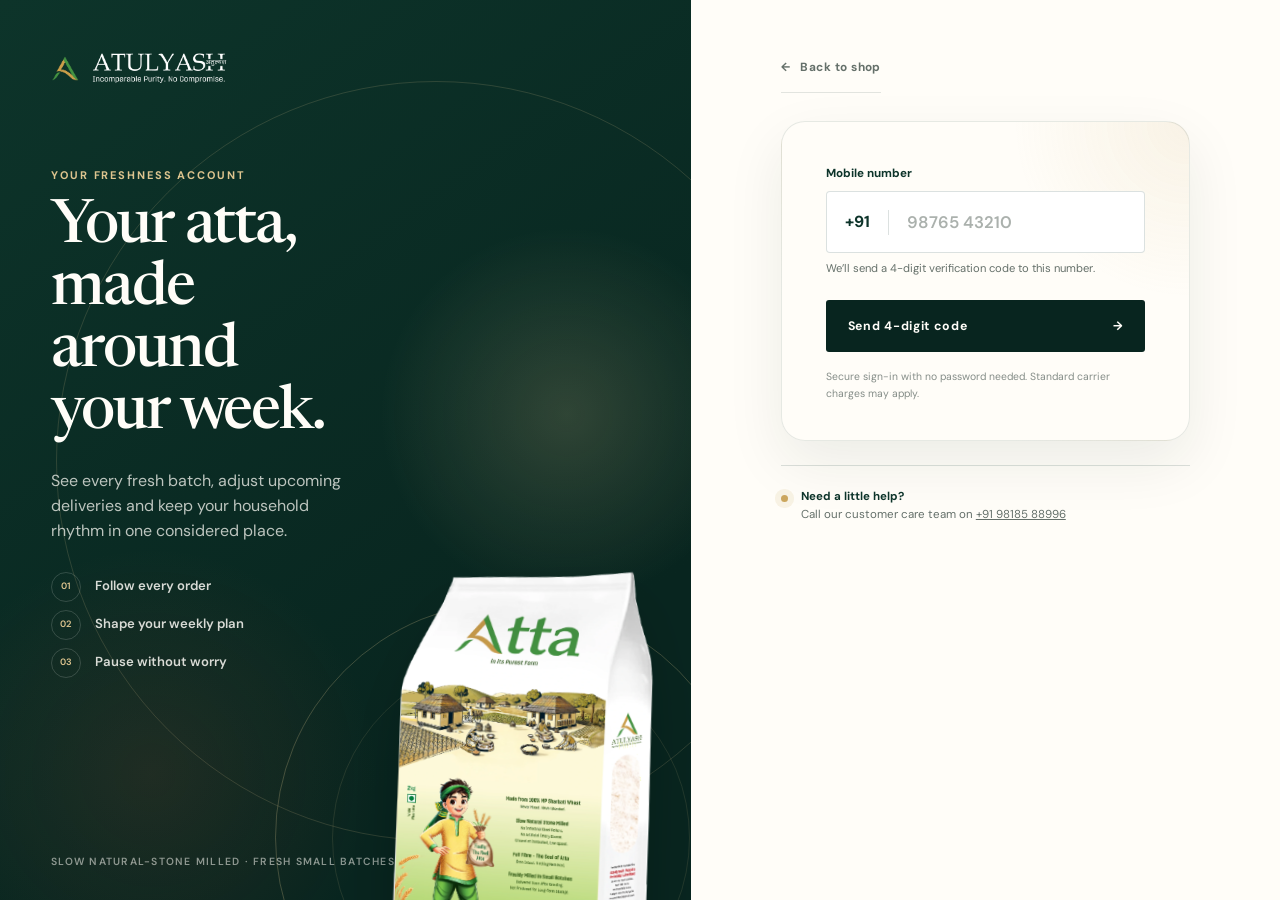
==== commit da6bd89d: "Clarify sign-in back link" ====
--- a/account.html
+++ b/account.html
@@ -10,7 +10,7 @@
   <link rel="preconnect" href="https://fonts.googleapis.com">
   <link rel="preconnect" href="https://fonts.gstatic.com" crossorigin>
   <link href="https://fonts.googleapis.com/css2?family=DM+Sans:wght@400;500;600;700&amp;family=Newsreader:opsz,wght@6..72,400;6..72,500;6..72,600&amp;display=swap" rel="stylesheet">
-  <link rel="stylesheet" href="account.css?v=20260924-2">
+  <link rel="stylesheet" href="account.css?v=20260926-1">
   <link rel="stylesheet" href="commerce-shared.css?v=20260902-5">
 </head>
 <body>
@@ -54,7 +54,7 @@
 
     <section class="auth-entry" aria-label="Sign in to My Atulyash">
       <div class="auth-entry-inner">
-        <a class="back-home" href="index.html#shop"><span aria-hidden="true">←</span> Shop atta — no sign-in needed</a>
+        <a class="back-home" href="index.html#shop"><span aria-hidden="true">←</span> Back to shop</a>
         <div class="auth-mobile-brand" aria-hidden="true">
           <img class="auth-mobile-mark" src="images/brand-mark.webp" width="630" height="550" alt="">
           <img class="auth-mobile-wordmark" src="images/brand-wordmark.webp" width="900" height="220" alt="">
--- a/account.css
+++ b/account.css
@@ -367,7 +367,7 @@
   position: absolute;
   z-index: 2;
   right: clamp(-30px, 1vw, 36px);
-  bottom: 0;
+  bottom: -10%;
   width: clamp(310px, 38vw, 590px);
   pointer-events: none;
 }
@@ -6034,7 +6034,7 @@
     height: 40px;
     align-items: center;
     gap: 8px;
-    margin: 0 0 96px;
+    margin: 0 0 54px;
   }
 
   .auth-mobile-brand .auth-mobile-mark {
@@ -6112,6 +6112,15 @@
   .auth-service-note > span {
     margin-top: 0;
   }
+
+  .auth-entry-inner:has(#otpStep:not([hidden])) .auth-mobile-brand {
+    margin-bottom: 38px;
+  }
+
+  .auth-entry-inner:has(#otpStep:not([hidden])) .back-home,
+  .auth-entry-inner:has(#otpStep:not([hidden])) .quiet-back {
+    margin-bottom: 14px;
+  }
 }
 
 @keyframes auth-pack-float {
@@ -6205,15 +6214,6 @@
 }
 
 @media (min-width: 961px) {
-  /* Keep the launch-return artwork tied to the first viewport. The form can
-     be taller than the screen, but the story panel and packet should not be
-     pushed below the fold with it. */
-  .auth-story {
-    align-self: start;
-    height: 100svh;
-    min-height: 100svh;
-  }
-
   .auth-story-copy {
     width: min(50%, 420px);
     margin-top: clamp(62px, 9vh, 104px);
@@ -6235,7 +6235,7 @@
 
   .auth-product {
     right: clamp(-12px, 1.5vw, 28px);
-    bottom: 0;
+    bottom: -10%;
     width: clamp(300px, 33vw, 500px);
   }
 
@@ -6251,6 +6251,53 @@
 
   .auth-entry .auth-service-note {
     margin-top: clamp(42px, 6vh, 68px);
+  }
+}
+
+/* Keep the OTP step visually connected to its navigation and actions on
+   wider screens. The previous spacing made the two back controls look like
+   unrelated sections and pushed the actual form too far down the page. */
+@media (min-width: 961px) {
+  .auth-entry {
+    place-items: start center;
+    padding-top: clamp(34px, 6vh, 72px);
+  }
+
+  .auth-entry-inner {
+    width: min(100%, 560px);
+  }
+
+  .auth-entry .back-home {
+    width: fit-content;
+    padding-bottom: 16px;
+    margin-bottom: 28px;
+    border-bottom: 1px solid rgba(17, 55, 46, .12);
+  }
+
+  .auth-entry .quiet-back {
+    width: fit-content;
+    padding: 7px 0;
+    margin-bottom: 28px;
+    font-size: .72rem;
+  }
+
+  .auth-entry .auth-step {
+    padding: 42px 44px 38px;
+    border: 1px solid rgba(17, 55, 46, .1);
+    border-radius: 24px;
+    background:
+      radial-gradient(circle at 100% 0, rgba(203, 166, 93, .12), transparent 34%),
+      rgba(255, 253, 248, .72);
+    box-shadow: 0 22px 58px rgba(8, 37, 31, .08);
+  }
+
+  .auth-entry .auth-step h2 {
+    margin-bottom: 16px;
+    font-size: clamp(3.1rem, 4.3vw, 4.5rem);
+  }
+
+  .auth-entry .auth-service-note {
+    margin-top: 24px;
   }
 }
 
@@ -10259,20 +10306,3 @@
     animation: none;
   }
 }
-
-.account-shell .commerce-paused-notice {
-  display: grid;
-  gap: 5px;
-  margin-top: 16px;
-  padding: 15px 18px;
-  color: var(--forest-950);
-  background: rgba(238, 245, 226, 0.92);
-  border: 1px solid rgba(58, 123, 59, 0.28);
-  border-left: 4px solid #8fce28;
-  font-size: 0.84rem;
-  line-height: 1.45;
-}
-
-.account-shell .commerce-paused-notice strong {
-  font-size: 0.9rem;
-}
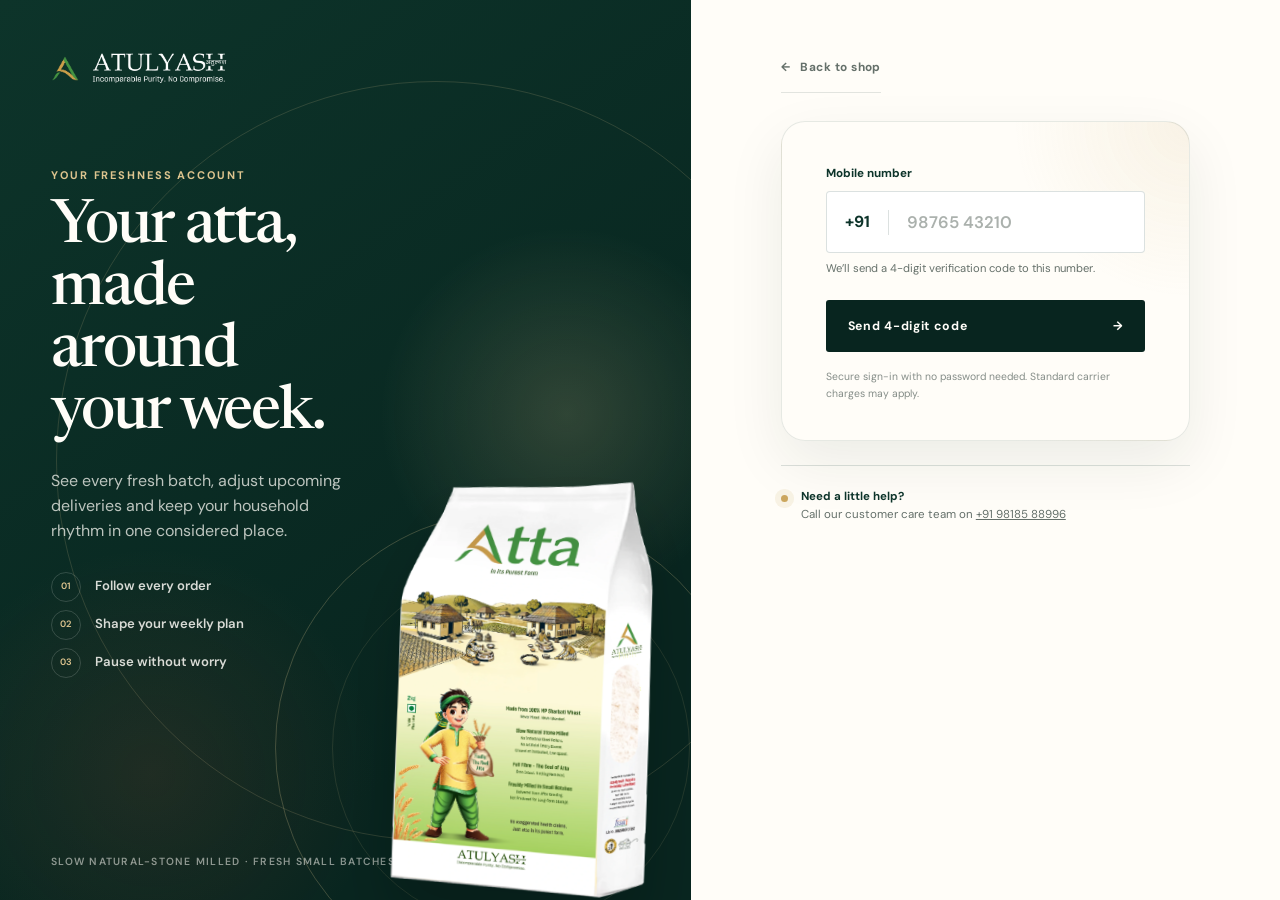
==== commit dcf0db4b: "Clarify sign-in back link" ====
--- a/account.html
+++ b/account.html
@@ -11,7 +11,7 @@
   <link rel="preconnect" href="https://fonts.gstatic.com" crossorigin>
   <link href="https://fonts.googleapis.com/css2?family=DM+Sans:wght@400;500;600;700&amp;family=Newsreader:opsz,wght@6..72,400;6..72,500;6..72,600&amp;display=swap" rel="stylesheet">
   <link rel="stylesheet" href="account.css?v=20260926-1">
-  <link rel="stylesheet" href="commerce-shared.css?v=20260902-5">
+  <link rel="stylesheet" href="commerce-shared.css?v=20260924-1">
 </head>
 <body>
   <a class="skip-link" id="skipLink" href="#mobileNumber" hidden>Skip to sign in</a>
@@ -396,6 +396,10 @@
                 <span id="quickOrderCtaLabel">Loading live availability…</span>
                 <span aria-hidden="true">→</span>
               </button>
+              <aside class="commerce-paused-notice" id="accountCommercePaused" role="status">
+                <strong>Weekly Subscriptions Begin 11 October 2026 : First Navratra</strong>
+                <span>Ordering is paused during Shraddh for now. You can continue browsing the catalogue.</span>
+              </aside>
               <p class="quick-order-assurance" id="quickOrderAssurance"><span aria-hidden="true">✓</span><span id="quickOrderAssuranceText">Added here, reviewed here. Choose delivery and payment only when you are ready.</span></p>
             </div>
           </form>
@@ -590,6 +594,10 @@
               <div class="recharge-preview" id="rechargePreview" hidden></div>
               <button class="primary-button" id="previewRechargeButton" type="submit">Review recharge <span aria-hidden="true">→</span></button>
               <button class="primary-button rust-button" id="initiateRechargeButton" type="button" hidden>Continue to secure payment <span aria-hidden="true">↗</span></button>
+              <aside class="commerce-paused-notice" role="status">
+                <strong>Weekly Subscriptions Begin 11 October 2026 : First Navratra</strong>
+                <span>Ordering and wallet recharge are paused during Shraddh for now.</span>
+              </aside>
             </form>
           </div>
           <section class="content-card transaction-card" aria-labelledby="transactionsTitle">
@@ -684,6 +692,7 @@
 
   <script src="api-client.js?v=20260920-1"></script>
   <script src="google-area-lookup.js?v=20260823-1"></script>
+  <script src="commerce-paused.js?v=20260925-2"></script>
   <script src="account.js?v=20260924-2"></script>
 </body>
 </html>
--- a/account.css
+++ b/account.css
@@ -367,7 +367,7 @@
   position: absolute;
   z-index: 2;
   right: clamp(-30px, 1vw, 36px);
-  bottom: -10%;
+  bottom: 0;
   width: clamp(310px, 38vw, 590px);
   pointer-events: none;
 }
@@ -6214,6 +6214,15 @@
 }
 
 @media (min-width: 961px) {
+  /* Keep the launch-return artwork tied to the first viewport. The form can
+     be taller than the screen, but the story panel and packet should not be
+     pushed below the fold with it. */
+  .auth-story {
+    align-self: start;
+    height: 100svh;
+    min-height: 100svh;
+  }
+
   .auth-story-copy {
     width: min(50%, 420px);
     margin-top: clamp(62px, 9vh, 104px);
@@ -6235,7 +6244,7 @@
 
   .auth-product {
     right: clamp(-12px, 1.5vw, 28px);
-    bottom: -10%;
+    bottom: 0;
     width: clamp(300px, 33vw, 500px);
   }
 
@@ -10306,3 +10315,20 @@
     animation: none;
   }
 }
+
+.account-shell .commerce-paused-notice {
+  display: grid;
+  gap: 5px;
+  margin-top: 16px;
+  padding: 15px 18px;
+  color: var(--forest-950);
+  background: rgba(238, 245, 226, 0.92);
+  border: 1px solid rgba(58, 123, 59, 0.28);
+  border-left: 4px solid #8fce28;
+  font-size: 0.84rem;
+  line-height: 1.45;
+}
+
+.account-shell .commerce-paused-notice strong {
+  font-size: 0.9rem;
+}
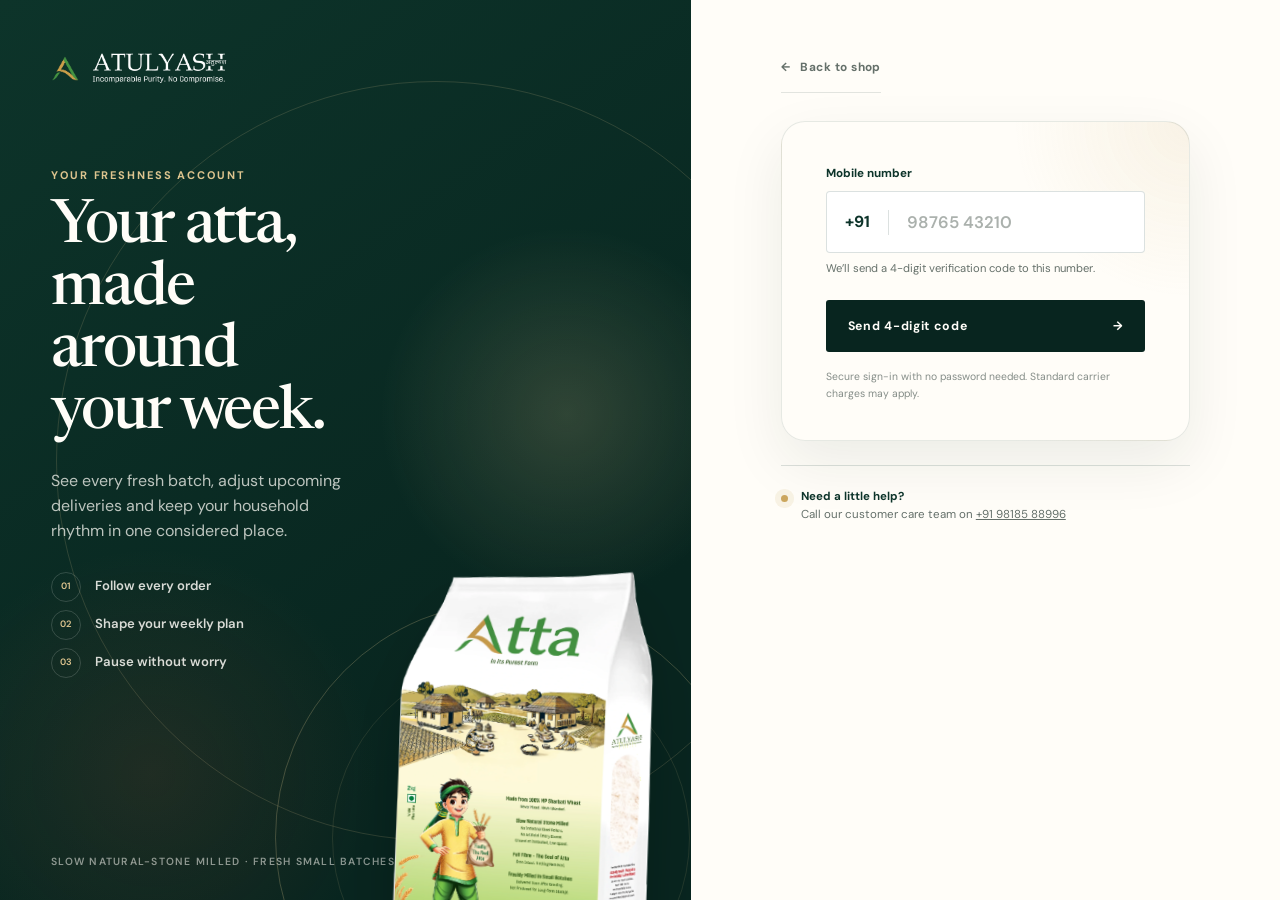
==== commit 3db4bebe: "Sync account profile details before sign-in completes" ====
--- a/account.html
+++ b/account.html
@@ -10,8 +10,8 @@
   <link rel="preconnect" href="https://fonts.googleapis.com">
   <link rel="preconnect" href="https://fonts.gstatic.com" crossorigin>
   <link href="https://fonts.googleapis.com/css2?family=DM+Sans:wght@400;500;600;700&amp;family=Newsreader:opsz,wght@6..72,400;6..72,500;6..72,600&amp;display=swap" rel="stylesheet">
-  <link rel="stylesheet" href="account.css?v=20260926-1">
-  <link rel="stylesheet" href="commerce-shared.css?v=20260924-1">
+  <link rel="stylesheet" href="account.css?v=20261002-1">
+  <link rel="stylesheet" href="commerce-shared.css?v=20260902-5">
 </head>
 <body>
   <a class="skip-link" id="skipLink" href="#mobileNumber" hidden>Skip to sign in</a>
@@ -31,7 +31,7 @@
 
   <main class="auth-shell" id="authShell" hidden>
     <section class="auth-story" aria-labelledby="authStoryTitle">
-      <a class="auth-brand" href="index.html" aria-label="Atulyash home">
+      <a class="auth-brand" href="/" aria-label="Atulyash home">
         <img src="images/brand-mark.webp" width="630" height="550" alt="">
         <img src="images/brand-wordmark.webp" width="900" height="220" alt="Atulyash — Incomparable Purity. No Compromise.">
       </a>
@@ -54,7 +54,7 @@
 
     <section class="auth-entry" aria-label="Sign in to My Atulyash">
       <div class="auth-entry-inner">
-        <a class="back-home" href="index.html#shop"><span aria-hidden="true">←</span> Back to shop</a>
+        <a class="back-home" href="/#shop"><span aria-hidden="true">←</span> Back to shop</a>
         <div class="auth-mobile-brand" aria-hidden="true">
           <img class="auth-mobile-mark" src="images/brand-mark.webp" width="630" height="550" alt="">
           <img class="auth-mobile-wordmark" src="images/brand-wordmark.webp" width="900" height="220" alt="">
@@ -100,6 +100,31 @@
           <button class="resend-button" id="resendOtpButton" type="button" disabled>Resend code in <span id="resendCountdown">30</span>s</button>
         </div>
 
+        <div class="auth-step" id="profileCompletionStep" hidden>
+          <button class="quiet-back" id="profileChangeNumberButton" type="button"><span aria-hidden="true">←</span> Change number</button>
+          <p class="section-label">One last step</p>
+          <h2>Complete your profile.</h2>
+          <p class="auth-intro">Add your name and email to finish setting up My Atulyash.</p>
+          <p class="profile-verified-mobile">Verified mobile <strong id="profileCompletionMobile"></strong></p>
+          <form class="auth-form auth-profile-form" id="profileCompletionForm" novalidate>
+            <div class="auth-profile-field">
+              <label for="completionName">Full name</label>
+              <input class="auth-profile-input" id="completionName" name="name" type="text" autocomplete="name" maxlength="80" required aria-describedby="completionNameError">
+              <p class="field-error" id="completionNameError" role="alert"></p>
+            </div>
+            <div class="auth-profile-field">
+              <label for="completionEmail">Email address</label>
+              <input class="auth-profile-input" id="completionEmail" name="email" type="email" autocomplete="email" maxlength="254" required aria-describedby="completionEmailError">
+              <p class="field-error" id="completionEmailError" role="alert"></p>
+            </div>
+            <p class="field-error auth-profile-error" id="profileCompletionError" role="alert"></p>
+            <button class="primary-button auth-submit" type="submit">
+              <span>Save and open My Atulyash</span>
+              <span aria-hidden="true">→</span>
+            </button>
+          </form>
+        </div>
+
         <div class="auth-service-note">
           <span aria-hidden="true"></span>
           <p><strong>Need a little help?</strong><br>Call our customer care team on <a href="tel:+919818588996">+91 98185 88996</a></p>
@@ -111,7 +136,7 @@
   <div class="account-shell" id="accountShell" hidden>
     <header class="portal-header">
       <div class="portal-header-inner">
-        <a class="portal-brand" href="index.html" aria-label="Atulyash home">
+        <a class="portal-brand" href="/" aria-label="Atulyash home">
           <img class="portal-brand-mark" src="images/brand-mark.webp" width="630" height="550" alt="">
           <img class="portal-brand-wordmark" src="images/brand-wordmark.webp" width="900" height="220" alt="Atulyash">
           <span class="portal-brand-context">My Atulyash</span>
@@ -396,10 +421,6 @@
                 <span id="quickOrderCtaLabel">Loading live availability…</span>
                 <span aria-hidden="true">→</span>
               </button>
-              <aside class="commerce-paused-notice" id="accountCommercePaused" role="status">
-                <strong>Weekly Subscriptions Begin 11 October 2026 : First Navratra</strong>
-                <span>Ordering is paused during Shraddh for now. You can continue browsing the catalogue.</span>
-              </aside>
               <p class="quick-order-assurance" id="quickOrderAssurance"><span aria-hidden="true">✓</span><span id="quickOrderAssuranceText">Added here, reviewed here. Choose delivery and payment only when you are ready.</span></p>
             </div>
           </form>
@@ -594,10 +615,6 @@
               <div class="recharge-preview" id="rechargePreview" hidden></div>
               <button class="primary-button" id="previewRechargeButton" type="submit">Review recharge <span aria-hidden="true">→</span></button>
               <button class="primary-button rust-button" id="initiateRechargeButton" type="button" hidden>Continue to secure payment <span aria-hidden="true">↗</span></button>
-              <aside class="commerce-paused-notice" role="status">
-                <strong>Weekly Subscriptions Begin 11 October 2026 : First Navratra</strong>
-                <span>Ordering and wallet recharge are paused during Shraddh for now.</span>
-              </aside>
             </form>
           </div>
           <section class="content-card transaction-card" aria-labelledby="transactionsTitle">
@@ -633,7 +650,7 @@
             <div class="profile-avatar" id="profileAvatar" aria-hidden="true">A</div>
             <div class="profile-fields">
               <div class="field-group"><label for="profileName">Full name</label><input id="profileName" name="name" type="text" autocomplete="name" maxlength="80" required></div>
-              <div class="field-group"><label for="profileEmail">Email address</label><input id="profileEmail" name="email" type="email" autocomplete="email"></div>
+              <div class="field-group"><label for="profileEmail">Email address</label><input id="profileEmail" name="email" type="email" autocomplete="email" required></div>
               <div class="field-group"><label for="profileMobile">Mobile number</label><input id="profileMobile" name="mobile" type="tel" readonly aria-describedby="profileMobileHint"><small id="profileMobileHint">Your verified sign-in number cannot be edited here.</small></div>
               <button class="primary-button compact-button" type="submit">Save changes <span aria-hidden="true">→</span></button>
             </div>
@@ -670,8 +687,8 @@
         <p><strong>Made fresh for the way your home eats.</strong><br>Slow natural-stone milled in thoughtful small batches.</p>
       </div>
       <div class="portal-footer-links">
-        <a href="index.html#way">The Atulyash way</a>
-        <a href="index.html#questions">Ask what matters</a>
+        <a href="/#way">The Atulyash way</a>
+        <a href="/#questions">Ask what matters</a>
         <a href="tel:+919818588996">Customer care</a>
       </div>
     </footer>
@@ -692,7 +709,6 @@
 
   <script src="api-client.js?v=20260920-1"></script>
   <script src="google-area-lookup.js?v=20260823-1"></script>
-  <script src="commerce-paused.js?v=20260925-2"></script>
-  <script src="account.js?v=20260924-2"></script>
+  <script src="account.js?v=20261002-1"></script>
 </body>
 </html>
--- a/account.css
+++ b/account.css
@@ -367,7 +367,7 @@
   position: absolute;
   z-index: 2;
   right: clamp(-30px, 1vw, 36px);
-  bottom: 0;
+  bottom: -10%;
   width: clamp(310px, 38vw, 590px);
   pointer-events: none;
 }
@@ -480,6 +480,49 @@
 
 .auth-form {
   display: grid;
+}
+
+.auth-profile-form {
+  gap: 15px;
+  margin-top: 22px;
+}
+
+.auth-profile-field {
+  display: grid;
+}
+
+.auth-profile-input {
+  width: 100%;
+  min-height: 58px;
+  padding: 0 16px;
+  border: 1px solid var(--line);
+  border-radius: 4px;
+  outline: 0;
+  color: var(--forest-950);
+  background: #fff;
+  font: inherit;
+  font-size: 1rem;
+}
+
+.auth-profile-input:focus {
+  border-color: var(--forest-700);
+  box-shadow: 0 0 0 4px rgba(40, 100, 84, .09);
+}
+
+.auth-profile-field .field-error,
+.auth-profile-error {
+  margin: 6px 0 0;
+}
+
+.profile-verified-mobile {
+  margin: -14px 0 4px;
+  color: var(--muted);
+  font-size: .76rem;
+}
+
+.profile-verified-mobile strong {
+  color: var(--forest-800);
+  white-space: nowrap;
 }
 
 .auth-form > label,
@@ -6113,12 +6156,15 @@
     margin-top: 0;
   }
 
-  .auth-entry-inner:has(#otpStep:not([hidden])) .auth-mobile-brand {
+  .auth-entry-inner:has(#otpStep:not([hidden])) .auth-mobile-brand,
+  .auth-entry-inner:has(#profileCompletionStep:not([hidden])) .auth-mobile-brand {
     margin-bottom: 38px;
   }
 
   .auth-entry-inner:has(#otpStep:not([hidden])) .back-home,
-  .auth-entry-inner:has(#otpStep:not([hidden])) .quiet-back {
+  .auth-entry-inner:has(#otpStep:not([hidden])) .quiet-back,
+  .auth-entry-inner:has(#profileCompletionStep:not([hidden])) .back-home,
+  .auth-entry-inner:has(#profileCompletionStep:not([hidden])) .quiet-back {
     margin-bottom: 14px;
   }
 }
@@ -6214,15 +6260,6 @@
 }
 
 @media (min-width: 961px) {
-  /* Keep the launch-return artwork tied to the first viewport. The form can
-     be taller than the screen, but the story panel and packet should not be
-     pushed below the fold with it. */
-  .auth-story {
-    align-self: start;
-    height: 100svh;
-    min-height: 100svh;
-  }
-
   .auth-story-copy {
     width: min(50%, 420px);
     margin-top: clamp(62px, 9vh, 104px);
@@ -6244,7 +6281,7 @@
 
   .auth-product {
     right: clamp(-12px, 1.5vw, 28px);
-    bottom: 0;
+    bottom: -10%;
     width: clamp(300px, 33vw, 500px);
   }
 
@@ -10315,20 +10352,3 @@
     animation: none;
   }
 }
-
-.account-shell .commerce-paused-notice {
-  display: grid;
-  gap: 5px;
-  margin-top: 16px;
-  padding: 15px 18px;
-  color: var(--forest-950);
-  background: rgba(238, 245, 226, 0.92);
-  border: 1px solid rgba(58, 123, 59, 0.28);
-  border-left: 4px solid #8fce28;
-  font-size: 0.84rem;
-  line-height: 1.45;
-}
-
-.account-shell .commerce-paused-notice strong {
-  font-size: 0.9rem;
-}
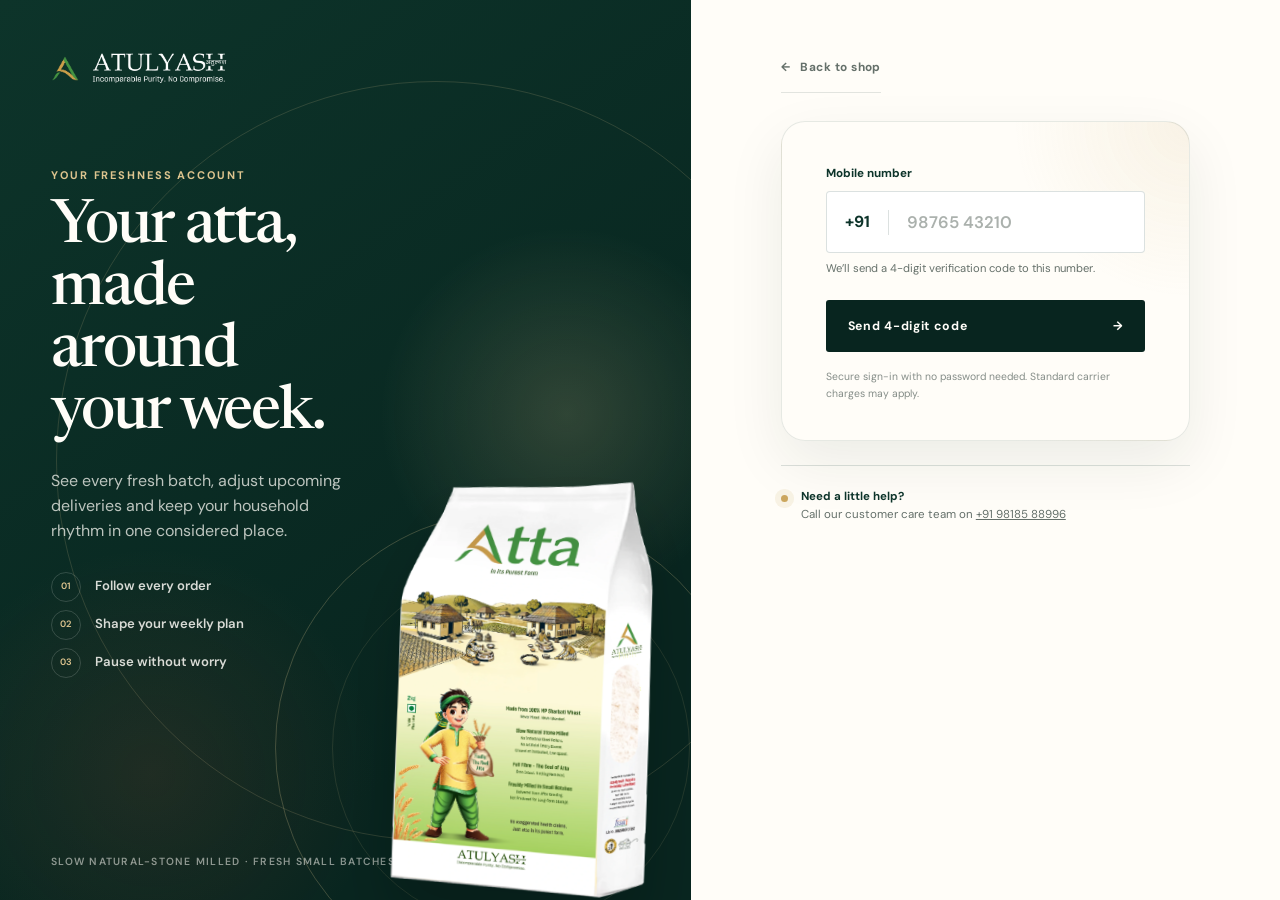
==== commit 6cbe05b3: "Sync account profile details before sign-in completes" ====
--- a/account.html
+++ b/account.html
@@ -1,6 +1,9 @@
 <!doctype html>
 <html lang="en">
 <head>
+  <!-- Google Tag Manager -->
+  <script>(function(w,d,s,l,i){w[l]=w[l]||[];w[l].push({'gtm.start':new Date().getTime(),event:'gtm.js'});var f=d.getElementsByTagName(s)[0],j=d.createElement(s),dl=l!='dataLayer'?'&l='+l:'';j.async=true;j.src='https://www.googletagmanager.com/gtm.js?id='+i+dl;f.parentNode.insertBefore(j,f);})(window,document,'script','dataLayer','GTM-K2S575QK');</script>
+  <!-- End Google Tag Manager -->
   <meta charset="utf-8">
   <meta name="viewport" content="width=device-width, initial-scale=1">
   <meta name="description" content="Your personal Atulyash home for fresh-batch deliveries, weekly atta plans and thoughtful customer care.">
@@ -10,10 +13,13 @@
   <link rel="preconnect" href="https://fonts.googleapis.com">
   <link rel="preconnect" href="https://fonts.gstatic.com" crossorigin>
   <link href="https://fonts.googleapis.com/css2?family=DM+Sans:wght@400;500;600;700&amp;family=Newsreader:opsz,wght@6..72,400;6..72,500;6..72,600&amp;display=swap" rel="stylesheet">
-  <link rel="stylesheet" href="account.css?v=20261002-1">
-  <link rel="stylesheet" href="commerce-shared.css?v=20260902-5">
+  <link rel="stylesheet" href="account.css?v=20261001-1">
+  <link rel="stylesheet" href="commerce-shared.css?v=20260924-1">
 </head>
 <body>
+  <!-- Google Tag Manager (noscript) -->
+  <noscript><iframe src="https://www.googletagmanager.com/ns.html?id=GTM-K2S575QK" height="0" width="0" style="display:none;visibility:hidden"></iframe></noscript>
+  <!-- End Google Tag Manager (noscript) -->
   <a class="skip-link" id="skipLink" href="#mobileNumber" hidden>Skip to sign in</a>
 
   <main class="account-entry-loader" id="accountEntryLoader" role="status" aria-live="polite" aria-label="Opening My Atulyash">
@@ -421,6 +427,10 @@
                 <span id="quickOrderCtaLabel">Loading live availability…</span>
                 <span aria-hidden="true">→</span>
               </button>
+              <aside class="commerce-paused-notice" id="accountCommercePaused" role="status">
+                <strong>Weekly Subscriptions Begin 11 October 2026 : First Navratra</strong>
+                <span>Ordering is paused during Shraddh for now. You can continue browsing the catalogue.</span>
+              </aside>
               <p class="quick-order-assurance" id="quickOrderAssurance"><span aria-hidden="true">✓</span><span id="quickOrderAssuranceText">Added here, reviewed here. Choose delivery and payment only when you are ready.</span></p>
             </div>
           </form>
@@ -615,6 +625,10 @@
               <div class="recharge-preview" id="rechargePreview" hidden></div>
               <button class="primary-button" id="previewRechargeButton" type="submit">Review recharge <span aria-hidden="true">→</span></button>
               <button class="primary-button rust-button" id="initiateRechargeButton" type="button" hidden>Continue to secure payment <span aria-hidden="true">↗</span></button>
+              <aside class="commerce-paused-notice" role="status">
+                <strong>Weekly Subscriptions Begin 11 October 2026 : First Navratra</strong>
+                <span>Ordering and wallet recharge are paused during Shraddh for now.</span>
+              </aside>
             </form>
           </div>
           <section class="content-card transaction-card" aria-labelledby="transactionsTitle">
@@ -709,6 +723,7 @@
 
   <script src="api-client.js?v=20260920-1"></script>
   <script src="google-area-lookup.js?v=20260823-1"></script>
-  <script src="account.js?v=20261002-1"></script>
+  <script src="commerce-paused.js?v=20260925-2"></script>
+  <script src="account.js?v=20261001-1"></script>
 </body>
 </html>
--- a/account.css
+++ b/account.css
@@ -367,7 +367,7 @@
   position: absolute;
   z-index: 2;
   right: clamp(-30px, 1vw, 36px);
-  bottom: -10%;
+  bottom: 0;
   width: clamp(310px, 38vw, 590px);
   pointer-events: none;
 }
@@ -6260,6 +6260,15 @@
 }
 
 @media (min-width: 961px) {
+  /* Keep the launch-return artwork tied to the first viewport. The form can
+     be taller than the screen, but the story panel and packet should not be
+     pushed below the fold with it. */
+  .auth-story {
+    align-self: start;
+    height: 100svh;
+    min-height: 100svh;
+  }
+
   .auth-story-copy {
     width: min(50%, 420px);
     margin-top: clamp(62px, 9vh, 104px);
@@ -6281,7 +6290,7 @@
 
   .auth-product {
     right: clamp(-12px, 1.5vw, 28px);
-    bottom: -10%;
+    bottom: 0;
     width: clamp(300px, 33vw, 500px);
   }
 
@@ -10352,3 +10361,20 @@
     animation: none;
   }
 }
+
+.account-shell .commerce-paused-notice {
+  display: grid;
+  gap: 5px;
+  margin-top: 16px;
+  padding: 15px 18px;
+  color: var(--forest-950);
+  background: rgba(238, 245, 226, 0.92);
+  border: 1px solid rgba(58, 123, 59, 0.28);
+  border-left: 4px solid #8fce28;
+  font-size: 0.84rem;
+  line-height: 1.45;
+}
+
+.account-shell .commerce-paused-notice strong {
+  font-size: 0.9rem;
+}
